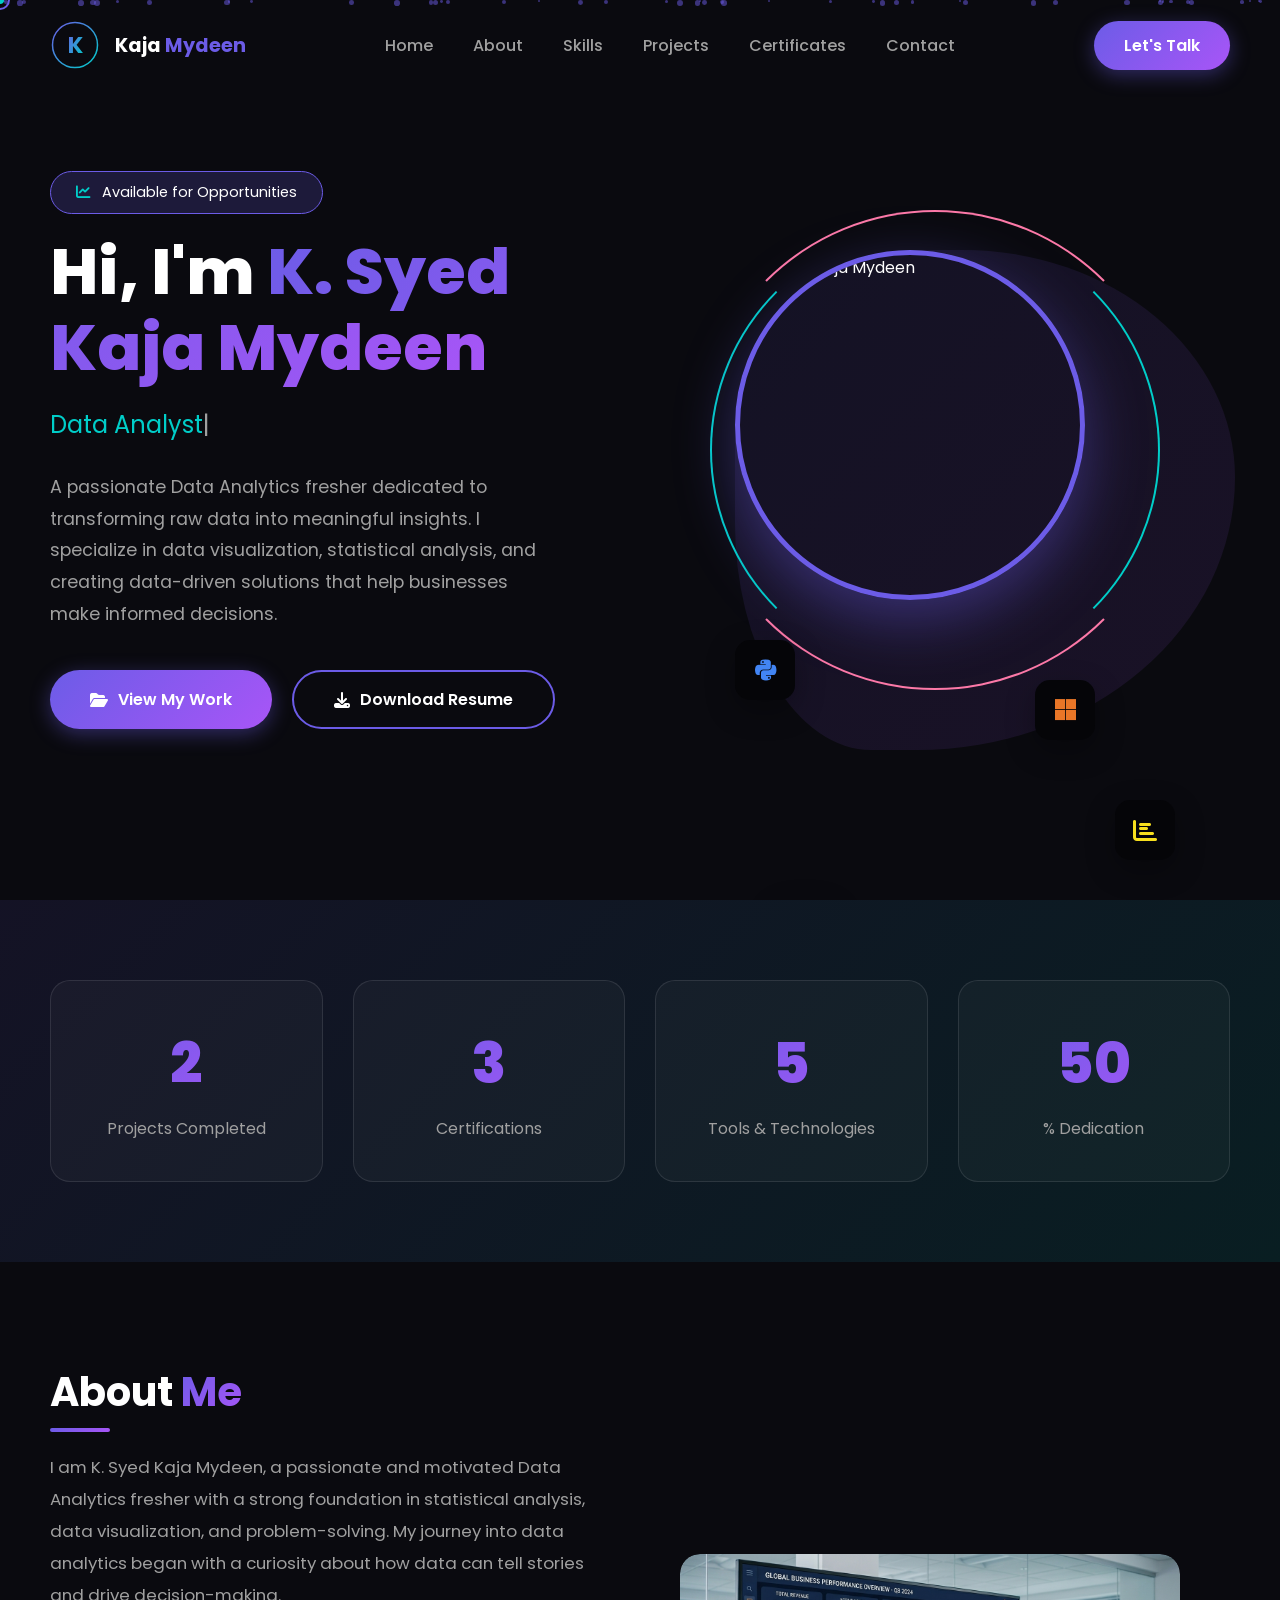
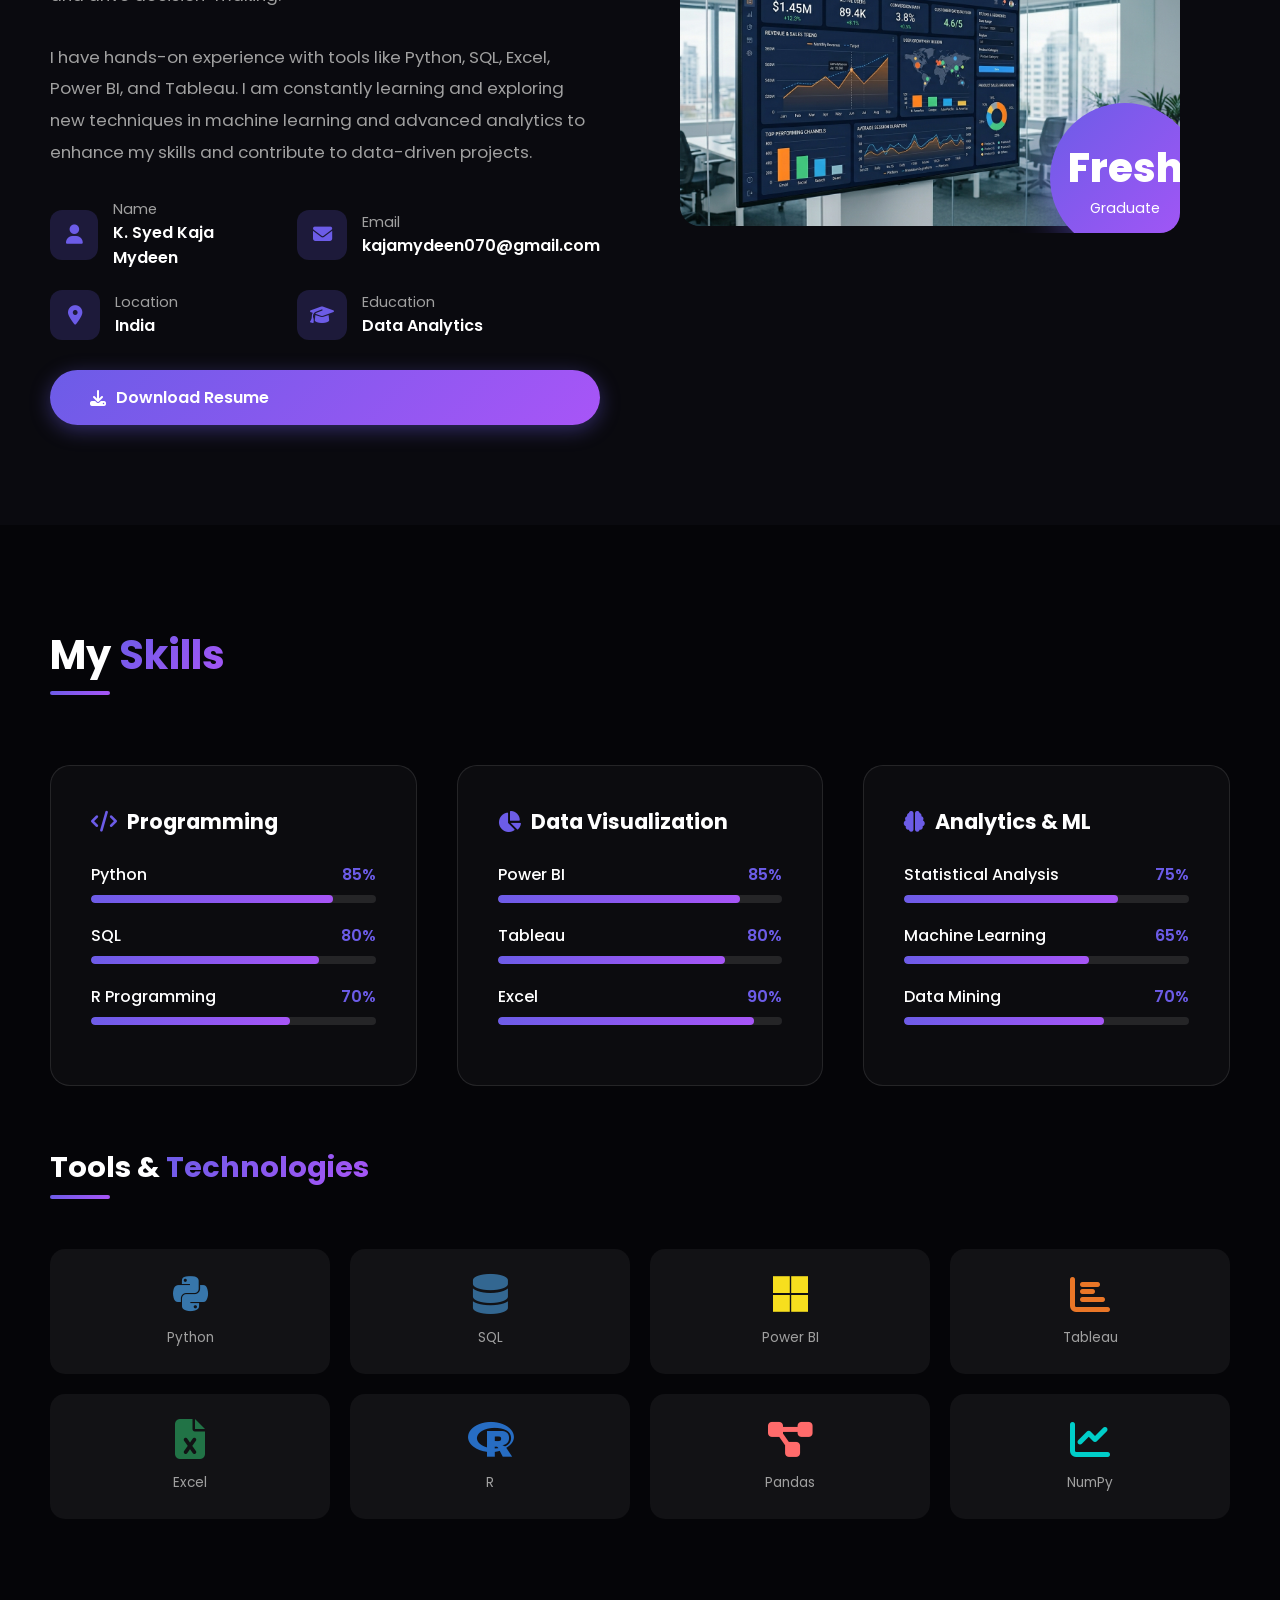
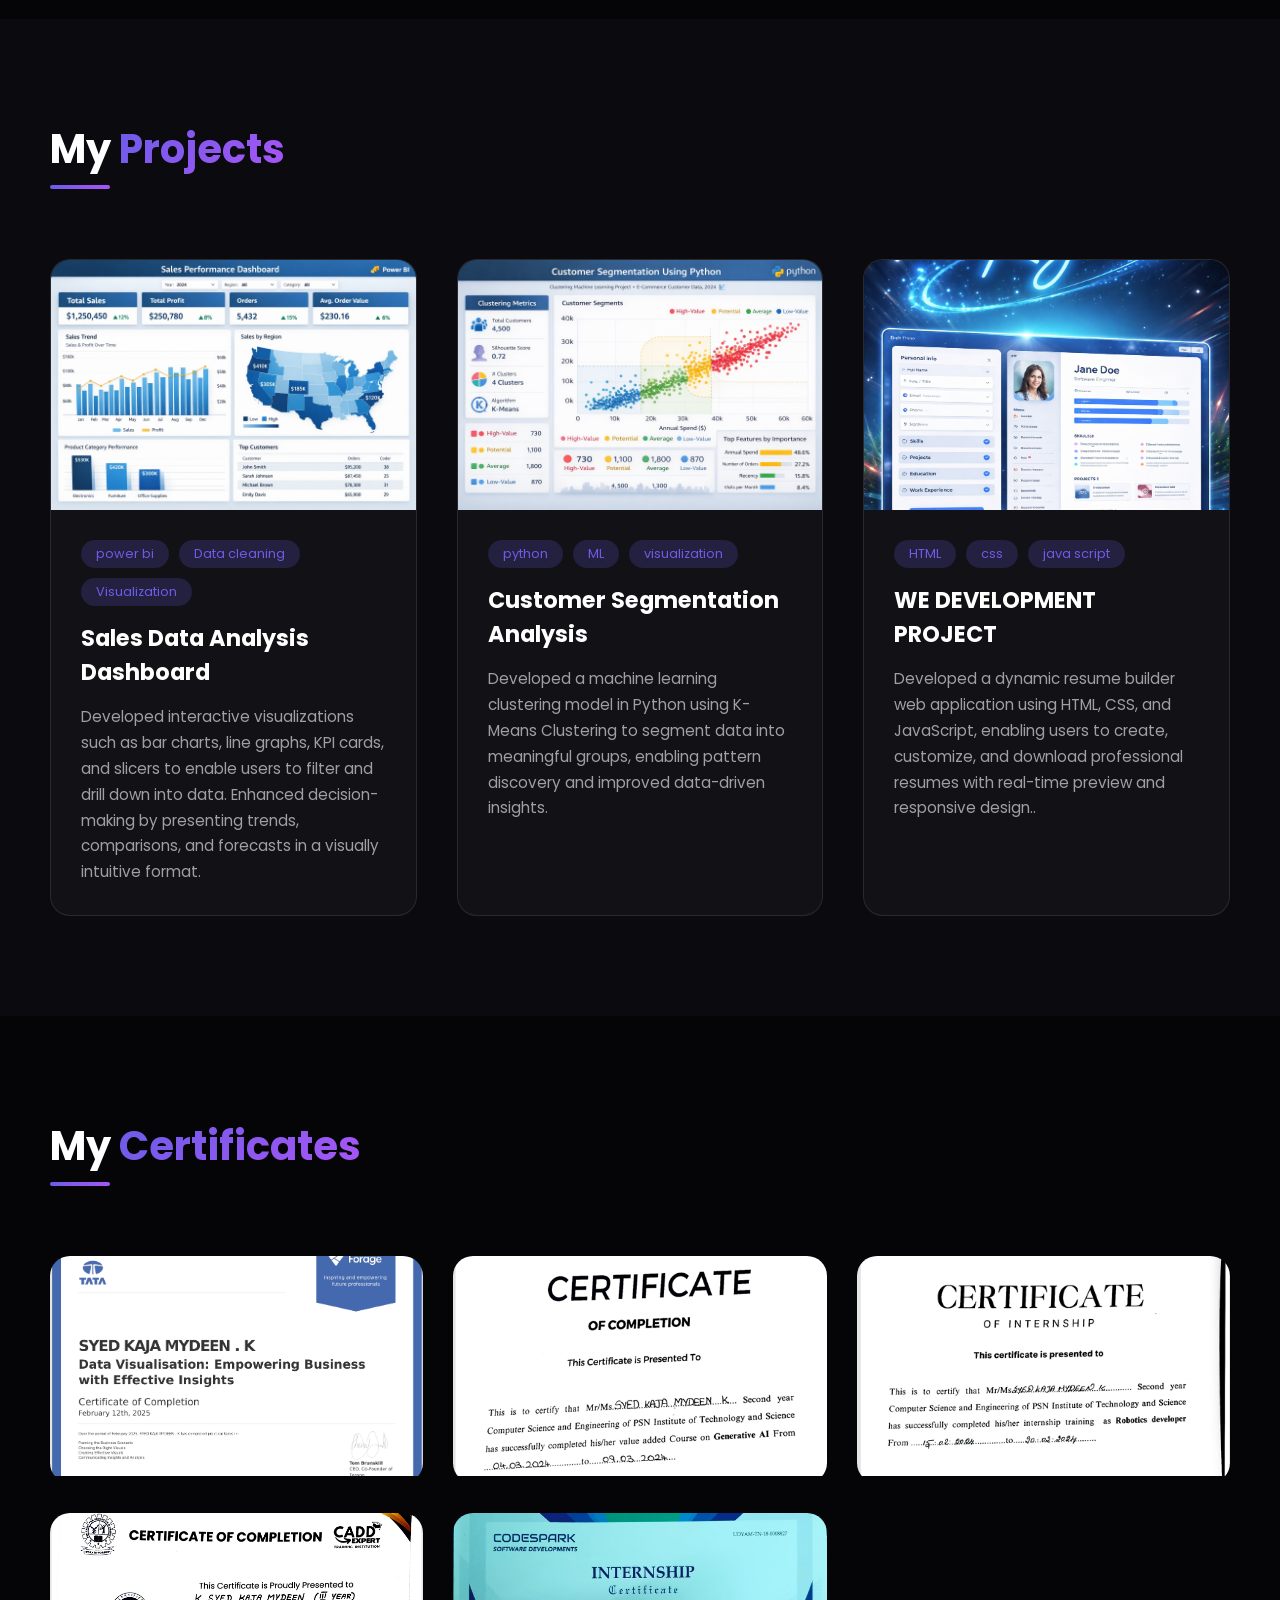
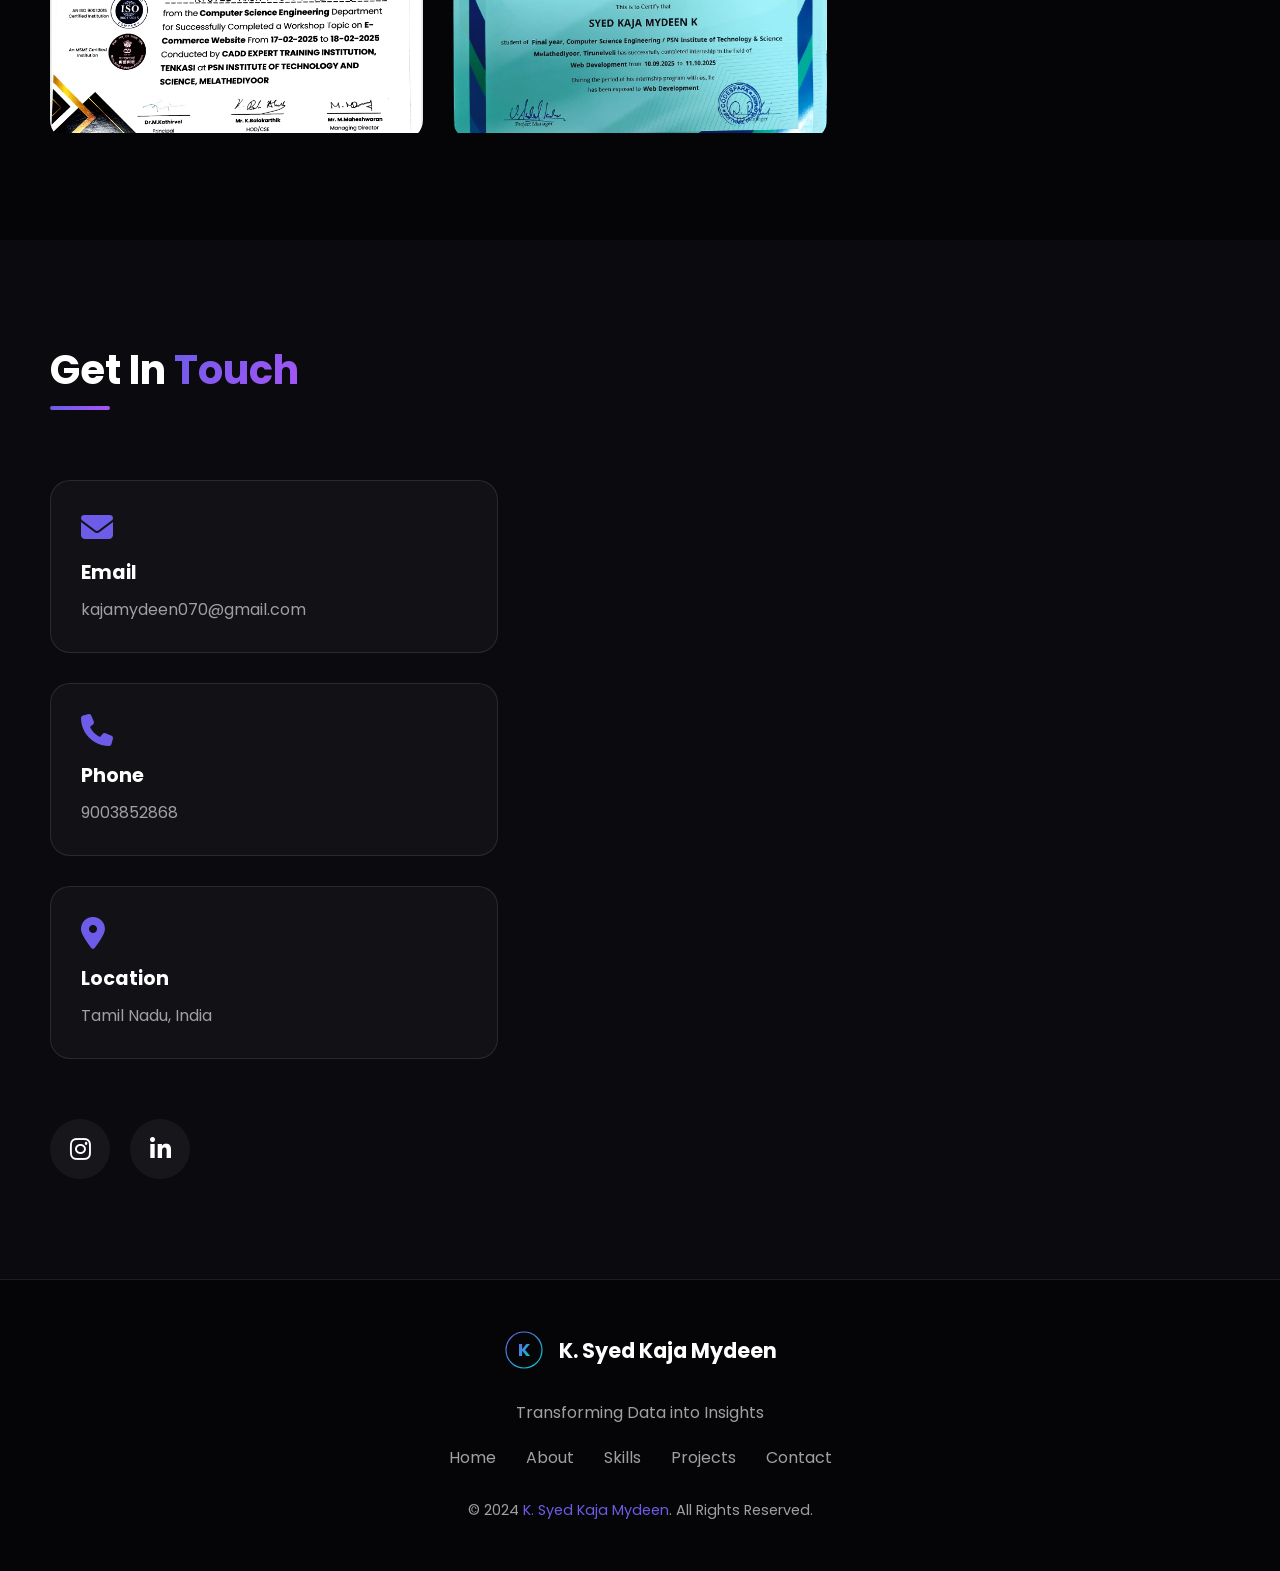
==== index.html @ 3df06435 "Update index.html" ====
<!DOCTYPE html>
<html lang="en">
<head>
    <meta charset="UTF-8">
    <meta name="viewport" content="width=device-width, initial-scale=1.0">
    <title>K. Syed Kaja Mydeen | Data Analyst</title>
    <link href="https://cdnjs.cloudflare.com/ajax/libs/font-awesome/6.4.0/css/all.min.css" rel="stylesheet">
    <link href="https://fonts.googleapis.com/css2?family=Poppins:wght@300;400;500;600;700;800&display=swap" rel="stylesheet">
    <style>
        * {
            margin: 0;
            padding: 0;
            box-sizing: border-box;
        }

        :root {
            --primary: #6c5ce7;
            --secondary: #00cec9;
            --accent: #fd79a8;
            --dark: #0a0a0f;
            --darker: #050508;
            --light: #ffffff;
            --gray: #a0a0a0;
            --gradient-1: linear-gradient(135deg, #6c5ce7, #a855f7);
            --gradient-2: linear-gradient(135deg, #00cec9, #0984e3);
            --gradient-3: linear-gradient(135deg, #fd79a8, #e84393);
        }

        html {
            scroll-behavior: smooth;
        }

        body {
            font-family: 'Poppins', sans-serif;
            background: var(--dark);
            color: var(--light);
            overflow-x: hidden;
            cursor: default;
        }

        /* Custom Scrollbar */
        ::-webkit-scrollbar {
            width: 8px;
        }

        ::-webkit-scrollbar-track {
            background: var(--darker);
        }

        ::-webkit-scrollbar-thumb {
            background: var(--primary);
            border-radius: 10px;
        }

        ::-webkit-scrollbar-thumb:hover {
            background: var(--secondary);
        }

        /* Cursor */
        .cursor {
            width: 20px;
            height: 20px;
            border: 2px solid var(--primary);
            border-radius: 50%;
            position: fixed;
            pointer-events: none;
            z-index: 10000;
            transition: all 0.1s ease;
            transform: translate(-50%, -50%);
        }

        .cursor-follower {
            width: 8px;
            height: 8px;
            background: var(--secondary);
            border-radius: 50%;
            position: fixed;
            pointer-events: none;
            z-index: 10000;
            transition: all 0.15s ease;
            transform: translate(-50%, -50%);
        }

        /* Loader */
        .loader {
            position: fixed;
            top: 0;
            left: 0;
            width: 100%;
            height: 100%;
            background: var(--darker);
            display: flex;
            justify-content: center;
            align-items: center;
            z-index: 99999;
            transition: opacity 0.5s ease, visibility 0.5s ease;
        }

        .loader.hidden {
            opacity: 0;
            visibility: hidden;
        }

        .loader-content {
            text-align: center;
        }

        .loader-logo {
            width: 100px;
            height: 100px;
            margin-bottom: 20px;
            animation: pulse 1.5s ease-in-out infinite;
        }

        .loader-bar {
            width: 200px;
            height: 4px;
            background: rgba(255,255,255,0.1);
            border-radius: 10px;
            overflow: hidden;
        }

        .loader-progress {
            width: 0%;
            height: 100%;
            background: var(--gradient-1);
            border-radius: 10px;
            animation: loading 2s ease-in-out forwards;
        }

        @keyframes loading {
            0% { width: 0%; }
            100% { width: 100%; }
        }

        @keyframes pulse {
            0%, 100% { transform: scale(1); }
            50% { transform: scale(1.1); }
        }

        /* Navigation */
        nav {
            position: fixed;
            top: 0;
            left: 0;
            width: 100%;
            padding: 20px 50px;
            display: flex;
            justify-content: space-between;
            align-items: center;
            z-index: 1000;
            transition: all 0.3s ease;
            background: transparent;
        }

        nav.scrolled {
            background: rgba(10, 10, 15, 0.95);
            backdrop-filter: blur(20px);
            padding: 15px 50px;
            box-shadow: 0 5px 30px rgba(0,0,0,0.3);
        }

        .logo {
            display: flex;
            align-items: center;
            gap: 15px;
            text-decoration: none;
            color: var(--light);
        }

        .logo-icon {
            width: 50px;
            height: 50px;
            position: relative;
            perspective: 100px;
        }

        .logo-icon svg {
            width: 100%;
            height: 100%;
            transition: transform 0.5s ease;
        }

        .logo:hover .logo-icon svg {
            transform: rotateY(180deg);
        }

        .logo-text {
            font-size: 1.2rem;
            font-weight: 700;
        }

        .logo-text span {
            color: var(--primary);
        }

        .nav-links {
            display: flex;
            gap: 40px;
            list-style: none;
        }

        .nav-links a {
            text-decoration: none;
            color: var(--gray);
            font-weight: 500;
            position: relative;
            transition: color 0.3s ease;
        }

        .nav-links a::after {
            content: '';
            position: absolute;
            bottom: -5px;
            left: 0;
            width: 0;
            height: 2px;
            background: var(--gradient-1);
            transition: width 0.3s ease;
        }

        .nav-links a:hover {
            color: var(--light);
        }

        .nav-links a:hover::after {
            width: 100%;
        }

        .nav-cta {
            padding: 12px 30px;
            background: var(--gradient-1);
            border: none;
            border-radius: 30px;
            color: var(--light);
            font-weight: 600;
            cursor: pointer;
            transition: all 0.3s ease;
            text-decoration: none;
            box-shadow: 0 5px 20px rgba(108, 92, 231, 0.4);
        }

        .nav-cta:hover {
            transform: translateY(-3px);
            box-shadow: 0 10px 30px rgba(108, 92, 231, 0.6);
        }

        .menu-toggle {
            display: none;
            flex-direction: column;
            gap: 6px;
            cursor: pointer;
            z-index: 1001;
        }

        .menu-toggle span {
            width: 30px;
            height: 3px;
            background: var(--light);
            border-radius: 3px;
            transition: all 0.3s ease;
        }

        .menu-toggle.active span:nth-child(1) {
            transform: rotate(45deg) translate(6px, 6px);
        }

        .menu-toggle.active span:nth-child(2) {
            opacity: 0;
        }

        .menu-toggle.active span:nth-child(3) {
            transform: rotate(-45deg) translate(6px, -6px);
        }

        /* Hero Section */
        .hero {
            min-height: 100vh;
            display: flex;
            align-items: center;
            padding: 100px 50px;
            position: relative;
            overflow: hidden;
        }

        .particles {
            position: absolute;
            top: 0;
            left: 0;
            width: 100%;
            height: 100%;
            overflow: hidden;
            z-index: 0;
        }

        .particle {
            position: absolute;
            width: 4px;
            height: 4px;
            background: var(--primary);
            border-radius: 50%;
            opacity: 0.5;
            animation: float 15s infinite;
        }

        @keyframes float {
            0%, 100% {
                transform: translateY(100vh) rotate(0deg);
                opacity: 0;
            }
            10% {
                opacity: 0.5;
            }
            90% {
                opacity: 0.5;
            }
            100% {
                transform: translateY(-100vh) rotate(720deg);
                opacity: 0;
            }
        }

        .hero-content {
            flex: 1;
            z-index: 1;
        }

        .hero-badge {
            display: inline-block;
            padding: 10px 25px;
            background: rgba(108, 92, 231, 0.2);
            border: 1px solid var(--primary);
            border-radius: 30px;
            font-size: 0.9rem;
            margin-bottom: 20px;
            animation: fadeInUp 1s ease;
        }

        .hero-badge i {
            margin-right: 8px;
            color: var(--secondary);
        }

        .hero h1 {
            font-size: 4rem;
            font-weight: 800;
            line-height: 1.2;
            margin-bottom: 20px;
            animation: fadeInUp 1s ease 0.2s backwards;
        }

        .hero h1 span {
            background: var(--gradient-1);
            -webkit-background-clip: text;
            -webkit-text-fill-color: transparent;
            background-clip: text;
        }

        .hero-subtitle {
            font-size: 1.5rem;
            color: var(--gray);
            margin-bottom: 30px;
            animation: fadeInUp 1s ease 0.4s backwards;
        }

        .typed-text {
            color: var(--secondary);
        }

        .hero-description {
            font-size: 1.1rem;
            color: var(--gray);
            max-width: 500px;
            line-height: 1.8;
            margin-bottom: 40px;
            animation: fadeInUp 1s ease 0.6s backwards;
        }

        .hero-buttons {
            display: flex;
            gap: 20px;
            flex-wrap: wrap;
            animation: fadeInUp 1s ease 0.8s backwards;
        }

        .btn-primary {
            padding: 15px 40px;
            background: var(--gradient-1);
            border: none;
            border-radius: 30px;
            color: var(--light);
            font-size: 1rem;
            font-weight: 600;
            cursor: pointer;
            transition: all 0.3s ease;
            text-decoration: none;
            display: flex;
            align-items: center;
            gap: 10px;
            box-shadow: 0 5px 20px rgba(108, 92, 231, 0.4);
        }

        .btn-primary:hover {
            transform: translateY(-5px) scale(1.05);
            box-shadow: 0 15px 40px rgba(108, 92, 231, 0.6);
        }

        .btn-secondary {
            padding: 15px 40px;
            background: transparent;
            border: 2px solid var(--primary);
            border-radius: 30px;
            color: var(--light);
            font-size: 1rem;
            font-weight: 600;
            cursor: pointer;
            transition: all 0.3s ease;
            text-decoration: none;
            display: flex;
            align-items: center;
            gap: 10px;
        }

        .btn-secondary:hover {
            background: var(--primary);
            transform: translateY(-5px);
            box-shadow: 0 10px 30px rgba(108, 92, 231, 0.4);
        }

        .hero-image {
            flex: 1;
            display: flex;
            justify-content: center;
            align-items: center;
            position: relative;
            z-index: 1;
            animation: fadeInRight 1s ease 0.5s backwards;
        }

        .profile-container {
            position: relative;
            width: 400px;
            height: 400px;
        }

        .profile-ring {
            position: absolute;
            top: 50%;
            left: 50%;
            transform: translate(-50%, -50%);
            border-radius: 50%;
            border: 2px solid transparent;
            animation: rotate 10s linear infinite;
        }

        .profile-ring:nth-child(1) {
            width: 420px;
            height: 420px;
            border-top-color: var(--primary);
            border-bottom-color: var(--primary);
        }

        .profile-ring:nth-child(2) {
            width: 450px;
            height: 450px;
            border-left-color: var(--secondary);
            border-right-color: var(--secondary);
            animation-direction: reverse;
            animation-duration: 15s;
        }

        .profile-ring:nth-child(3) {
            width: 480px;
            height: 480px;
            border-top-color: var(--accent);
            border-bottom-color: var(--accent);
            animation-duration: 20s;
        }

        @keyframes rotate {
            from { transform: translate(-50%, -50%) rotate(0deg); }
            to { transform: translate(-50%, -50%) rotate(360deg); }
        }

        .profile-image {
            width: 350px;
            height: 350px;
            border-radius: 50%;
            overflow: hidden;
            position: relative;
            box-shadow: 0 20px 60px rgba(108, 92, 231, 0.4);
            border: 5px solid var(--primary);
        }

        .profile-image img {
            width: 100%;
            height: 100%;
            object-fit: cover;
            transition: transform 0.5s ease;
        }

        .profile-image:hover img {
            transform: scale(1.1);
        }

        .profile-blob {
            position: absolute;
            width: 500px;
            height: 500px;
            background: var(--gradient-1);
            border-radius: 40% 60% 70% 30% / 40% 50% 60% 50%;
            opacity: 0.1;
            z-index: -1;
            animation: blob 10s ease-in-out infinite;
        }

        @keyframes blob {
            0%, 100% {
                border-radius: 40% 60% 70% 30% / 40% 50% 60% 50%;
            }
            25% {
                border-radius: 70% 30% 50% 50% / 30% 30% 70% 70%;
            }
            50% {
                border-radius: 50% 60% 30% 60% / 70% 40% 70% 50%;
            }
            75% {
                border-radius: 60% 40% 60% 40% / 50% 60% 30% 60%;
            }
        }

        .floating-icons {
            position: absolute;
            width: 100%;
            height: 100%;
        }

        .floating-icon {
            position: absolute;
            width: 60px;
            height: 60px;
            background: var(--darker);
            border-radius: 15px;
            display: flex;
            justify-content: center;
            align-items: center;
            font-size: 1.5rem;
            box-shadow: 0 10px 30px rgba(0,0,0,0.3);
            animation: floatIcon 5s ease-in-out infinite;
        }

        .floating-icon:nth-child(1) {
            top: 10%;
            left: 0;
            color: #4285F4;
            animation-delay: 0s;
        }

        .floating-icon:nth-child(2) {
            top: 50%;
            right: -10%;
            color: #F7DF1E;
            animation-delay: 1s;
        }

        .floating-icon:nth-child(3) {
            bottom: 10%;
            left: 10%;
            color: #336791;
            animation-delay: 2s;
        }

        .floating-icon:nth-child(4) {
            top: 20%;
            right: 10%;
            color: #E97627;
            animation-delay: 1.5s;
        }

        @keyframes floatIcon {
            0%, 100% { transform: translateY(0) rotate(0deg); }
            50% { transform: translateY(-20px) rotate(10deg); }
        }

        @keyframes fadeInUp {
            from {
                opacity: 0;
                transform: translateY(50px);
            }
            to {
                opacity: 1;
                transform: translateY(0);
            }
        }

        @keyframes fadeInRight {
            from {
                opacity: 0;
                transform: translateX(100px);
            }
            to {
                opacity: 1;
                transform: translateX(0);
            }
        }

        /* Stats Section */
        .stats {
            display: grid;
            grid-template-columns: repeat(4, 1fr);
            gap: 30px;
            padding: 80px 50px;
            background: linear-gradient(135deg, rgba(108, 92, 231, 0.1), rgba(0, 206, 201, 0.1));
            position: relative;
        }

        .stat-card {
            text-align: center;
            padding: 40px;
            background: rgba(255,255,255,0.03);
            border-radius: 20px;
            border: 1px solid rgba(255,255,255,0.1);
            transition: all 0.3s ease;
            transform-style: preserve-3d;
            perspective: 1000px;
        }

        .stat-card:hover {
            transform: translateY(-10px) rotateX(5deg);
            background: rgba(255,255,255,0.08);
            border-color: var(--primary);
            box-shadow: 0 20px 50px rgba(108, 92, 231, 0.2);
        }

        .stat-number {
            font-size: 3.5rem;
            font-weight: 800;
            background: var(--gradient-1);
            -webkit-background-clip: text;
            -webkit-text-fill-color: transparent;
            background-clip: text;
        }

        .stat-label {
            font-size: 1rem;
            color: var(--gray);
            margin-top: 10px;
        }

        /* About Section */
        .about {
            padding: 100px 50px;
            display: flex;
            align-items: center;
            gap: 80px;
            position: relative;
        }

        .section-title {
            font-size: 2.5rem;
            font-weight: 700;
            margin-bottom: 30px;
            position: relative;
            display: inline-block;
        }

        .section-title::after {
            content: '';
            position: absolute;
            bottom: -10px;
            left: 0;
            width: 60px;
            height: 4px;
            background: var(--gradient-1);
            border-radius: 2px;
        }

        .section-title span {
            background: var(--gradient-1);
            -webkit-background-clip: text;
            -webkit-text-fill-color: transparent;
            background-clip: text;
        }

        .about-content {
            flex: 1;
        }

        .about-text {
            color: var(--gray);
            line-height: 1.9;
            margin-bottom: 30px;
            font-size: 1.05rem;
        }

        .about-info {
            display: grid;
            grid-template-columns: repeat(2, 1fr);
            gap: 20px;
            margin-bottom: 30px;
        }

        .info-item {
            display: flex;
            align-items: center;
            gap: 15px;
        }

        .info-icon {
            width: 50px;
            height: 50px;
            background: rgba(108, 92, 231, 0.2);
            border-radius: 12px;
            display: flex;
            justify-content: center;
            align-items: center;
            color: var(--primary);
            font-size: 1.2rem;
        }

        .info-details h4 {
            font-size: 0.9rem;
            color: var(--gray);
            font-weight: 400;
        }

        .info-details p {
            font-weight: 600;
        }

        .about-image {
            flex: 1;
            position: relative;
        }

        .about-img-container {
            position: relative;
            width: 100%;
            max-width: 500px;
            border-radius: 20px;
            overflow: hidden;
            transform-style: preserve-3d;
            perspective: 1000px;
        }

        .about-img {
            width: 100%;
            border-radius: 20px;
            transition: transform 0.5s ease;
        }

        .about-img-container:hover .about-img {
            transform: scale(1.05) rotateY(5deg);
        }

        .experience-badge {
            position: absolute;
            bottom: -20px;
            right: -20px;
            width: 150px;
            height: 150px;
            background: var(--gradient-1);
            border-radius: 50%;
            display: flex;
            flex-direction: column;
            justify-content: center;
            align-items: center;
            box-shadow: 0 10px 40px rgba(108, 92, 231, 0.5);
            animation: pulse 2s ease-in-out infinite;
        }

        .experience-badge span:first-child {
            font-size: 2.5rem;
            font-weight: 800;
        }

        .experience-badge span:last-child {
            font-size: 0.9rem;
            text-align: center;
        }

        /* Skills Section */
        .skills {
            padding: 100px 50px;
            background: var(--darker);
        }

        .skills-container {
            display: grid;
            grid-template-columns: repeat(auto-fit, minmax(300px, 1fr));
            gap: 40px;
            margin-top: 50px;
        }

        .skill-category {
            background: rgba(255,255,255,0.03);
            padding: 40px;
            border-radius: 20px;
            border: 1px solid rgba(255,255,255,0.1);
            transition: all 0.3s ease;
        }

        .skill-category:hover {
            border-color: var(--primary);
            transform: translateY(-10px);
            box-shadow: 0 20px 50px rgba(108, 92, 231, 0.2);
        }

        .skill-category h3 {
            font-size: 1.3rem;
            margin-bottom: 25px;
            display: flex;
            align-items: center;
            gap: 10px;
        }

        .skill-category h3 i {
            color: var(--primary);
        }

        .skill-item {
            margin-bottom: 20px;
        }

        .skill-info {
            display: flex;
            justify-content: space-between;
            margin-bottom: 8px;
        }

        .skill-name {
            font-weight: 500;
        }

        .skill-percentage {
            color: var(--primary);
            font-weight: 600;
        }

        .skill-bar {
            height: 8px;
            background: rgba(255,255,255,0.1);
            border-radius: 10px;
            overflow: hidden;
        }

        .skill-progress {
            height: 100%;
            background: var(--gradient-1);
            border-radius: 10px;
            width: 0;
            transition: width 1.5s ease;
        }

        .tools-grid {
            display: grid;
            grid-template-columns: repeat(4, 1fr);
            gap: 20px;
        }

        .tool-item {
            text-align: center;
            padding: 25px;
            background: rgba(255,255,255,0.05);
            border-radius: 15px;
            transition: all 0.3s ease;
        }

        .tool-item:hover {
            background: rgba(108, 92, 231, 0.2);
            transform: translateY(-5px) scale(1.05);
        }

        .tool-item i {
            font-size: 2.5rem;
            margin-bottom: 10px;
            display: block;
        }

        .tool-item span {
            font-size: 0.85rem;
            color: var(--gray);
        }

        /* Projects Section */
        .projects {
            padding: 100px 50px;
        }

        .projects-grid {
            display: grid;
            grid-template-columns: repeat(auto-fit, minmax(350px, 1fr));
            gap: 40px;
            margin-top: 50px;
        }

        .project-card {
            background: rgba(255,255,255,0.03);
            border-radius: 20px;
            overflow: hidden;
            border: 1px solid rgba(255,255,255,0.1);
            transition: all 0.5s ease;
            transform-style: preserve-3d;
            perspective: 1000px;
        }

        .project-card:hover {
            transform: translateY(-15px) rotateX(5deg);
            border-color: var(--primary);
            box-shadow: 0 30px 60px rgba(108, 92, 231, 0.3);
        }

        .project-image {
            position: relative;
            height: 250px;
            overflow: hidden;
        }

        .project-image img {
            width: 100%;
            height: 100%;
            object-fit: cover;
            transition: transform 0.5s ease;
        }

        .project-card:hover .project-image img {
            transform: scale(1.1);
        }

        .project-overlay {
            position: absolute;
            top: 0;
            left: 0;
            width: 100%;
            height: 100%;
            background: linear-gradient(to top, rgba(10, 10, 15, 0.95), transparent);
            display: flex;
            align-items: flex-end;
            padding: 30px;
            opacity: 0;
            transition: opacity 0.3s ease;
        }

        .project-card:hover .project-overlay {
            opacity: 1;
        }

        .project-links {
            display: flex;
            gap: 15px;
        }

        .project-link {
            width: 50px;
            height: 50px;
            background: var(--primary);
            border-radius: 50%;
            display: flex;
            justify-content: center;
            align-items: center;
            color: var(--light);
            text-decoration: none;
            transition: all 0.3s ease;
        }

        .project-link:hover {
            background: var(--secondary);
            transform: scale(1.1);
        }

        .project-content {
            padding: 30px;
        }

        .project-tags {
            display: flex;
            flex-wrap: wrap;
            gap: 10px;
            margin-bottom: 15px;
        }

        .project-tag {
            padding: 5px 15px;
            background: rgba(108, 92, 231, 0.2);
            border-radius: 20px;
            font-size: 0.8rem;
            color: var(--primary);
        }

        .project-title {
            font-size: 1.4rem;
            font-weight: 700;
            margin-bottom: 15px;
        }

        .project-description {
            color: var(--gray);
            line-height: 1.7;
            font-size: 0.95rem;
        }

        /* Certificates Section */
        .certificates {
            padding: 100px 50px;
            background: var(--darker);
        }

        .certificates-grid {
            display: grid;
            grid-template-columns: repeat(auto-fit, minmax(300px, 1fr));
            gap: 30px;
            margin-top: 50px;
        }

        .certificate-card {
            position: relative;
            border-radius: 20px;
            overflow: hidden;
            cursor: pointer;
            transition: all 0.5s ease;
            transform-style: preserve-3d;
            perspective: 1000px;
        }

        .certificate-card:hover {
            transform: translateY(-10px) scale(1.02);
            box-shadow: 0 30px 60px rgba(108, 92, 231, 0.4);
        }

        .certificate-image {
            width: 100%;
            height: 220px;
            object-fit: cover;
            transition: transform 0.5s ease;
        }

        .certificate-card:hover .certificate-image {
            transform: scale(1.1);
        }

        .certificate-overlay {
            position: absolute;
            top: 0;
            left: 0;
            width: 100%;
            height: 100%;
            background: linear-gradient(to top, rgba(10, 10, 15, 0.95), rgba(10, 10, 15, 0.5));
            display: flex;
            flex-direction: column;
            justify-content: flex-end;
            padding: 25px;
            opacity: 0;
            transition: opacity 0.3s ease;
        }

        .certificate-card:hover .certificate-overlay {
            opacity: 1;
        }

        .certificate-title {
            font-size: 1.1rem;
            font-weight: 600;
            margin-bottom: 8px;
        }

        .certificate-issuer {
            color: var(--primary);
            font-size: 0.9rem;
        }

        .certificate-view {
            position: absolute;
            top: 50%;
            left: 50%;
            transform: translate(-50%, -50%) scale(0);
            width: 60px;
            height: 60px;
            background: var(--gradient-1);
            border-radius: 50%;
            display: flex;
            justify-content: center;
            align-items: center;
            font-size: 1.5rem;
            transition: transform 0.3s ease;
        }

        .certificate-card:hover .certificate-view {
            transform: translate(-50%, -50%) scale(1);
        }

        /* Certificate Modal */
        .modal {
            position: fixed;
            top: 0;
            left: 0;
            width: 100%;
            height: 100%;
            background: rgba(0, 0, 0, 0.9);
            display: none;
            justify-content: center;
            align-items: center;
            z-index: 10000;
            padding: 20px;
        }

        .modal.active {
            display: flex;
        }

        .modal-content {
            max-width: 90%;
            max-height: 90%;
            position: relative;
            animation: zoomIn 0.3s ease;
        }

        @keyframes zoomIn {
            from {
                transform: scale(0.5);
                opacity: 0;
            }
            to {
                transform: scale(1);
                opacity: 1;
            }
        }

        .modal-content img {
            max-width: 100%;
            max-height: 85vh;
            border-radius: 10px;
            box-shadow: 0 20px 60px rgba(0, 0, 0, 0.5);
        }

        .modal-close {
            position: absolute;
            top: -50px;
            right: 0;
            width: 40px;
            height: 40px;
            background: var(--primary);
            border: none;
            border-radius: 50%;
            color: var(--light);
            font-size: 1.5rem;
            cursor: pointer;
            display: flex;
            justify-content: center;
            align-items: center;
            transition: all 0.3s ease;
        }

        .modal-close:hover {
            background: var(--secondary);
            transform: rotate(90deg);
        }

        /* Contact Section */
        .contact {
            padding: 100px 50px;
            position: relative;
        }

        .contact-container {
            display: grid;
            grid-template-columns: 1fr 1.5fr;
            gap: 60px;
            margin-top: 50px;
        }

        .contact-info {
            display: flex;
            flex-direction: column;
            gap: 30px;
        }

        .contact-card {
            padding: 30px;
            background: rgba(255,255,255,0.03);
            border-radius: 20px;
            border: 1px solid rgba(255,255,255,0.1);
            transition: all 0.3s ease;
        }

        .contact-card:hover {
            border-color: var(--primary);
            transform: translateX(10px);
            box-shadow: 0 10px 30px rgba(108, 92, 231, 0.2);
        }

        .contact-card i {
            font-size: 2rem;
            color: var(--primary);
            margin-bottom: 15px;
        }

        .contact-card h4 {
            font-size: 1.2rem;
            margin-bottom: 10px;
        }

        .contact-card p {
            color: var(--gray);
        }

        .contact-card a {
            color: var(--gray);
            text-decoration: none;
            transition: color 0.3s ease;
        }

        .contact-card a:hover {
            color: var(--primary);
        }

        .social-links {
            display: flex;
            gap: 20px;
            margin-top: 30px;
        }

        .social-link {
            width: 60px;
            height: 60px;
            background: rgba(255,255,255,0.05);
            border-radius: 50%;
            display: flex;
            justify-content: center;
            align-items: center;
            font-size: 1.5rem;
            color: var(--light);
            text-decoration: none;
            transition: all 0.3s ease;
            position: relative;
            overflow: hidden;
        }

        .social-link::before {
            content: '';
            position: absolute;
            width: 100%;
            height: 100%;
            background: var(--gradient-1);
            border-radius: 50%;
            transform: scale(0);
            transition: transform 0.3s ease;
            z-index: -1;
        }

        .social-link:hover::before {
            transform: scale(1);
        }

        .social-link:hover {
            transform: translateY(-10px) scale(1.1);
            box-shadow: 0 15px 30px rgba(108, 92, 231, 0.4);
        }

        .social-link.instagram:hover {
            background: linear-gradient(45deg, #f09433, #e6683c, #dc2743, #cc2366, #bc1888);
        }

        .social-link.linkedin:hover {
            background: #0077b5;
        }

        .contact-form {
            background: rgba(255,255,255,0.03);
            padding: 50px;
            border-radius: 20px;
            border: 1px solid rgba(255,255,255,0.1);
        }

        .form-group {
            margin-bottom: 25px;
            position: relative;
        }

        .form-group input,
        .form-group textarea {
            width: 100%;
            padding: 18px 25px;
            background: rgba(255,255,255,0.05);
            border: 2px solid rgba(255,255,255,0.1);
            border-radius: 15px;
            color: var(--light);
            font-size: 1rem;
            font-family: inherit;
            transition: all 0.3s ease;
        }

        .form-group input:focus,
        .form-group textarea:focus {
            outline: none;
            border-color: var(--primary);
            background: rgba(108, 92, 231, 0.1);
        }

        .form-group textarea {
            resize: vertical;
            min-height: 150px;
        }

        .form-group label {
            position: absolute;
            top: 50%;
            left: 25px;
            transform: translateY(-50%);
            color: var(--gray);
            pointer-events: none;
            transition: all 0.3s ease;
        }

        .form-group textarea + label {
            top: 25px;
            transform: none;
        }

        .form-group input:focus + label,
        .form-group input:valid + label,
        .form-group textarea:focus + label,
        .form-group textarea:valid + label {
            top: 0;
            left: 15px;
            font-size: 0.8rem;
            background: var(--dark);
            padding: 0 10px;
            color: var(--primary);
        }

        .form-submit {
            width: 100%;
            padding: 18px;
            background: var(--gradient-1);
            border: none;
            border-radius: 15px;
            color: var(--light);
            font-size: 1.1rem;
            font-weight: 600;
            cursor: pointer;
            transition: all 0.3s ease;
            display: flex;
            justify-content: center;
            align-items: center;
            gap: 10px;
        }

        .form-submit:hover {
            transform: translateY(-5px);
            box-shadow: 0 15px 40px rgba(108, 92, 231, 0.5);
        }

        /* Footer */
        footer {
            padding: 50px;
            background: var(--darker);
            text-align: center;
            border-top: 1px solid rgba(255,255,255,0.1);
        }

        .footer-logo {
            display: flex;
            justify-content: center;
            align-items: center;
            gap: 15px;
            margin-bottom: 30px;
        }

        .footer-logo svg {
            width: 40px;
            height: 40px;
        }

        .footer-logo span {
            font-size: 1.3rem;
            font-weight: 700;
        }

        .footer-text {
            color: var(--gray);
            margin-bottom: 20px;
        }

        .footer-links {
            display: flex;
            justify-content: center;
            gap: 30px;
            margin-bottom: 30px;
        }

        .footer-links a {
            color: var(--gray);
            text-decoration: none;
            transition: color 0.3s ease;
        }

        .footer-links a:hover {
            color: var(--primary);
        }

        .copyright {
            color: var(--gray);
            font-size: 0.9rem;
        }

        .copyright span {
            color: var(--primary);
        }

        /* Back to Top */
        .back-to-top {
            position: fixed;
            bottom: 30px;
            right: 30px;
            width: 50px;
            height: 50px;
            background: var(--gradient-1);
            border-radius: 50%;
            display: flex;
            justify-content: center;
            align-items: center;
            color: var(--light);
            font-size: 1.2rem;
            cursor: pointer;
            opacity: 0;
            visibility: hidden;
            transition: all 0.3s ease;
            z-index: 1000;
            box-shadow: 0 5px 20px rgba(108, 92, 231, 0.5);
        }

        .back-to-top.visible {
            opacity: 1;
            visibility: visible;
        }

        .back-to-top:hover {
            transform: translateY(-5px) scale(1.1);
        }

        /* Animations */
        .reveal {
            opacity: 0;
            transform: translateY(50px);
            transition: all 0.8s ease;
        }

        .reveal.active {
            opacity: 1;
            transform: translateY(0);
        }

        /* Responsive */
        @media (max-width: 1200px) {
            .hero h1 {
                font-size: 3rem;
            }

            .profile-container {
                width: 350px;
                height: 350px;
            }

            .profile-image {
                width: 300px;
                height: 300px;
            }
        }

        @media (max-width: 992px) {
            nav {
                padding: 20px 30px;
            }

            .nav-links {
                position: fixed;
                top: 0;
                right: -100%;
                width: 70%;
                max-width: 400px;
                height: 100vh;
                background: var(--darker);
                flex-direction: column;
                justify-content: center;
                align-items: center;
                transition: right 0.5s ease;
                z-index: 999;
            }

            .nav-links.active {
                right: 0;
            }

            .menu-toggle {
                display: flex;
            }

            .nav-cta {
                display: none;
            }

            .hero {
                flex-direction: column;
                padding: 120px 30px 80px;
                text-align: center;
            }

            .hero-content {
                order: 2;
            }

            .hero-image {
                order: 1;
                margin-bottom: 50px;
            }

            .hero-description {
                margin: 0 auto 40px;
            }

            .hero-buttons {
                justify-content: center;
            }

            .stats {
                grid-template-columns: repeat(2, 1fr);
                padding: 60px 30px;
            }

            .about {
                flex-direction: column;
                padding: 80px 30px;
            }

            .about-image {
                order: -1;
            }

            .contact-container {
                grid-template-columns: 1fr;
            }

            .tools-grid {
                grid-template-columns: repeat(3, 1fr);
            }
        }

        @media (max-width: 768px) {
            .hero h1 {
                font-size: 2.5rem;
            }

            .hero-subtitle {
                font-size: 1.2rem;
            }

            .profile-container {
                width: 280px;
                height: 280px;
            }

            .profile-image {
                width: 230px;
                height: 230px;
            }

            .profile-ring:nth-child(1) { width: 300px; height: 300px; }
            .profile-ring:nth-child(2) { width: 330px; height: 330px; }
            .profile-ring:nth-child(3) { width: 360px; height: 360px; }

            .floating-icon {
                width: 45px;
                height: 45px;
                font-size: 1.2rem;
            }

            .section-title {
                font-size: 2rem;
            }

            .about-info {
                grid-template-columns: 1fr;
            }

            .stat-number {
                font-size: 2.5rem;
            }

            .certificates-grid {
                grid-template-columns: 1fr;
            }

            .contact-form {
                padding: 30px;
            }

            .tools-grid {
                grid-template-columns: repeat(2, 1fr);
            }
        }

        @media (max-width: 480px) {
            .hero {
                padding: 100px 20px 60px;
            }

            .hero h1 {
                font-size: 2rem;
            }

            .hero-buttons {
                flex-direction: column;
            }

            .btn-primary,
            .btn-secondary {
                width: 100%;
                justify-content: center;
            }

            .stats {
                grid-template-columns: 1fr;
            }

            .profile-container {
                width: 220px;
                height: 220px;
            }

            .profile-image {
                width: 180px;
                height: 180px;
            }

            .profile-ring:nth-child(1) { width: 240px; height: 240px; }
            .profile-ring:nth-child(2) { width: 270px; height: 270px; }
            .profile-ring:nth-child(3) { width: 300px; height: 300px; }

            .projects-grid {
                grid-template-columns: 1fr;
            }

            .experience-badge {
                width: 100px;
                height: 100px;
            }

            .experience-badge span:first-child {
                font-size: 1.8rem;
            }

            .experience-badge span:last-child {
                font-size: 0.7rem;
            }
        }

        /* 3D Card Effect */
        .tilt-card {
            transform-style: preserve-3d;
            transform: perspective(1000px);
        }

        .tilt-card:hover {
            transform: perspective(1000px) rotateY(10deg) rotateX(10deg);
        }

        /* Glowing Effect */
        .glow {
            animation: glow 2s ease-in-out infinite alternate;
        }

        @keyframes glow {
            from {
                box-shadow: 0 0 20px rgba(108, 92, 231, 0.5);
            }
            to {
                box-shadow: 0 0 40px rgba(108, 92, 231, 0.8), 0 0 60px rgba(108, 92, 231, 0.5);
            }
        }
        
    </style>
</head>
<body>
    <!-- Loader -->
    <div class="loader">
        <div class="loader-content">
            <svg class="loader-logo" viewBox="0 0 100 100">
                <defs>
                    <linearGradient id="loaderGrad" x1="0%" y1="0%" x2="100%" y2="100%">
                        <stop offset="0%" style="stop-color:#6c5ce7"/>
                        <stop offset="100%" style="stop-color:#00cec9"/>
                    </linearGradient>
                </defs>
                <circle cx="50" cy="50" r="45" fill="none" stroke="url(#loaderGrad)" stroke-width="3"/>
                <text x="50" y="65" text-anchor="middle" fill="url(#loaderGrad)" font-size="45" font-weight="bold" font-family="Poppins">K</text>
            </svg>
            <div class="loader-bar">
                <div class="loader-progress"></div>
            </div>
        </div>
    </div>

    <!-- Custom Cursor -->
    <div class="cursor"></div>
    <div class="cursor-follower"></div>

    <!-- Navigation -->
    <nav>
        <a href="#home" class="logo">
            <div class="logo-icon">
                <svg viewBox="0 0 100 100">
                    <defs>
                        <linearGradient id="logoGrad" x1="0%" y1="0%" x2="100%" y2="100%">
                            <stop offset="0%" style="stop-color:#6c5ce7"/>
                            <stop offset="100%" style="stop-color:#00cec9"/>
                        </linearGradient>
                    </defs>
                    <circle cx="50" cy="50" r="45" fill="none" stroke="url(#logoGrad)" stroke-width="3"/>
                    <text x="50" y="65" text-anchor="middle" fill="url(#logoGrad)" font-size="45" font-weight="bold" font-family="Poppins">K</text>
                </svg>
            </div>
            <span class="logo-text">Kaja <span>Mydeen</span></span>
        </a>
        
        <ul class="nav-links">
            <li><a href="#home">Home</a></li>
            <li><a href="#about">About</a></li>
            <li><a href="#skills">Skills</a></li>
            <li><a href="#projects">Projects</a></li>
            <li><a href="#certificates">Certificates</a></li>
            <li><a href="#contact">Contact</a></li>
        </ul>
        
        <a href="#contact" class="nav-cta">Let's Talk</a>
        
        <div class="menu-toggle">
            <span></span>
            <span></span>
            <span></span>
        </div>
    </nav>

    <!-- Hero Section -->
    <section class="hero" id="home">
        <div class="particles" id="particles"></div>
        
        <div class="hero-content">
            <div class="hero-badge">
                <i class="fas fa-chart-line"></i>
                Available for Opportunities
            </div>
            <h1>Hi, I'm <span>K. Syed Kaja Mydeen</span></h1>
            <p class="hero-subtitle">
                <span class="typed-text" id="typed"></span><span class="cursor-blink">|</span>
            </p>
            <p class="hero-description">
                A passionate Data Analytics fresher dedicated to transforming raw data into meaningful insights. 
                I specialize in data visualization, statistical analysis, and creating data-driven solutions 
                that help businesses make informed decisions.
            </p>
            <div class="hero-buttons">
                <a href="#projects" class="btn-primary">
                    <i class="fas fa-folder-open"></i>
                    View My Work
                </a>
                <a href="My Resume-1 (1).pdf" download class="btn-secondary">
                    <i class="fas fa-download"></i>
                    Download Resume
                </a>
            </div>
        </div>
        
        <div class="hero-image">
            <div class="profile-container">
                <div class="profile-blob"></div>
                <div class="profile-ring"></div>
                <div class="profile-ring"></div>
                <div class="profile-ring"></div>
                <div class="profile-image glow">
                    <!-- Replace with your image -->
                    <img src="profile.1.jpeg" alt="K. Syed Kaja Mydeen">
                </div>
                <div class="floating-icons">
                    <div class="floating-icon"><i class="fab fa-python"></i></div>
                    <div class="floating-icon"><i class="fas fa-chart-bar"></i></div>
                    <div class="floating-icon"><i class="fas fa-database"></i></div>
                    <div class="floating-icon"><i class="fab fa-microsoft"></i></div>
                </div>
            </div>
        </div>
    </section>

    <!-- Stats Section -->
    <section class="stats">
        <div class="stat-card reveal">
            <div class="stat-number" data-target="3">0</div>
            <div class="stat-label">Projects Completed</div>
        </div>
        <div class="stat-card reveal">
            <div class="stat-number" data-target="5">0</div>
            <div class="stat-label">Certifications</div>
        </div>
        <div class="stat-card reveal">
            <div class="stat-number" data-target="10">0</div>
            <div class="stat-label">Tools & Technologies</div>
        </div>
        <div class="stat-card reveal">
            <div class="stat-number" data-target="100">0</div>
            <div class="stat-label">% Dedication</div>
        </div>
    </section>

    <!-- About Section -->
    <section class="about" id="about">
        <div class="about-content reveal">
            <h2 class="section-title">About <span>Me</span></h2>
            <p class="about-text">
                I am K. Syed Kaja Mydeen, a passionate and motivated Data Analytics fresher with a strong foundation 
                in statistical analysis, data visualization, and problem-solving. My journey into data analytics began 
                with a curiosity about how data can tell stories and drive decision-making.
            </p>
            <p class="about-text">
                I have hands-on experience with tools like Python, SQL, Excel, Power BI, and Tableau. I am constantly 
                learning and exploring new techniques in machine learning and advanced analytics to enhance my skills 
                and contribute to data-driven projects.
            </p>
            <div class="about-info">
                <div class="info-item">
                    <div class="info-icon"><i class="fas fa-user"></i></div>
                    <div class="info-details">
                        <h4>Name</h4>
                        <p>K. Syed Kaja Mydeen</p>
                    </div>
                </div>
                <div class="info-item">
                    <div class="info-icon"><i class="fas fa-envelope"></i></div>
                    <div class="info-details">
                        <h4>Email</h4>
                        <p>kajamydeen070@gmail.com</p>
                    </div>
                </div>
                <div class="info-item">
                    <div class="info-icon"><i class="fas fa-map-marker-alt"></i></div>
                    <div class="info-details">
                        <h4>Location</h4>
                        <p>India</p>
                    </div>
                </div>
                <div class="info-item">
                    <div class="info-icon"><i class="fas fa-graduation-cap"></i></div>
                    <div class="info-details">
                        <h4>Education</h4>
                        <p>Data Analytics</p>
                    </div>
                </div>
            </div>
            <a href="resume.pdf" download class="btn-primary">
                <i class="fas fa-download"></i>
                Download Resume
            </a>
        </div>
        <div class="about-image reveal">
            <div class="about-img-container">
                <img src="img.2.png" alt="Data Analytics" class="about-img">
                <div class="experience-badge">
                    <span>Fresh</span>
                    <span>Graduate</span>
                </div>
            </div>
        </div>
    </section>

    <!-- Skills Section -->
    <section class="skills" id="skills">
        <div class="container">
            <h2 class="section-title reveal">My <span>Skills</span></h2>
            
            <div class="skills-container">
                <div class="skill-category reveal">
                    <h3><i class="fas fa-code"></i> Programming</h3>
                    <div class="skill-item">
                        <div class="skill-info">
                            <span class="skill-name">Python</span>
                            <span class="skill-percentage">85%</span>
                        </div>
                        <div class="skill-bar">
                            <div class="skill-progress" data-progress="85"></div>
                        </div>
                    </div>
                    <div class="skill-item">
                        <div class="skill-info">
                            <span class="skill-name">SQL</span>
                            <span class="skill-percentage">80%</span>
                        </div>
                        <div class="skill-bar">
                            <div class="skill-progress" data-progress="80"></div>
                        </div>
                    </div>
                    <div class="skill-item">
                        <div class="skill-info">
                            <span class="skill-name">R Programming</span>
                            <span class="skill-percentage">70%</span>
                        </div>
                        <div class="skill-bar">
                            <div class="skill-progress" data-progress="70"></div>
                        </div>
                    </div>
                </div>

                <div class="skill-category reveal">
                    <h3><i class="fas fa-chart-pie"></i> Data Visualization</h3>
                    <div class="skill-item">
                        <div class="skill-info">
                            <span class="skill-name">Power BI</span>
                            <span class="skill-percentage">85%</span>
                        </div>
                        <div class="skill-bar">
                            <div class="skill-progress" data-progress="85"></div>
                        </div>
                    </div>
                    <div class="skill-item">
                        <div class="skill-info">
                            <span class="skill-name">Tableau</span>
                            <span class="skill-percentage">80%</span>
                        </div>
                        <div class="skill-bar">
                            <div class="skill-progress" data-progress="80"></div>
                        </div>
                    </div>
                    <div class="skill-item">
                        <div class="skill-info">
                            <span class="skill-name">Excel</span>
                            <span class="skill-percentage">90%</span>
                        </div>
                        <div class="skill-bar">
                            <div class="skill-progress" data-progress="90"></div>
                        </div>
                    </div>
                </div>

                <div class="skill-category reveal">
                    <h3><i class="fas fa-brain"></i> Analytics & ML</h3>
                    <div class="skill-item">
                        <div class="skill-info">
                            <span class="skill-name">Statistical Analysis</span>
                            <span class="skill-percentage">75%</span>
                        </div>
                        <div class="skill-bar">
                            <div class="skill-progress" data-progress="75"></div>
                        </div>
                    </div>
                    <div class="skill-item">
                        <div class="skill-info">
                            <span class="skill-name">Machine Learning</span>
                            <span class="skill-percentage">65%</span>
                        </div>
                        <div class="skill-bar">
                            <div class="skill-progress" data-progress="65"></div>
                        </div>
                    </div>
                    <div class="skill-item">
                        <div class="skill-info">
                            <span class="skill-name">Data Mining</span>
                            <span class="skill-percentage">70%</span>
                        </div>
                        <div class="skill-bar">
                            <div class="skill-progress" data-progress="70"></div>
                        </div>
                    </div>
                </div>
            </div>

            <h3 class="section-title reveal" style="margin-top: 60px; font-size: 1.8rem;">Tools & <span>Technologies</span></h3>
            <div class="tools-grid reveal" style="margin-top: 30px;">
                <div class="tool-item">
                    <i class="fab fa-python" style="color: #3776ab;"></i>
                    <span>Python</span>
                </div>
                <div class="tool-item">
                    <i class="fas fa-database" style="color: #336791;"></i>
                    <span>SQL</span>
                </div>
                <div class="tool-item">
                    <i class="fab fa-microsoft" style="color: #f7df1e;"></i>
                    <span>Power BI</span>
                </div>
                <div class="tool-item">
                    <i class="fas fa-chart-bar" style="color: #e97627;"></i>
                    <span>Tableau</span>
                </div>
                <div class="tool-item">
                    <i class="fas fa-file-excel" style="color: #217346;"></i>
                    <span>Excel</span>
                </div>
                <div class="tool-item">
                    <i class="fab fa-r-project" style="color: #276DC3;"></i>
                    <span>R</span>
                </div>
                <div class="tool-item">
                    <i class="fas fa-project-diagram" style="color: #ff6b6b;"></i>
                    <span>Pandas</span>
                </div>
                <div class="tool-item">
                    <i class="fas fa-chart-line" style="color: #00cec9;"></i>
                    <span>NumPy</span>
                </div>
            </div>
        </div>
    </section>

    <!-- Projects Section -->
    <section class="projects" id="projects">
        <h2 class="section-title reveal">My <span>Projects</span></h2>
        
        <div class="projects-grid">
            <div class="project-card reveal">
                <div class="project-image">
                    <img src="Sales performance dashboard overview.png" alt="Project 1">
                    <div class="project-overlay">
                        <div class="project-links">
                            <a href="https://powerbi-blond.vercel.app/" class="project-link"><i class="fas fa-external-link-alt"></i></a>
                           
                        </div>
                    </div>
                </div>
                <div class="project-content">
                    <div class="project-tags">
                        <span class="project-tag">power bi</span>
                        <span class="project-tag">Data cleaning</span>
                        <span class="project-tag">Visualization</span>
                    </div>
                    <h3 class="project-title">Sales Data Analysis Dashboard</h3>
                    <p class="project-description">
                      Developed interactive visualizations such as bar charts, line graphs, KPI cards, and slicers to enable users to filter and drill down into data.
                       Enhanced decision-making by presenting trends, comparisons, and forecasts in a visually intuitive format.
                    </p>
                </div>
            </div>

            <div class="project-card reveal">
                <div class="project-image">
                    <img src="ChatGPT Image Feb 19, 2026, 10_27_23 AM.png" alt="Project 2">
                    <div class="project-overlay">
                        <div class="project-links">
                            <a href="https://python-lime-phi.vercel.app/" class="project-link"><i class="fas fa-external-link-alt"></i></a>
                        </div>
                    </div>
                </div>
                <div class="project-content">
                    <div class="project-tags">
                        <span class="project-tag">python</span>
                        <span class="project-tag">ML</span>
                        <span class="project-tag">visualization</span>
                    </div>
                    <h3 class="project-title">Customer Segmentation Analysis</h3>
                    <p class="project-description">
                        Developed a machine learning clustering model in Python using K-Means Clustering to segment data into meaningful groups, enabling pattern discovery and improved data-driven insights.
                      
                    </p>
                </div>
            </div>

            <div class="project-card reveal">
                <div class="project-image">
                    <img src="ChatGPT Image Feb 23, 2026, 02_40_45 PM.png" alt="Project 3">
                    <div class="project-overlay">
                        <div class="project-links">
                            <a href="https://resume-maker-three-cyan.vercel.app/" class="project-link"><i class="fas fa-external-link-alt"></i></a>
                            
                        </div>
                    </div>
                </div>
                <div class="project-content">
                    <div class="project-tags">
                        <span class="project-tag">HTML</span>
                        <span class="project-tag">css</span>
                        <span class="project-tag">java script</span>
                    </div>
                    <h3 class="project-title">WE  DEVELOPMENT PROJECT</h3>
                    <p class="project-description">
                        Developed a dynamic resume builder web application using HTML, CSS, and JavaScript, enabling users to create, customize, 
                        and download professional resumes with real-time preview and responsive design..
                    </p>
                </div>
            </div>
        </div>
    </section>

    <!-- Certificates Section -->
    <section class="certificates" id="certificates">
        <h2 class="section-title reveal">My <span>Certificates</span></h2>
        
        <div class="certificates-grid">
            <div class="certificate-card reveal" onclick="openModal(this)">
                <img src="certificate_1.png" alt="Certificate 1" class="certificate-image">
                <div class="certificate-overlay">
                    <h4 class="certificate-title">Data Visualisation – Forage (Feb 2025)</h4>
                    
                
                </div>
                <div class="certificate-view">
                    <i class="fas fa-eye"></i>
                </div>
            </div>

            <div class="certificate-card reveal" onclick="openModal(this)">
                <img src="certificate_2.png" alt="Certificate 2" class="certificate-image">
                <div class="certificate-overlay">
                    <h4 class="certificate-title">Generative AI – Value Added Course</h4>
                   
                </div>
                <div class="certificate-view">
                    <i class="fas fa-eye"></i>
                </div>
            </div>

            <div class="certificate-card reveal" onclick="openModal(this)">
                <img src="certificate_3.png" alt="Certificate 3" class="certificate-image">
                <div class="certificate-overlay">
                    <h4 class="certificate-title">Robotics Developer Intern</h4>
                    
                </div>
                <div class="certificate-view">
                    <i class="fas fa-eye"></i>
                </div>
            </div>

            <div class="certificate-card reveal" onclick="openModal(this)">
                <img src="certificate_4.png" alt="Certificate 4" class="certificate-image">
                <div class="certificate-overlay">
                    <h4 class="certificate-title">Workshop on E-Commerce Website Development</h4>
                    
                </div>
                <div class="certificate-view">
                    <i class="fas fa-eye"></i>
                </div>
            </div>

            <div class="certificate-card reveal" onclick="openModal(this)">
                <img src="certificate_5.png.jpeg" alt="Certificate 5" class="certificate-image">
                <div class="certificate-overlay">
                    <h4 class="certificate-title">WEB DEVELOPMENT internship on codespark</h4>
                    
                </div>
                <div class="certificate-view">
                    <i class="fas fa-eye"></i>
                </div>
            </div>
        </div>
    </section>

    <!-- Certificate Modal -->
    <div class="modal" id="certificateModal">
        <div class="modal-content">
            <button class="modal-close" onclick="closeModal()">&times;</button>
            <img src="" alt="Certificate" id="modalImage">
        </div>
    </div>

    <!-- Contact Section -->
    <section class="contact" id="contact">
        <h2 class="section-title reveal">Get In <span>Touch</span></h2>
        
        <div class="contact-container">
            <div class="contact-info reveal">
                <div class="contact-card">
                    <i class="fas fa-envelope"></i>
                    <h4>Email</h4>
                    <p><a href="mailto:kajamydeen@email.com">kajamydeen070@gmail.com</a></p>
                </div>
                <div class="contact-card">
                    <i class="fas fa-phone"></i>
                    <h4>Phone</h4>
                    <p><a href="tel:9003852868">9003852868</a></p>
                </div>
                <div class="contact-card">
                    <i class="fas fa-map-marker-alt"></i>
                    <h4>Location</h4>
                    <p>Tamil Nadu, India</p>
                </div>

                <div class="social-links">
                    <a href="https://www.instagram.com/b.l.a.c.k__m_o_o_n?igsh=Y3B5ZHlkamk3d2tx" target="_blank" class="social-link instagram">
                        <i class="fab fa-instagram"></i>
                    </a>
                    <a href="https://www.linkedin.com/in/syed-kaja-mydeen-k-67004b3a9" target="_blank" target="_blank" class="social-link linkedin">
                        <i class="fab fa-linkedin-in"></i>
                    </a>
                    </a>
                </div>
            </div>

        </div>
    </section>

    <!-- Footer -->
    <footer>
        <div class="footer-logo">
            <svg viewBox="0 0 100 100" width="40" height="40">
                <defs>
                    <linearGradient id="footerGrad" x1="0%" y1="0%" x2="100%" y2="100%">
                        <stop offset="0%" style="stop-color:#6c5ce7"/>
                        <stop offset="100%" style="stop-color:#00cec9"/>
                    </linearGradient>
                </defs>
                <circle cx="50" cy="50" r="45" fill="none" stroke="url(#footerGrad)" stroke-width="3"/>
                <text x="50" y="65" text-anchor="middle" fill="url(#footerGrad)" font-size="45" font-weight="bold" font-family="Poppins">K</text>
            </svg>
            <span>K. Syed Kaja Mydeen</span>
        </div>
        <p class="footer-text">Transforming Data into Insights</p>
        <div class="footer-links">
            <a href="#home">Home</a>
            <a href="#about">About</a>
            <a href="#skills">Skills</a>
            <a href="#projects">Projects</a>
            <a href="#contact">Contact</a>
        </div>
        <p class="copyright">
            © 2024 <span>K. Syed Kaja Mydeen</span>. All Rights Reserved.
        </p>
    </footer>

    <!-- Back to Top -->
    <div class="back-to-top" onclick="window.scrollTo({top: 0, behavior: 'smooth'})">
        <i class="fas fa-arrow-up"></i>
    </div>

    <script>
        // Loader
        window.addEventListener('load', () => {
            setTimeout(() => {
                document.querySelector('.loader').classList.add('hidden');
            }, 2500);
        });

        // Custom Cursor
        const cursor = document.querySelector('.cursor');
        const cursorFollower = document.querySelector('.cursor-follower');

        document.addEventListener('mousemove', (e) => {
            cursor.style.left = e.clientX + 'px';
            cursor.style.top = e.clientY + 'px';
            
            setTimeout(() => {
                cursorFollower.style.left = e.clientX + 'px';
                cursorFollower.style.top = e.clientY + 'px';
            }, 100);
        });

        document.addEventListener('mousedown', () => {
            cursor.style.transform = 'translate(-50%, -50%) scale(0.8)';
            cursorFollower.style.transform = 'translate(-50%, -50%) scale(1.5)';
        });

        document.addEventListener('mouseup', () => {
            cursor.style.transform = 'translate(-50%, -50%) scale(1)';
            cursorFollower.style.transform = 'translate(-50%, -50%) scale(1)';
        });

        // Hide cursor on mobile
        if ('ontouchstart' in window) {
            cursor.style.display = 'none';
            cursorFollower.style.display = 'none';
        }

        // Navigation
        const nav = document.querySelector('nav');
        const menuToggle = document.querySelector('.menu-toggle');
        const navLinks = document.querySelector('.nav-links');

        window.addEventListener('scroll', () => {
            if (window.scrollY > 100) {
                nav.classList.add('scrolled');
            } else {
                nav.classList.remove('scrolled');
            }
        });

        menuToggle.addEventListener('click', () => {
            menuToggle.classList.toggle('active');
            navLinks.classList.toggle('active');
        });

        document.querySelectorAll('.nav-links a').forEach(link => {
            link.addEventListener('click', () => {
                menuToggle.classList.remove('active');
                navLinks.classList.remove('active');
            });
        });

        // Typed Text Effect
        const typedTexts = ['Data Analyst', 'Problem Solver', 'Python Developer', 'Visualization Expert'];
        let textIndex = 0;
        let charIndex = 0;
        let isDeleting = false;
        const typedElement = document.getElementById('typed');

        function typeEffect() {
            const currentText = typedTexts[textIndex];
            
            if (isDeleting) {
                typedElement.textContent = currentText.substring(0, charIndex - 1);
                charIndex--;
            } else {
                typedElement.textContent = currentText.substring(0, charIndex + 1);
                charIndex++;
            }

            let typeSpeed = isDeleting ? 50 : 100;

            if (!isDeleting && charIndex === currentText.length) {
                typeSpeed = 2000;
                isDeleting = true;
            } else if (isDeleting && charIndex === 0) {
                isDeleting = false;
                textIndex = (textIndex + 1) % typedTexts.length;
                typeSpeed = 500;
            }

            setTimeout(typeEffect, typeSpeed);
        }

        typeEffect();

        // Particles
        const particlesContainer = document.getElementById('particles');

        for (let i = 0; i < 50; i++) {
            const particle = document.createElement('div');
            particle.classList.add('particle');
            particle.style.left = Math.random() * 100 + '%';
            particle.style.animationDuration = (Math.random() * 20 + 10) + 's';
            particle.style.animationDelay = Math.random() * 10 + 's';
            particle.style.width = (Math.random() * 4 + 2) + 'px';
            particle.style.height = particle.style.width;
            particlesContainer.appendChild(particle);
        }

        // Counter Animation
        const counters = document.querySelectorAll('.stat-number');
        let counterAnimated = false;

        function animateCounters() {
            counters.forEach(counter => {
                const target = parseInt(counter.getAttribute('data-target'));
                const duration = 2000;
                const step = target / (duration / 16);
                let current = 0;

                const updateCounter = () => {
                    current += step;
                    if (current < target) {
                        counter.textContent = Math.ceil(current);
                        requestAnimationFrame(updateCounter);
                    } else {
                        counter.textContent = target;
                    }
                };

                updateCounter();
            });
        }

        // Skill Progress Animation
        function animateSkills() {
            const skillProgress = document.querySelectorAll('.skill-progress');
            skillProgress.forEach(progress => {
                const value = progress.getAttribute('data-progress');
                progress.style.width = value + '%';
            });
        }

        // Reveal on Scroll
        const reveals = document.querySelectorAll('.reveal');
        const backToTop = document.querySelector('.back-to-top');

        function revealOnScroll() {
            reveals.forEach(reveal => {
                const windowHeight = window.innerHeight;
                const revealTop = reveal.getBoundingClientRect().top;
                const revealPoint = 150;

                if (revealTop < windowHeight - revealPoint) {
                    reveal.classList.add('active');
                }
            });

            // Stats counter
            const statsSection = document.querySelector('.stats');
            const statsTop = statsSection.getBoundingClientRect().top;
            if (statsTop < window.innerHeight - 100 && !counterAnimated) {
                counterAnimated = true;
                animateCounters();
            }

            // Skills animation
            const skillsSection = document.querySelector('.skills');
            const skillsTop = skillsSection.getBoundingClientRect().top;
            if (skillsTop < window.innerHeight - 100) {
                animateSkills();
            }

            // Back to top visibility
            if (window.scrollY > 500) {
                backToTop.classList.add('visible');
            } else {
                backToTop.classList.remove('visible');
            }
        }

        window.addEventListener('scroll', revealOnScroll);
        revealOnScroll();

        // Certificate Modal
        function openModal(card) {
            const modal = document.getElementById('certificateModal');
            const modalImage = document.getElementById('modalImage');
            const cardImage = card.querySelector('.certificate-image');
            
            modalImage.src = cardImage.src;
            modal.classList.add('active');
            document.body.style.overflow = 'hidden';
        }

        function closeModal() {
            const modal = document.getElementById('certificateModal');
            modal.classList.remove('active');
            document.body.style.overflow = 'auto';
        }

        // Close modal on outside click
        document.getElementById('certificateModal').addEventListener('click', (e) => {
            if (e.target === document.getElementById('certificateModal')) {
                closeModal();
            }
        });

        // Close modal on escape key
        document.addEventListener('keydown', (e) => {
            if (e.key === 'Escape') {
                closeModal();
            }
        });

        // Form Submit
        document.querySelector('.contact-form').addEventListener('submit', (e) => {
            e.preventDefault();
            alert('Thank you for your message! I will get back to you soon.');
            e.target.reset();
        });

        // 3D Tilt Effect
        const tiltCards = document.querySelectorAll('.project-card, .certificate-card');

        tiltCards.forEach(card => {
            card.addEventListener('mousemove', (e) => {
                const rect = card.getBoundingClientRect();
                const x = e.clientX - rect.left;
                const y = e.clientY - rect.top;
                
                const centerX = rect.width / 2;
                const centerY = rect.height / 2;
                
                const rotateX = (y - centerY) / 10;
                const rotateY = (centerX - x) / 10;

                card.style.transform = `perspective(1000px) rotateX(${rotateX}deg) rotateY(${rotateY}deg) scale(1.02)`;
            });

            card.addEventListener('mouseleave', () => {
                card.style.transform = 'perspective(1000px) rotateX(0) rotateY(0) scale(1)';
            });
        });

        // Smooth Scroll
        document.querySelectorAll('a[href^="#"]').forEach(anchor => {
            anchor.addEventListener('click', function (e) {
                e.preventDefault();
                const target = document.querySelector(this.getAttribute('href'));
                if (target) {
                    target.scrollIntoView({
                        behavior: 'smooth',
                        block: 'start'
                    });
                }
            });
        });
    </script>
</body>
</html>
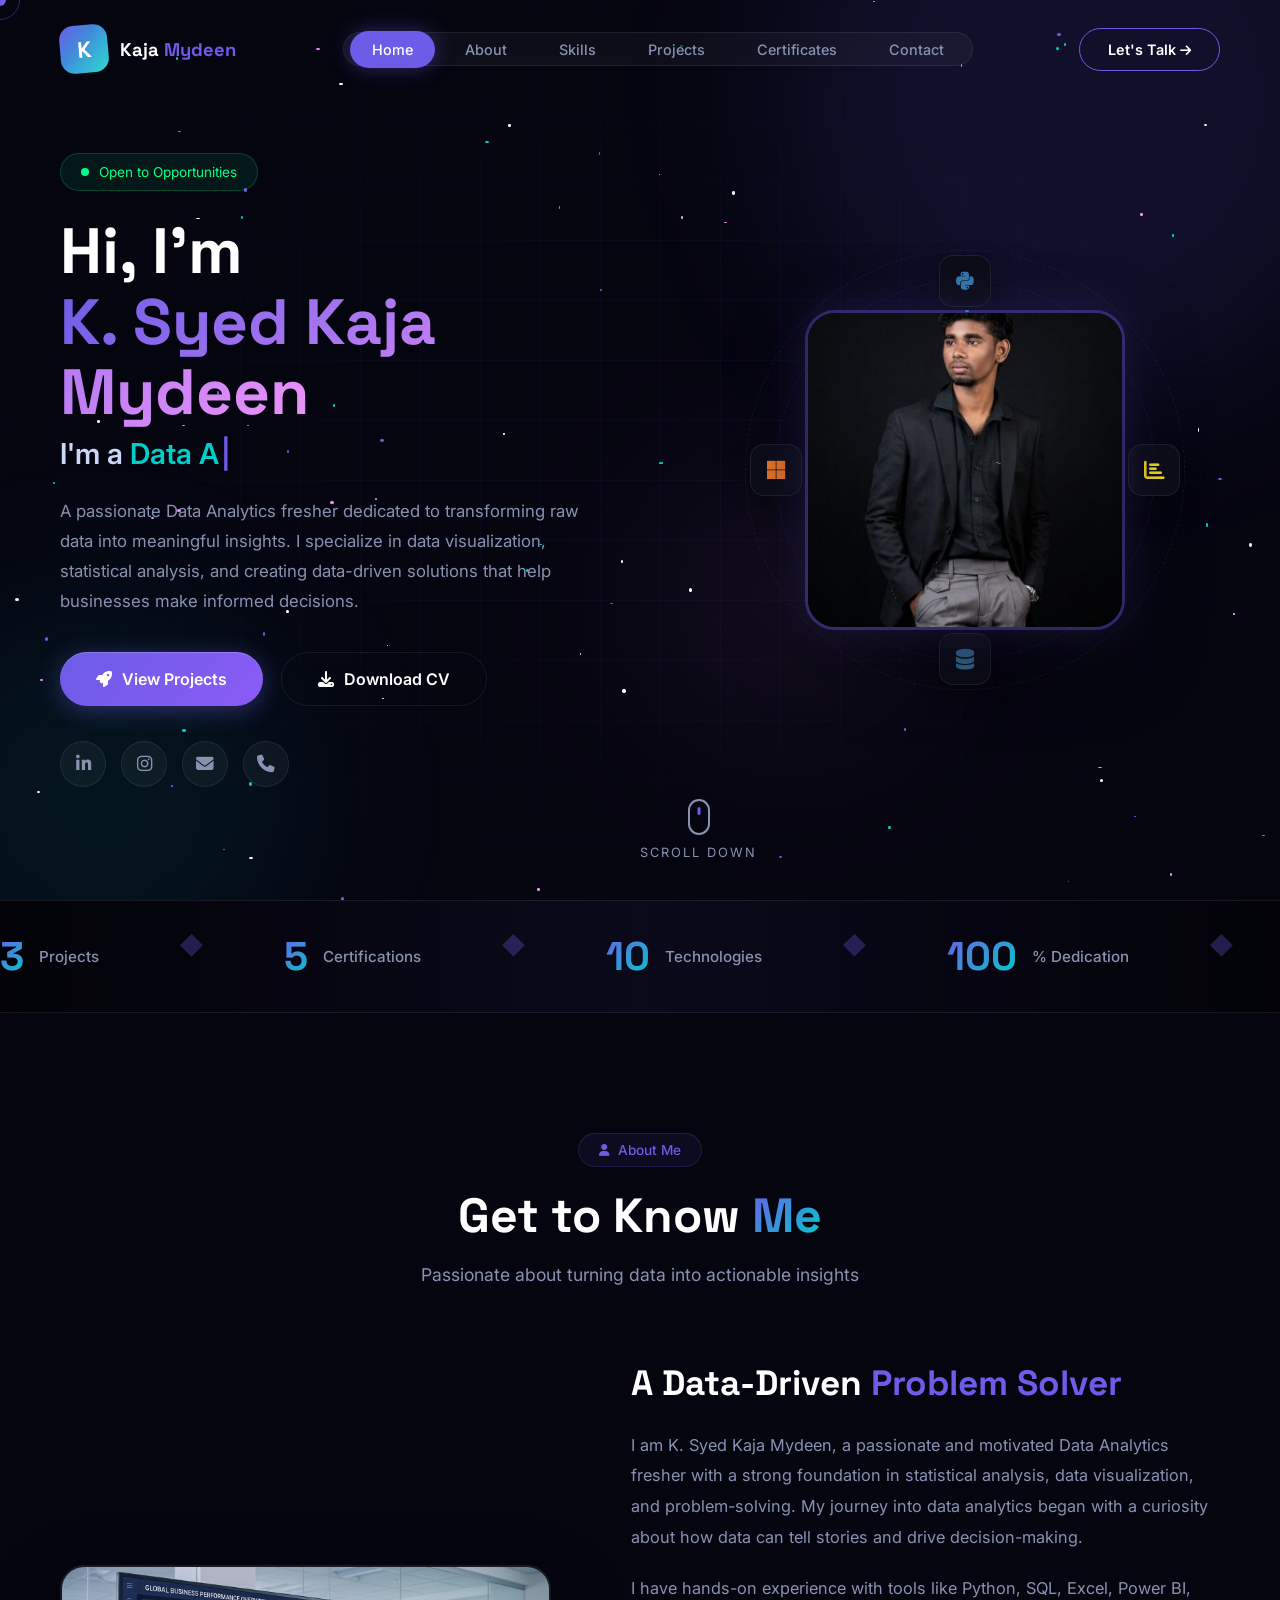
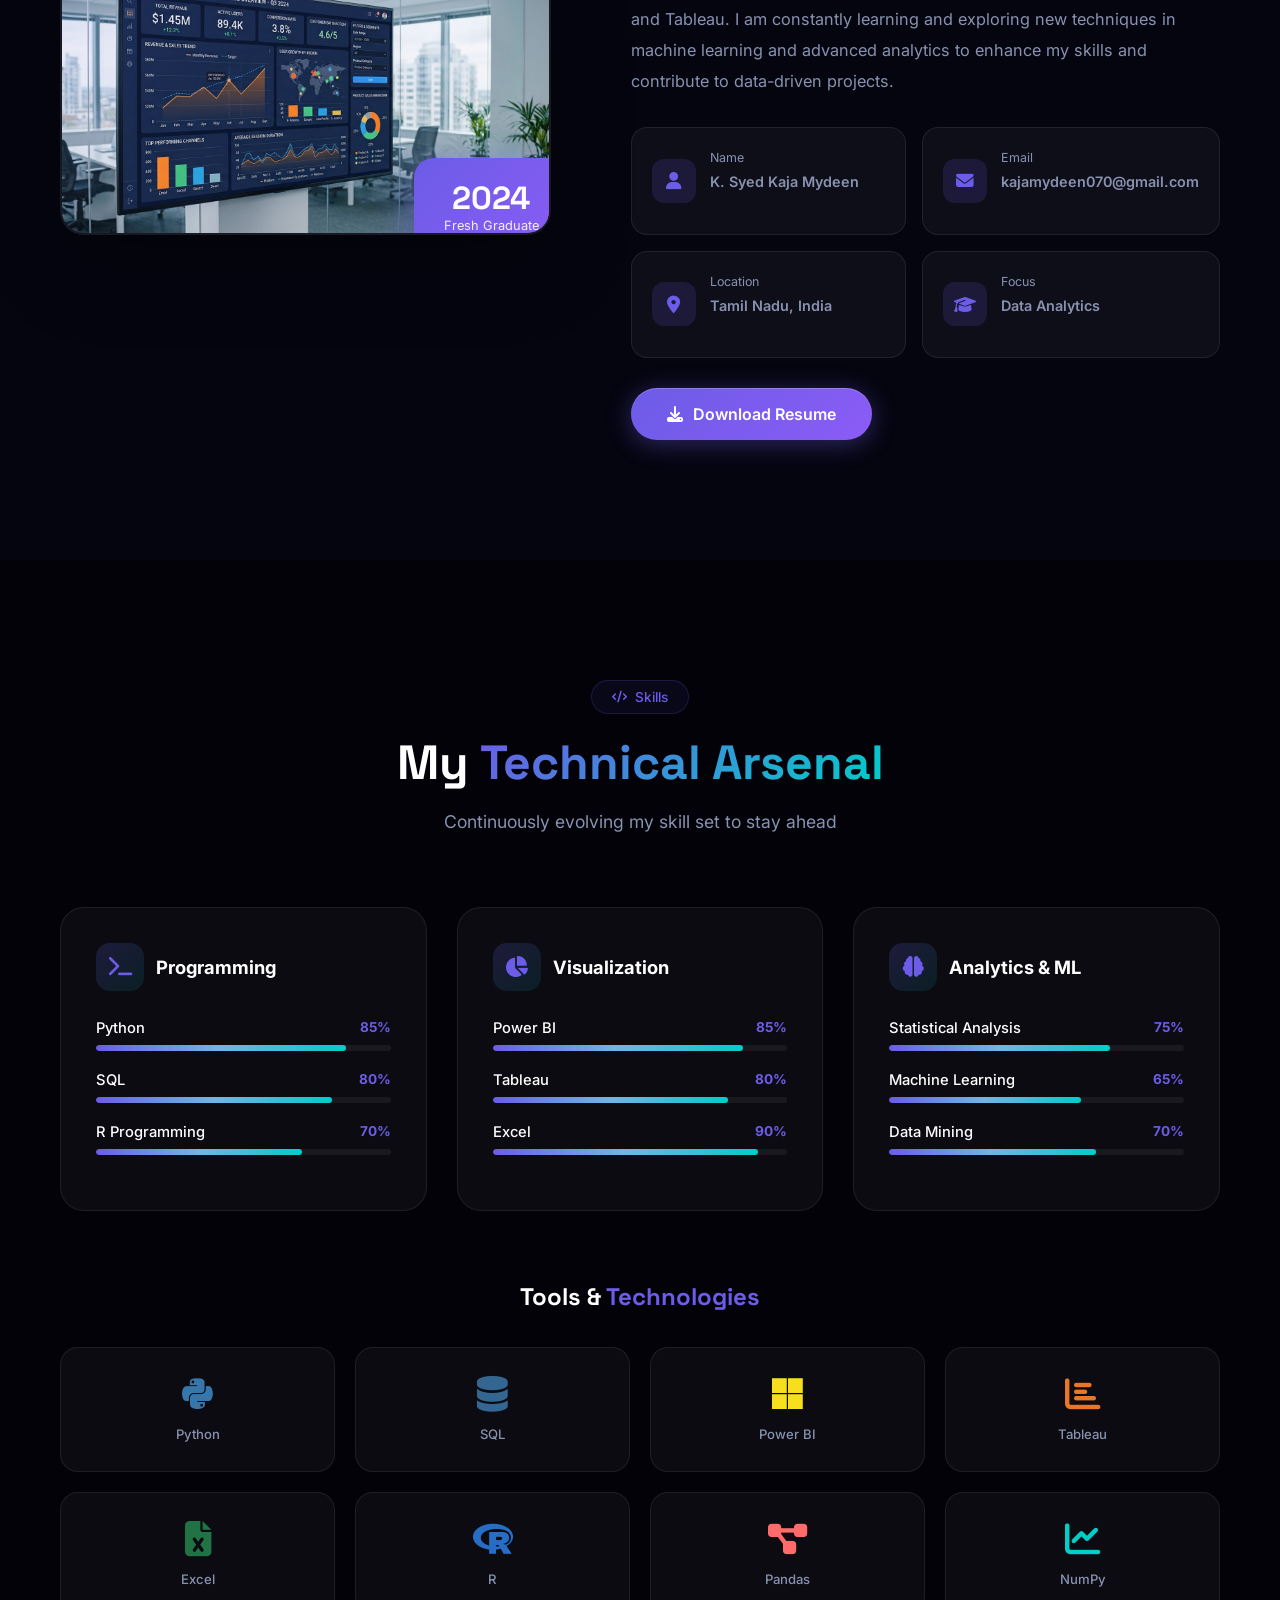
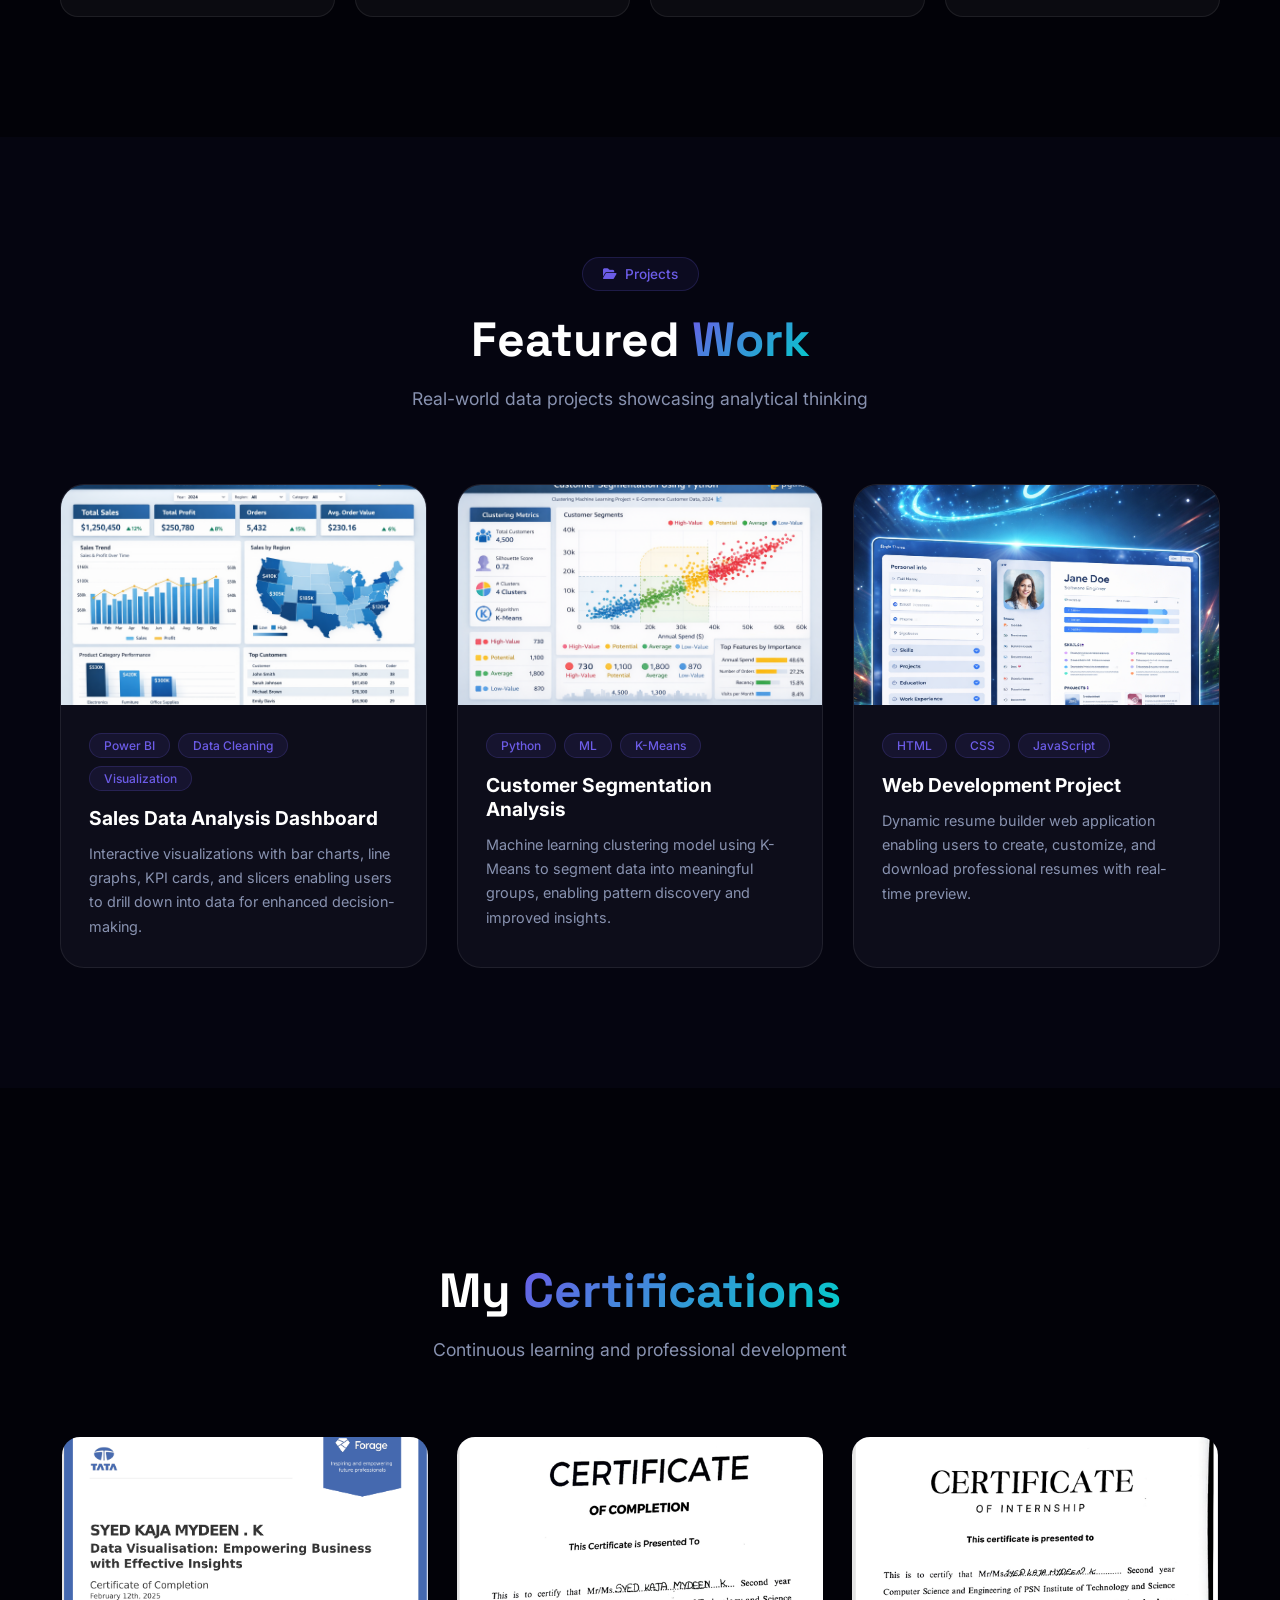
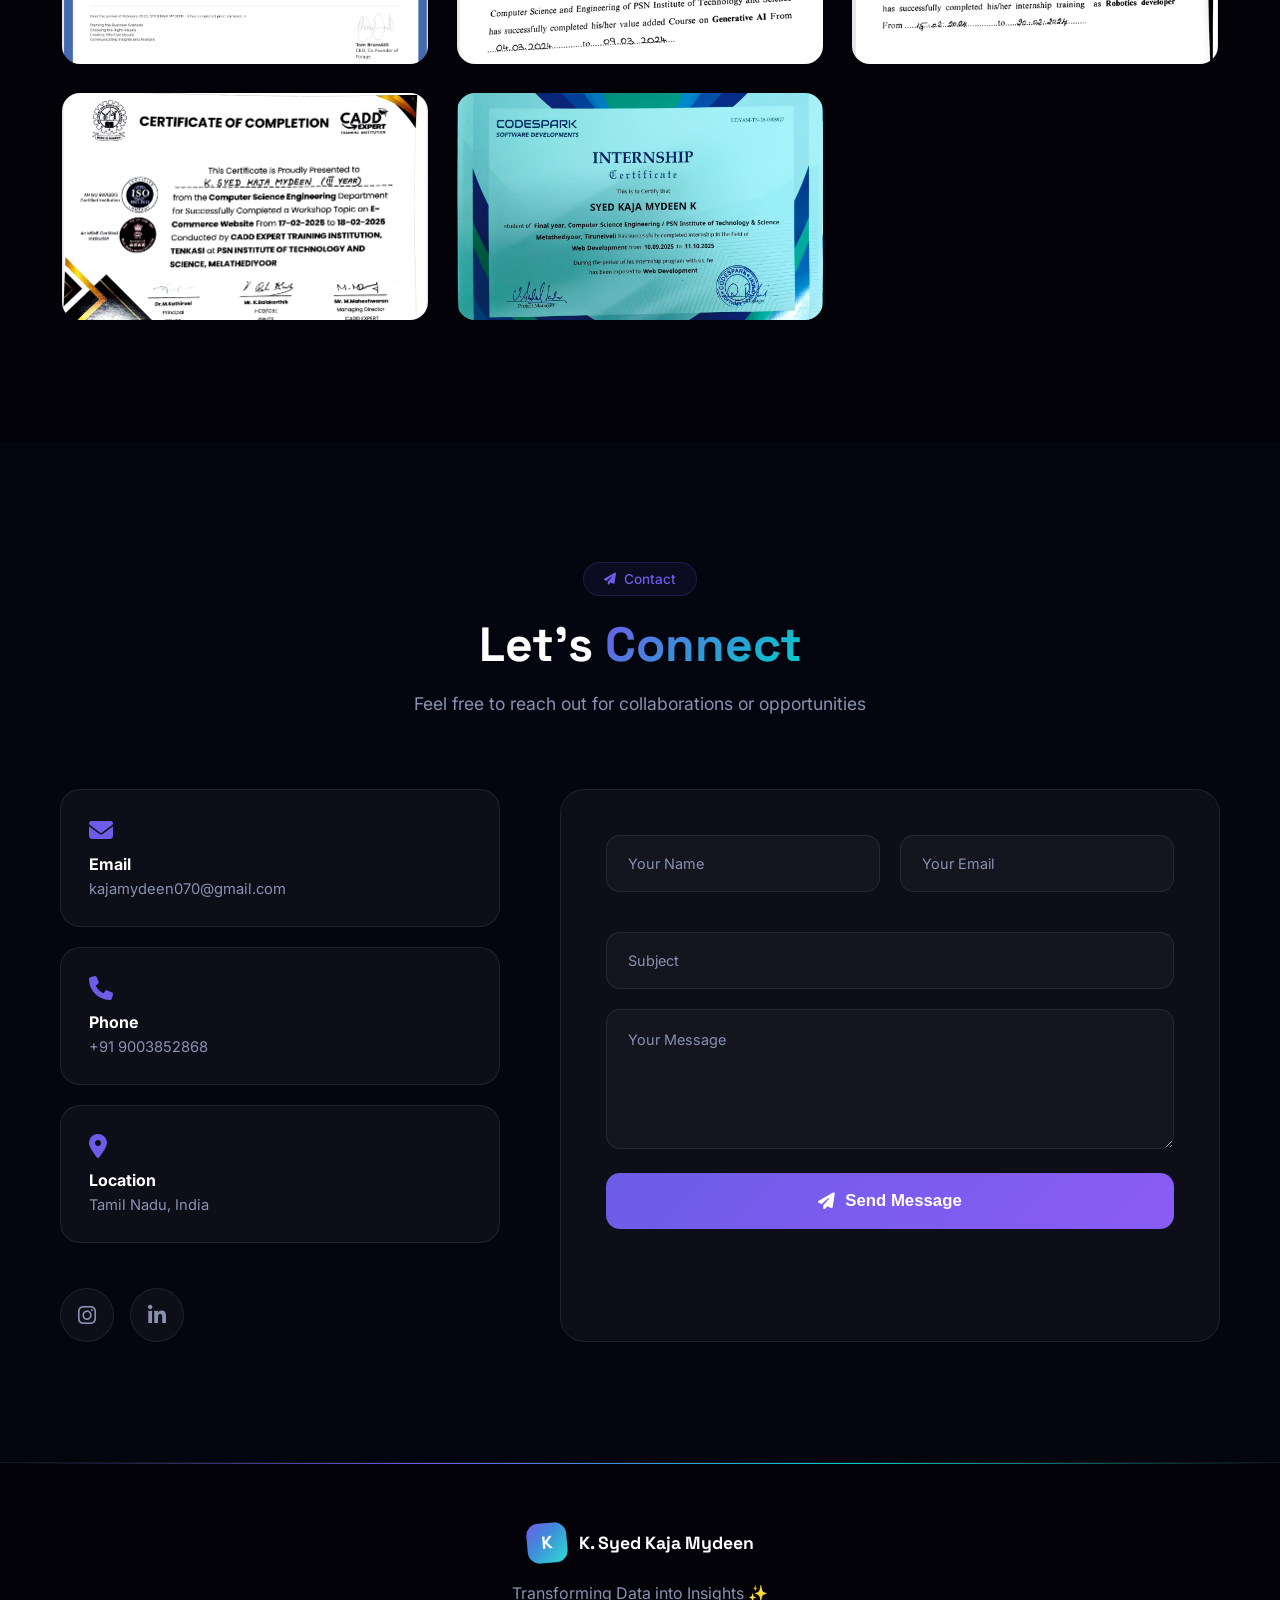
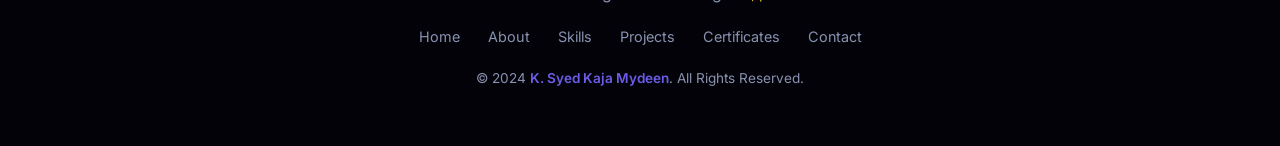
==== commit 1c1c222b: "Update index.html" ====
--- a/index.html
+++ b/index.html
@@ -3,2489 +3,1589 @@
 <head>
     <meta charset="UTF-8">
     <meta name="viewport" content="width=device-width, initial-scale=1.0">
-    <title>K. Syed Kaja Mydeen | Data Analyst</title>
+    <title>K. Syed Kaja Mydeen | Data Analyst Portfolio</title>
     <link href="https://cdnjs.cloudflare.com/ajax/libs/font-awesome/6.4.0/css/all.min.css" rel="stylesheet">
-    <link href="https://fonts.googleapis.com/css2?family=Poppins:wght@300;400;500;600;700;800&display=swap" rel="stylesheet">
+    <link href="https://fonts.googleapis.com/css2?family=Inter:wght@300;400;500;600;700;800;900&family=Space+Grotesk:wght@400;500;600;700&display=swap" rel="stylesheet">
     <style>
-        * {
-            margin: 0;
-            padding: 0;
-            box-sizing: border-box;
-        }
-
-        :root {
-            --primary: #6c5ce7;
-            --secondary: #00cec9;
-            --accent: #fd79a8;
-            --dark: #0a0a0f;
-            --darker: #050508;
-            --light: #ffffff;
-            --gray: #a0a0a0;
-            --gradient-1: linear-gradient(135deg, #6c5ce7, #a855f7);
-            --gradient-2: linear-gradient(135deg, #00cec9, #0984e3);
-            --gradient-3: linear-gradient(135deg, #fd79a8, #e84393);
-        }
-
-        html {
-            scroll-behavior: smooth;
-        }
-
-        body {
-            font-family: 'Poppins', sans-serif;
-            background: var(--dark);
-            color: var(--light);
-            overflow-x: hidden;
-            cursor: default;
-        }
-
-        /* Custom Scrollbar */
-        ::-webkit-scrollbar {
-            width: 8px;
-        }
-
-        ::-webkit-scrollbar-track {
-            background: var(--darker);
-        }
-
-        ::-webkit-scrollbar-thumb {
-            background: var(--primary);
-            border-radius: 10px;
-        }
-
-        ::-webkit-scrollbar-thumb:hover {
-            background: var(--secondary);
-        }
-
-        /* Cursor */
-        .cursor {
-            width: 20px;
-            height: 20px;
-            border: 2px solid var(--primary);
-            border-radius: 50%;
-            position: fixed;
-            pointer-events: none;
-            z-index: 10000;
-            transition: all 0.1s ease;
-            transform: translate(-50%, -50%);
-        }
-
-        .cursor-follower {
-            width: 8px;
-            height: 8px;
-            background: var(--secondary);
-            border-radius: 50%;
-            position: fixed;
-            pointer-events: none;
-            z-index: 10000;
-            transition: all 0.15s ease;
-            transform: translate(-50%, -50%);
-        }
-
-        /* Loader */
-        .loader {
-            position: fixed;
-            top: 0;
-            left: 0;
-            width: 100%;
-            height: 100%;
-            background: var(--darker);
-            display: flex;
-            justify-content: center;
-            align-items: center;
-            z-index: 99999;
-            transition: opacity 0.5s ease, visibility 0.5s ease;
-        }
-
-        .loader.hidden {
-            opacity: 0;
-            visibility: hidden;
-        }
-
-        .loader-content {
-            text-align: center;
-        }
-
-        .loader-logo {
-            width: 100px;
-            height: 100px;
-            margin-bottom: 20px;
-            animation: pulse 1.5s ease-in-out infinite;
-        }
-
-        .loader-bar {
-            width: 200px;
-            height: 4px;
-            background: rgba(255,255,255,0.1);
-            border-radius: 10px;
-            overflow: hidden;
-        }
-
-        .loader-progress {
-            width: 0%;
-            height: 100%;
-            background: var(--gradient-1);
-            border-radius: 10px;
-            animation: loading 2s ease-in-out forwards;
-        }
-
-        @keyframes loading {
-            0% { width: 0%; }
-            100% { width: 100%; }
-        }
-
-        @keyframes pulse {
-            0%, 100% { transform: scale(1); }
-            50% { transform: scale(1.1); }
-        }
-
-        /* Navigation */
-        nav {
-            position: fixed;
-            top: 0;
-            left: 0;
-            width: 100%;
-            padding: 20px 50px;
-            display: flex;
-            justify-content: space-between;
-            align-items: center;
-            z-index: 1000;
-            transition: all 0.3s ease;
-            background: transparent;
-        }
-
-        nav.scrolled {
-            background: rgba(10, 10, 15, 0.95);
-            backdrop-filter: blur(20px);
-            padding: 15px 50px;
-            box-shadow: 0 5px 30px rgba(0,0,0,0.3);
-        }
-
-        .logo {
-            display: flex;
-            align-items: center;
-            gap: 15px;
-            text-decoration: none;
-            color: var(--light);
-        }
-
-        .logo-icon {
-            width: 50px;
-            height: 50px;
-            position: relative;
-            perspective: 100px;
-        }
-
-        .logo-icon svg {
-            width: 100%;
-            height: 100%;
-            transition: transform 0.5s ease;
-        }
-
-        .logo:hover .logo-icon svg {
-            transform: rotateY(180deg);
-        }
-
-        .logo-text {
-            font-size: 1.2rem;
-            font-weight: 700;
-        }
-
-        .logo-text span {
-            color: var(--primary);
-        }
-
-        .nav-links {
-            display: flex;
-            gap: 40px;
-            list-style: none;
-        }
-
-        .nav-links a {
-            text-decoration: none;
-            color: var(--gray);
-            font-weight: 500;
-            position: relative;
-            transition: color 0.3s ease;
-        }
-
-        .nav-links a::after {
-            content: '';
-            position: absolute;
-            bottom: -5px;
-            left: 0;
-            width: 0;
-            height: 2px;
-            background: var(--gradient-1);
-            transition: width 0.3s ease;
-        }
-
-        .nav-links a:hover {
-            color: var(--light);
-        }
-
-        .nav-links a:hover::after {
-            width: 100%;
-        }
-
-        .nav-cta {
-            padding: 12px 30px;
-            background: var(--gradient-1);
-            border: none;
-            border-radius: 30px;
-            color: var(--light);
-            font-weight: 600;
-            cursor: pointer;
-            transition: all 0.3s ease;
-            text-decoration: none;
-            box-shadow: 0 5px 20px rgba(108, 92, 231, 0.4);
-        }
-
-        .nav-cta:hover {
-            transform: translateY(-3px);
-            box-shadow: 0 10px 30px rgba(108, 92, 231, 0.6);
-        }
-
-        .menu-toggle {
-            display: none;
-            flex-direction: column;
-            gap: 6px;
-            cursor: pointer;
-            z-index: 1001;
-        }
-
-        .menu-toggle span {
-            width: 30px;
-            height: 3px;
-            background: var(--light);
-            border-radius: 3px;
-            transition: all 0.3s ease;
-        }
-
-        .menu-toggle.active span:nth-child(1) {
-            transform: rotate(45deg) translate(6px, 6px);
-        }
-
-        .menu-toggle.active span:nth-child(2) {
-            opacity: 0;
-        }
-
-        .menu-toggle.active span:nth-child(3) {
-            transform: rotate(-45deg) translate(6px, -6px);
-        }
-
-        /* Hero Section */
-        .hero {
-            min-height: 100vh;
-            display: flex;
-            align-items: center;
-            padding: 100px 50px;
-            position: relative;
-            overflow: hidden;
-        }
-
-        .particles {
-            position: absolute;
-            top: 0;
-            left: 0;
-            width: 100%;
-            height: 100%;
-            overflow: hidden;
-            z-index: 0;
-        }
-
-        .particle {
-            position: absolute;
-            width: 4px;
-            height: 4px;
-            background: var(--primary);
-            border-radius: 50%;
-            opacity: 0.5;
-            animation: float 15s infinite;
-        }
-
-        @keyframes float {
-            0%, 100% {
-                transform: translateY(100vh) rotate(0deg);
-                opacity: 0;
+        *{margin:0;padding:0;box-sizing:border-box}
+
+        :root{
+            --primary:#6c5ce7;
+            --primary-light:#a78bfa;
+            --secondary:#00cec9;
+            --accent:#f093fb;
+            --neon:#00ff88;
+            --dark:#050510;
+            --darker:#020208;
+            --card:#0d0d1a;
+            --glass:rgba(255,255,255,0.04);
+            --glass-border:rgba(255,255,255,0.08);
+            --light:#ffffff;
+            --gray:#8892b0;
+            --gray-light:#ccd6f6;
+        }
+
+        html{scroll-behavior:smooth}
+
+        body{
+            font-family:'Inter',sans-serif;
+            background:var(--dark);
+            color:var(--light);
+            overflow-x:hidden;
+            cursor:none;
+        }
+
+        ::selection{background:var(--primary);color:white}
+
+        ::-webkit-scrollbar{width:6px}
+        ::-webkit-scrollbar-track{background:transparent}
+        ::-webkit-scrollbar-thumb{background:linear-gradient(var(--primary),var(--secondary));border-radius:10px}
+
+        /* ═══════════ PRELOADER ═══════════ */
+        .preloader{
+            position:fixed;inset:0;background:var(--darker);
+            display:flex;flex-direction:column;justify-content:center;align-items:center;
+            z-index:100000;
+        }
+        .preloader.done{animation:preloaderOut 1s cubic-bezier(.77,0,.175,1) forwards}
+        @keyframes preloaderOut{
+            0%{clip-path:circle(100% at 50% 50%)}
+            100%{clip-path:circle(0% at 50% 50%)}
+        }
+        .preloader-logo{
+            width:120px;height:120px;position:relative;
+            margin-bottom:40px;
+        }
+        .preloader-ring{
+            position:absolute;inset:0;border-radius:50%;
+            border:3px solid transparent;
+        }
+        .preloader-ring:nth-child(1){
+            border-top-color:var(--primary);
+            animation:spin 1.2s linear infinite;
+        }
+        .preloader-ring:nth-child(2){
+            inset:10px;border-right-color:var(--secondary);
+            animation:spin 1.5s linear infinite reverse;
+        }
+        .preloader-ring:nth-child(3){
+            inset:20px;border-bottom-color:var(--accent);
+            animation:spin 2s linear infinite;
+        }
+        @keyframes spin{from{transform:rotate(0)}to{transform:rotate(360deg)}}
+        .preloader-text{
+            font-family:'Space Grotesk',sans-serif;
+            font-size:1.2rem;letter-spacing:8px;color:var(--gray);
+            position:relative;overflow:hidden;
+        }
+        .preloader-text::after{
+            content:'';position:absolute;inset:0;
+            background:linear-gradient(90deg,transparent,var(--darker),transparent);
+            animation:shimmer 1.5s infinite;
+        }
+        @keyframes shimmer{from{transform:translateX(-100%)}to{transform:translateX(100%)}}
+        .preloader-counter{
+            font-family:'Space Grotesk',sans-serif;
+            font-size:4rem;font-weight:900;
+            background:linear-gradient(135deg,var(--primary),var(--secondary));
+            -webkit-background-clip:text;-webkit-text-fill-color:transparent;
+            margin-top:20px;
+        }
+
+        /* ═══════════ CURSOR ═══════════ */
+        .cursor-main{
+            width:12px;height:12px;background:var(--primary);
+            border-radius:50%;position:fixed;pointer-events:none;
+            z-index:99999;mix-blend-mode:screen;
+            transition:width .3s,height .3s,background .3s;
+            transform:translate(-50%,-50%);
+        }
+        .cursor-main.expand{
+            width:60px;height:60px;background:rgba(108,92,231,.15);
+            border:2px solid var(--primary);mix-blend-mode:normal;
+        }
+        .cursor-trail{
+            width:40px;height:40px;border:1.5px solid rgba(108,92,231,.4);
+            border-radius:50%;position:fixed;pointer-events:none;
+            z-index:99998;transform:translate(-50%,-50%);
+            transition:width .3s,height .3s;
+        }
+        .cursor-trail.expand{width:80px;height:80px;border-color:rgba(108,92,231,.15)}
+        .cursor-dot{
+            position:fixed;width:4px;height:4px;
+            background:var(--secondary);border-radius:50%;
+            pointer-events:none;z-index:99997;
+            transform:translate(-50%,-50%);
+        }
+
+        /* ═══════════ SCROLL PROGRESS ═══════════ */
+        .scroll-progress{
+            position:fixed;top:0;left:0;height:3px;
+            background:linear-gradient(90deg,var(--primary),var(--secondary),var(--accent),var(--neon));
+            background-size:300% 100%;
+            animation:gradientShift 3s ease infinite;
+            z-index:10001;width:0%;
+            box-shadow:0 0 20px rgba(108,92,231,.5);
+        }
+        @keyframes gradientShift{
+            0%{background-position:0% 50%}
+            50%{background-position:100% 50%}
+            100%{background-position:0% 50%}
+        }
+
+        /* ═══════════ NAV ═══════════ */
+        nav{
+            position:fixed;top:0;left:0;width:100%;
+            padding:25px 60px;display:flex;justify-content:space-between;align-items:center;
+            z-index:10000;transition:all .5s cubic-bezier(.22,1,.36,1);
+        }
+        nav.scrolled{
+            background:rgba(5,5,16,.85);backdrop-filter:blur(30px) saturate(180%);
+            padding:18px 60px;
+            border-bottom:1px solid var(--glass-border);
+        }
+        .logo{display:flex;align-items:center;gap:12px;text-decoration:none;color:var(--light)}
+        .logo-symbol{
+            width:48px;height:48px;position:relative;
+            background:linear-gradient(135deg,var(--primary),var(--secondary));
+            border-radius:14px;display:flex;justify-content:center;align-items:center;
+            font-family:'Space Grotesk',sans-serif;font-weight:900;font-size:1.4rem;
+            transform:rotate(-5deg);transition:all .5s cubic-bezier(.22,1,.36,1);
+            overflow:hidden;
+        }
+        .logo-symbol::before{
+            content:'';position:absolute;inset:0;
+            background:linear-gradient(135deg,transparent 40%,rgba(255,255,255,.2));
+        }
+        .logo:hover .logo-symbol{transform:rotate(5deg) scale(1.1);border-radius:50%}
+        .logo-name{font-family:'Space Grotesk',sans-serif;font-weight:700;font-size:1.15rem}
+        .logo-name span{color:var(--primary)}
+
+        .nav-menu{display:flex;gap:8px;list-style:none;
+            background:var(--glass);border:1px solid var(--glass-border);
+            border-radius:50px;padding:6px;backdrop-filter:blur(20px);
+        }
+        .nav-menu a{
+            text-decoration:none;color:var(--gray);font-weight:500;font-size:.9rem;
+            padding:10px 22px;border-radius:50px;transition:all .3s ease;
+            position:relative;
+        }
+        .nav-menu a.active,.nav-menu a:hover{color:var(--light);background:rgba(108,92,231,.2)}
+        .nav-menu a.active{background:var(--primary);box-shadow:0 0 20px rgba(108,92,231,.4)}
+
+        .nav-cta{
+            padding:12px 28px;background:transparent;border:1.5px solid var(--primary);
+            border-radius:50px;color:var(--light);font-weight:600;font-size:.9rem;
+            text-decoration:none;position:relative;overflow:hidden;
+            transition:all .4s ease;
+        }
+        .nav-cta::before{
+            content:'';position:absolute;inset:0;
+            background:var(--primary);transform:translateX(-101%);
+            transition:transform .4s cubic-bezier(.22,1,.36,1);z-index:-1;
+        }
+        .nav-cta:hover::before{transform:translateX(0)}
+        .nav-cta:hover{border-color:var(--primary);box-shadow:0 0 30px rgba(108,92,231,.4)}
+
+        .hamburger{display:none;flex-direction:column;gap:5px;cursor:pointer;z-index:10001;padding:5px}
+        .hamburger span{width:28px;height:2.5px;background:var(--light);border-radius:3px;transition:all .3s ease}
+        .hamburger.active span:nth-child(1){transform:rotate(45deg) translate(5px,5px)}
+        .hamburger.active span:nth-child(2){opacity:0;transform:translateX(-10px)}
+        .hamburger.active span:nth-child(3){transform:rotate(-45deg) translate(5px,-5px)}
+
+        /* ═══════════ HERO ═══════════ */
+        .hero{
+            min-height:100vh;display:flex;align-items:center;padding:120px 60px 80px;
+            position:relative;overflow:hidden;
+        }
+
+        /* Grid background */
+        .grid-bg{
+            position:absolute;inset:0;
+            background-image:
+                linear-gradient(rgba(108,92,231,.05) 1px,transparent 1px),
+                linear-gradient(90deg,rgba(108,92,231,.05) 1px,transparent 1px);
+            background-size:60px 60px;
+            mask-image:radial-gradient(ellipse at 50% 50%,black 30%,transparent 80%);
+            animation:gridPulse 4s ease-in-out infinite;
+        }
+        @keyframes gridPulse{
+            0%,100%{opacity:.5}50%{opacity:1}
+        }
+
+        /* Orbs */
+        .orb{
+            position:absolute;border-radius:50%;filter:blur(80px);
+            animation:orbFloat 20s ease-in-out infinite;
+        }
+        .orb-1{width:600px;height:600px;background:rgba(108,92,231,.12);top:-200px;right:-100px;animation-delay:0s}
+        .orb-2{width:400px;height:400px;background:rgba(0,206,201,.08);bottom:-100px;left:-100px;animation-delay:5s}
+        .orb-3{width:300px;height:300px;background:rgba(240,147,251,.06);top:50%;left:50%;animation-delay:10s}
+        @keyframes orbFloat{
+            0%,100%{transform:translate(0,0) scale(1)}
+            25%{transform:translate(30px,-40px) scale(1.1)}
+            50%{transform:translate(-20px,30px) scale(.9)}
+            75%{transform:translate(40px,20px) scale(1.05)}
+        }
+
+        /* Stars */
+        .stars{position:absolute;inset:0;overflow:hidden}
+        .star{
+            position:absolute;width:2px;height:2px;border-radius:50%;
+            animation:twinkle 3s ease-in-out infinite;
+        }
+        @keyframes twinkle{0%,100%{opacity:.2;transform:scale(1)}50%{opacity:1;transform:scale(1.5)}}
+
+        .hero-left{flex:1.2;z-index:2;padding-right:40px}
+        .hero-right{flex:1;z-index:2;display:flex;justify-content:center}
+
+        .hero-eyebrow{
+            display:inline-flex;align-items:center;gap:10px;
+            padding:10px 20px;background:rgba(0,255,136,.08);
+            border:1px solid rgba(0,255,136,.2);border-radius:50px;
+            font-size:.85rem;color:var(--neon);margin-bottom:25px;
+            animation:slideUp .8s cubic-bezier(.22,1,.36,1) both;
+        }
+        .hero-eyebrow .pulse-dot{
+            width:8px;height:8px;background:var(--neon);border-radius:50%;
+            animation:pulseDot 2s ease-in-out infinite;
+        }
+        @keyframes pulseDot{
+            0%,100%{box-shadow:0 0 0 0 rgba(0,255,136,.4)}
+            50%{box-shadow:0 0 0 8px rgba(0,255,136,0)}
+        }
+
+        .hero h1{
+            font-family:'Space Grotesk',sans-serif;
+            font-size:clamp(2.5rem,5vw,4.5rem);font-weight:900;
+            line-height:1.1;margin-bottom:8px;
+            animation:slideUp .8s cubic-bezier(.22,1,.36,1) .1s both;
+        }
+        .hero h1 .gradient-text{
+            background:linear-gradient(135deg,var(--primary),var(--accent),var(--secondary));
+            background-size:200% 200%;
+            -webkit-background-clip:text;-webkit-text-fill-color:transparent;
+            animation:gradientText 4s ease infinite;
+        }
+        @keyframes gradientText{
+            0%{background-position:0% 50%}50%{background-position:100% 50%}100%{background-position:0% 50%}
+        }
+
+        .hero-role{
+            font-size:clamp(1.2rem,2.5vw,1.8rem);font-weight:600;
+            color:var(--gray-light);margin-bottom:25px;
+            animation:slideUp .8s cubic-bezier(.22,1,.36,1) .2s both;
+        }
+        .hero-role .typewriter{
+            color:var(--secondary);position:relative;
+        }
+        .hero-role .typewriter::after{
+            content:'|';color:var(--primary);
+            animation:blink 1s step-end infinite;
+            margin-left:2px;
+        }
+        @keyframes blink{0%,100%{opacity:1}50%{opacity:0}}
+
+        .hero-desc{
+            font-size:1.05rem;color:var(--gray);line-height:1.8;
+            max-width:520px;margin-bottom:35px;
+            animation:slideUp .8s cubic-bezier(.22,1,.36,1) .3s both;
+        }
+
+        .hero-actions{
+            display:flex;gap:18px;flex-wrap:wrap;
+            animation:slideUp .8s cubic-bezier(.22,1,.36,1) .4s both;
+        }
+
+        .btn{
+            padding:16px 36px;border-radius:50px;font-weight:600;font-size:1rem;
+            text-decoration:none;display:inline-flex;align-items:center;gap:10px;
+            transition:all .4s cubic-bezier(.22,1,.36,1);position:relative;overflow:hidden;
+            cursor:none;
+        }
+        .btn-glow{
+            background:linear-gradient(135deg,var(--primary),#8b5cf6);
+            color:white;border:none;
+            box-shadow:0 4px 25px rgba(108,92,231,.4),inset 0 1px 0 rgba(255,255,255,.2);
+        }
+        .btn-glow::after{
+            content:'';position:absolute;top:0;left:-100%;width:100%;height:100%;
+            background:linear-gradient(90deg,transparent,rgba(255,255,255,.15),transparent);
+            transition:left .6s ease;
+        }
+        .btn-glow:hover::after{left:100%}
+        .btn-glow:hover{
+            transform:translateY(-4px) scale(1.02);
+            box-shadow:0 12px 40px rgba(108,92,231,.6),inset 0 1px 0 rgba(255,255,255,.2);
+        }
+        .btn-ghost{
+            background:transparent;color:var(--light);
+            border:1.5px solid var(--glass-border);
+            backdrop-filter:blur(10px);
+        }
+        .btn-ghost:hover{
+            border-color:var(--primary);background:rgba(108,92,231,.1);
+            transform:translateY(-4px);box-shadow:0 8px 30px rgba(108,92,231,.2);
+        }
+
+        .hero-social{
+            display:flex;gap:15px;margin-top:35px;
+            animation:slideUp .8s cubic-bezier(.22,1,.36,1) .5s both;
+        }
+        .hero-social a{
+            width:46px;height:46px;border-radius:50%;
+            background:var(--glass);border:1px solid var(--glass-border);
+            display:flex;justify-content:center;align-items:center;
+            color:var(--gray);font-size:1.1rem;text-decoration:none;
+            transition:all .4s cubic-bezier(.22,1,.36,1);
+        }
+        .hero-social a:hover{
+            color:white;border-color:var(--primary);
+            background:rgba(108,92,231,.2);transform:translateY(-5px);
+            box-shadow:0 8px 25px rgba(108,92,231,.3);
+        }
+
+        /* Profile 3D */
+        .profile-3d{
+            width:420px;height:420px;position:relative;
+            perspective:1000px;
+        }
+        .profile-card{
+            width:100%;height:100%;position:relative;
+            transform-style:preserve-3d;
+            animation:profileFloat 6s ease-in-out infinite;
+        }
+        @keyframes profileFloat{
+            0%,100%{transform:translateY(0) rotateX(0) rotateY(0)}
+            25%{transform:translateY(-15px) rotateX(3deg) rotateY(-3deg)}
+            50%{transform:translateY(-25px) rotateX(-2deg) rotateY(2deg)}
+            75%{transform:translateY(-10px) rotateX(2deg) rotateY(-2deg)}
+        }
+        .profile-frame{
+            width:320px;height:320px;border-radius:30px;overflow:hidden;
+            position:absolute;top:50%;left:50%;transform:translate(-50%,-50%);
+            border:3px solid rgba(108,92,231,.4);
+            box-shadow:
+                0 0 40px rgba(108,92,231,.2),
+                0 30px 80px rgba(0,0,0,.4),
+                inset 0 0 60px rgba(108,92,231,.05);
+            z-index:2;
+            transition:all .5s ease;
+        }
+        .profile-frame:hover{
+            border-color:var(--secondary);
+            box-shadow:0 0 80px rgba(0,206,201,.3),0 30px 80px rgba(0,0,0,.4);
+        }
+        .profile-frame img{width:100%;height:100%;object-fit:cover;transition:transform .6s ease}
+        .profile-frame:hover img{transform:scale(1.08)}
+
+        /* Orbiting elements */
+        .orbit{
+            position:absolute;top:50%;left:50%;
+            transform:translate(-50%,-50%);
+            border-radius:50%;border:1px dashed rgba(108,92,231,.15);
+        }
+        .orbit-1{width:380px;height:380px;animation:orbitSpin 20s linear infinite}
+        .orbit-2{width:440px;height:440px;animation:orbitSpin 30s linear infinite reverse}
+        @keyframes orbitSpin{from{transform:translate(-50%,-50%) rotate(0)}to{transform:translate(-50%,-50%) rotate(360deg)}}
+
+        .orbit-item{
+            position:absolute;width:52px;height:52px;
+            background:var(--card);border:1px solid var(--glass-border);
+            border-radius:14px;display:flex;justify-content:center;align-items:center;
+            font-size:1.3rem;
+            box-shadow:0 8px 25px rgba(0,0,0,.3);
+            backdrop-filter:blur(10px);
+        }
+        .orbit-item:nth-child(1){top:-26px;left:50%;transform:translateX(-50%);color:#3776ab}
+        .orbit-item:nth-child(2){top:50%;right:-26px;transform:translateY(-50%);color:#f7df1e}
+        .orbit-item:nth-child(3){bottom:-26px;left:50%;transform:translateX(-50%);color:#336791}
+        .orbit-item:nth-child(4){top:50%;left:-26px;transform:translateY(-50%);color:#e97627}
+
+        /* Scroll CTA */
+        .scroll-cta{
+            position:absolute;bottom:40px;left:50%;transform:translateX(-50%);
+            display:flex;flex-direction:column;align-items:center;gap:10px;
+            color:var(--gray);font-size:.8rem;letter-spacing:2px;
+            animation:slideUp .8s cubic-bezier(.22,1,.36,1) 1s both;
+        }
+        .scroll-mouse{
+            width:22px;height:36px;border:2px solid var(--gray);
+            border-radius:12px;position:relative;
+        }
+        .scroll-mouse::after{
+            content:'';width:3px;height:8px;background:var(--primary);
+            border-radius:3px;position:absolute;top:6px;left:50%;transform:translateX(-50%);
+            animation:scrollDot 1.8s ease-in-out infinite;
+        }
+        @keyframes scrollDot{0%{top:6px;opacity:1}100%{top:20px;opacity:0}}
+
+        @keyframes slideUp{from{opacity:0;transform:translateY(40px)}to{opacity:1;transform:translateY(0)}}
+
+        /* ═══════════ SECTION COMMON ═══════════ */
+        .section{padding:120px 60px;position:relative;overflow:hidden}
+        .section-dark{background:var(--darker)}
+
+        .section-header{text-align:center;margin-bottom:70px}
+        .section-label{
+            display:inline-flex;align-items:center;gap:8px;
+            padding:8px 20px;background:rgba(108,92,231,.08);
+            border:1px solid rgba(108,92,231,.2);border-radius:50px;
+            font-size:.85rem;color:var(--primary);margin-bottom:20px;
+            font-weight:500;
+        }
+        .section-label i{font-size:.75rem}
+        .section-title{
+            font-family:'Space Grotesk',sans-serif;
+            font-size:clamp(2rem,4vw,3rem);font-weight:800;
+            line-height:1.2;
+        }
+        .section-title .highlight{
+            background:linear-gradient(135deg,var(--primary),var(--secondary));
+            -webkit-background-clip:text;-webkit-text-fill-color:transparent;
+        }
+        .section-subtitle{color:var(--gray);font-size:1.1rem;max-width:600px;margin:15px auto 0;line-height:1.7}
+
+        /* ═══════════ STATS MARQUEE ═══════════ */
+        .stats-marquee{
+            padding:30px 0;overflow:hidden;
+            background:linear-gradient(90deg,var(--darker),rgba(108,92,231,.05),var(--darker));
+            border-top:1px solid var(--glass-border);
+            border-bottom:1px solid var(--glass-border);
+        }
+        .marquee-track{
+            display:flex;gap:80px;
+            animation:marquee 30s linear infinite;
+            width:max-content;
+        }
+        @keyframes marquee{from{transform:translateX(0)}to{transform:translateX(-50%)}}
+        .marquee-item{
+            display:flex;align-items:center;gap:15px;white-space:nowrap;
+        }
+        .marquee-num{
+            font-family:'Space Grotesk',sans-serif;font-size:2.5rem;font-weight:900;
+            background:linear-gradient(135deg,var(--primary),var(--secondary));
+            -webkit-background-clip:text;-webkit-text-fill-color:transparent;
+        }
+        .marquee-label{color:var(--gray);font-size:.95rem;font-weight:500}
+        .marquee-sep{color:rgba(108,92,231,.3);font-size:1.5rem}
+
+        /* ═══════════ ABOUT ═══════════ */
+        .about-grid{
+            display:grid;grid-template-columns:1fr 1.2fr;gap:80px;align-items:center;
+        }
+        .about-visual{position:relative}
+        .about-image-wrap{
+            position:relative;border-radius:24px;overflow:hidden;
+            border:2px solid var(--glass-border);
+            box-shadow:0 30px 80px rgba(0,0,0,.3);
+        }
+        .about-image-wrap img{width:100%;display:block;transition:transform .6s ease}
+        .about-image-wrap:hover img{transform:scale(1.05)}
+        .about-image-wrap::after{
+            content:'';position:absolute;inset:0;
+            background:linear-gradient(135deg,rgba(108,92,231,.1),transparent);
+            pointer-events:none;
+        }
+        .about-badge{
+            position:absolute;bottom:-20px;right:-20px;
+            padding:20px 30px;background:linear-gradient(135deg,var(--primary),#8b5cf6);
+            border-radius:20px;text-align:center;
+            box-shadow:0 15px 40px rgba(108,92,231,.5);
+            animation:badgeFloat 4s ease-in-out infinite;
+        }
+        @keyframes badgeFloat{0%,100%{transform:translateY(0)}50%{transform:translateY(-10px)}}
+        .about-badge .badge-num{font-family:'Space Grotesk',sans-serif;font-size:2rem;font-weight:900}
+        .about-badge .badge-text{font-size:.8rem;opacity:.9}
+
+        .about-content h2{
+            font-family:'Space Grotesk',sans-serif;
+            font-size:2.2rem;font-weight:800;margin-bottom:25px;
+        }
+        .about-content p{color:var(--gray);line-height:1.9;margin-bottom:20px;font-size:1.02rem}
+
+        .info-grid{
+            display:grid;grid-template-columns:1fr 1fr;gap:16px;margin:30px 0;
+        }
+        .info-card{
+            padding:18px 20px;background:var(--glass);
+            border:1px solid var(--glass-border);border-radius:16px;
+            display:flex;align-items:center;gap:14px;
+            transition:all .3s ease;
+        }
+        .info-card:hover{
+            border-color:var(--primary);background:rgba(108,92,231,.08);
+            transform:translateX(5px);
+        }
+        .info-card-icon{
+            width:44px;height:44px;background:rgba(108,92,231,.15);
+            border-radius:12px;display:flex;justify-content:center;align-items:center;
+            color:var(--primary);font-size:1.1rem;flex-shrink:0;
+            transition:all .3s ease;
+        }
+        .info-card:hover .info-card-icon{background:var(--primary);color:white;transform:rotate(10deg)}
+        .info-card-text small{color:var(--gray);font-size:.78rem}
+        .info-card-text p{font-weight:600;font-size:.9rem;margin-top:2px}
+
+        /* ═══════════ SKILLS ═══════════ */
+        .skills-layout{display:grid;grid-template-columns:repeat(3,1fr);gap:30px}
+        .skill-card{
+            background:var(--glass);border:1px solid var(--glass-border);
+            border-radius:24px;padding:35px;position:relative;overflow:hidden;
+            transition:all .5s cubic-bezier(.22,1,.36,1);
+        }
+        .skill-card::before{
+            content:'';position:absolute;top:0;left:0;right:0;height:3px;
+            background:linear-gradient(90deg,var(--primary),var(--secondary));
+            transform:scaleX(0);transform-origin:left;
+            transition:transform .5s ease;
+        }
+        .skill-card:hover::before{transform:scaleX(1)}
+        .skill-card:hover{
+            border-color:rgba(108,92,231,.3);
+            transform:translateY(-12px);
+            box-shadow:0 25px 60px rgba(108,92,231,.15);
+        }
+        .skill-card-header{
+            display:flex;align-items:center;gap:12px;margin-bottom:28px;
+        }
+        .skill-card-icon{
+            width:48px;height:48px;
+            background:linear-gradient(135deg,rgba(108,92,231,.2),rgba(0,206,201,.1));
+            border-radius:14px;display:flex;justify-content:center;align-items:center;
+            font-size:1.3rem;color:var(--primary);
+            transition:all .4s ease;
+        }
+        .skill-card:hover .skill-card-icon{
+            transform:rotate(360deg);background:linear-gradient(135deg,var(--primary),var(--secondary));
+            color:white;
+        }
+        .skill-card-header h3{font-size:1.15rem;font-weight:700}
+
+        .skill-row{margin-bottom:20px}
+        .skill-row-top{display:flex;justify-content:space-between;margin-bottom:8px}
+        .skill-row-name{font-weight:500;font-size:.92rem}
+        .skill-row-pct{color:var(--primary);font-weight:700;font-size:.85rem}
+        .skill-bar-bg{height:6px;background:rgba(255,255,255,.06);border-radius:10px;overflow:hidden}
+        .skill-bar-fill{
+            height:100%;border-radius:10px;width:0%;
+            background:linear-gradient(90deg,var(--primary),var(--secondary));
+            transition:width 1.8s cubic-bezier(.22,1,.36,1);
+            position:relative;
+        }
+        .skill-bar-fill::after{
+            content:'';position:absolute;inset:0;
+            background:linear-gradient(90deg,transparent,rgba(255,255,255,.3),transparent);
+            animation:barShine 2s ease-in-out infinite;
+        }
+        @keyframes barShine{from{transform:translateX(-100%)}to{transform:translateX(200%)}}
+
+        .tools-title{
+            text-align:center;margin-top:70px;margin-bottom:35px;
+            font-family:'Space Grotesk',sans-serif;font-size:1.5rem;font-weight:700;
+        }
+        .tools-grid{display:grid;grid-template-columns:repeat(4,1fr);gap:20px}
+        .tool-chip{
+            text-align:center;padding:28px 15px;
+            background:var(--glass);border:1px solid var(--glass-border);
+            border-radius:18px;transition:all .4s cubic-bezier(.22,1,.36,1);
+            cursor:default;
+        }
+        .tool-chip:hover{
+            border-color:var(--primary);transform:translateY(-8px) scale(1.04);
+            box-shadow:0 20px 40px rgba(108,92,231,.15);
+            background:rgba(108,92,231,.08);
+        }
+        .tool-chip i{font-size:2.2rem;display:block;margin-bottom:12px;transition:transform .3s ease}
+        .tool-chip:hover i{transform:scale(1.2) rotate(8deg)}
+        .tool-chip span{font-size:.82rem;color:var(--gray);font-weight:500}
+
+        /* ═══════════ PROJECTS ═══════════ */
+        .projects-grid{display:grid;grid-template-columns:repeat(3,1fr);gap:30px}
+        .project-card{
+            background:var(--card);border:1px solid var(--glass-border);
+            border-radius:24px;overflow:hidden;
+            transition:all .5s cubic-bezier(.22,1,.36,1);
+            position:relative;
+        }
+        .project-card:hover{
+            border-color:rgba(108,92,231,.4);
+            box-shadow:0 30px 70px rgba(108,92,231,.25);
+        }
+        .project-thumb{position:relative;height:220px;overflow:hidden}
+        .project-thumb img{width:100%;height:100%;object-fit:cover;transition:transform .6s ease}
+        .project-card:hover .project-thumb img{transform:scale(1.1)}
+        .project-thumb-overlay{
+            position:absolute;inset:0;
+            background:linear-gradient(to top,rgba(5,5,16,.95),transparent 60%);
+            opacity:0;transition:opacity .3s ease;
+            display:flex;align-items:center;justify-content:center;
+        }
+        .project-card:hover .project-thumb-overlay{opacity:1}
+        .project-thumb-btn{
+            width:56px;height:56px;background:var(--primary);
+            border-radius:50%;display:flex;justify-content:center;align-items:center;
+            color:white;font-size:1.2rem;text-decoration:none;
+            transform:translateY(20px) scale(.8);opacity:0;
+            transition:all .4s cubic-bezier(.22,1,.36,1) .1s;
+            box-shadow:0 10px 30px rgba(108,92,231,.5);
+        }
+        .project-card:hover .project-thumb-btn{transform:translateY(0) scale(1);opacity:1}
+        .project-thumb-btn:hover{background:var(--secondary);transform:scale(1.15)!important}
+
+        .project-body{padding:28px}
+        .project-tags{display:flex;flex-wrap:wrap;gap:8px;margin-bottom:15px}
+        .project-tag{
+            padding:4px 14px;background:rgba(108,92,231,.1);
+            border:1px solid rgba(108,92,231,.2);border-radius:50px;
+            font-size:.75rem;color:var(--primary);font-weight:500;
+        }
+        .project-body h3{font-size:1.2rem;font-weight:700;margin-bottom:12px;transition:color .3s}
+        .project-card:hover .project-body h3{color:var(--secondary)}
+        .project-body p{color:var(--gray);font-size:.9rem;line-height:1.7}
+
+        /* ═══════════ CERTIFICATES ═══════════ */
+        .certs-grid{display:grid;grid-template-columns:repeat(auto-fill,minmax(280px,1fr));gap:25px}
+        .cert-card{
+            position:relative;border-radius:20px;overflow:hidden;
+            border:2px solid transparent;cursor:pointer;
+            transition:all .5s cubic-bezier(.22,1,.36,1);
+            aspect-ratio:16/10;
+        }
+        .cert-card:hover{
+            border-color:var(--primary);transform:translateY(-10px) scale(1.02);
+            box-shadow:0 25px 60px rgba(108,92,231,.35);
+        }
+        .cert-card img{width:100%;height:100%;object-fit:cover;transition:transform .5s ease;display:block}
+        .cert-card:hover img{transform:scale(1.08)}
+        .cert-card-overlay{
+            position:absolute;inset:0;
+            background:linear-gradient(to top,rgba(5,5,16,.95),rgba(5,5,16,.2));
+            display:flex;flex-direction:column;justify-content:flex-end;padding:25px;
+            opacity:0;transition:opacity .3s ease;
+        }
+        .cert-card:hover .cert-card-overlay{opacity:1}
+        .cert-card-overlay h4{font-size:1rem;font-weight:600;margin-bottom:5px;transform:translateY(10px);transition:transform .3s}
+        .cert-card:hover .cert-card-overlay h4{transform:translateY(0)}
+        .cert-card-eye{
+            position:absolute;top:50%;left:50%;
+            transform:translate(-50%,-50%) scale(0);
+            width:60px;height:60px;background:var(--primary);
+            border-radius:50%;display:flex;justify-content:center;align-items:center;
+            font-size:1.3rem;color:white;
+            transition:transform .4s cubic-bezier(.22,1,.36,1);
+            box-shadow:0 10px 30px rgba(108,92,231,.5);
+        }
+        .cert-card:hover .cert-card-eye{transform:translate(-50%,-50%) scale(1)}
+
+        /* Modal */
+        .modal{
+            position:fixed;inset:0;background:rgba(0,0,0,0);
+            display:none;justify-content:center;align-items:center;
+            z-index:100000;padding:20px;
+            backdrop-filter:blur(0px);transition:all .3s;
+        }
+        .modal.open{display:flex;background:rgba(0,0,0,.92);backdrop-filter:blur(15px)}
+        .modal-inner{
+            max-width:90%;max-height:90vh;position:relative;
+            animation:modalIn .4s cubic-bezier(.22,1,.36,1);
+        }
+        @keyframes modalIn{from{transform:scale(.7) translateY(30px);opacity:0}to{transform:scale(1) translateY(0);opacity:1}}
+        .modal-inner img{
+            max-width:100%;max-height:85vh;border-radius:16px;
+            box-shadow:0 30px 80px rgba(0,0,0,.8),0 0 60px rgba(108,92,231,.2);
+        }
+        .modal-x{
+            position:absolute;top:-50px;right:0;width:44px;height:44px;
+            background:var(--primary);border:none;border-radius:50%;
+            color:white;font-size:1.3rem;cursor:pointer;
+            display:flex;justify-content:center;align-items:center;
+            transition:all .3s;
+        }
+        .modal-x:hover{background:var(--accent);transform:rotate(90deg) scale(1.1)}
+
+        /* ═══════════ CONTACT ═══════════ */
+        .contact-layout{
+            display:grid;grid-template-columns:1fr 1.5fr;gap:60px;
+        }
+        .contact-cards{display:flex;flex-direction:column;gap:20px}
+        .c-card{
+            padding:28px;background:var(--glass);border:1px solid var(--glass-border);
+            border-radius:20px;transition:all .4s ease;
+            position:relative;overflow:hidden;
+        }
+        .c-card::before{
+            content:'';position:absolute;left:0;top:0;width:3px;height:100%;
+            background:linear-gradient(var(--primary),var(--secondary));
+            transform:scaleY(0);transition:transform .3s;
+        }
+        .c-card:hover::before{transform:scaleY(1)}
+        .c-card:hover{
+            border-color:rgba(108,92,231,.3);transform:translateX(8px);
+            background:rgba(108,92,231,.05);
+        }
+        .c-card i{font-size:1.5rem;color:var(--primary);margin-bottom:12px;display:block;transition:transform .3s}
+        .c-card:hover i{transform:scale(1.15) rotate(10deg)}
+        .c-card h4{font-size:1rem;margin-bottom:6px}
+        .c-card p,.c-card a{color:var(--gray);text-decoration:none;font-size:.92rem;transition:color .3s}
+        .c-card a:hover{color:var(--primary)}
+
+        .contact-socials{display:flex;gap:16px;margin-top:25px}
+        .social-btn{
+            width:54px;height:54px;border-radius:50%;
+            background:var(--glass);border:1px solid var(--glass-border);
+            display:flex;justify-content:center;align-items:center;
+            color:var(--gray);font-size:1.3rem;text-decoration:none;
+            transition:all .4s cubic-bezier(.22,1,.36,1);
+            position:relative;overflow:hidden;
+        }
+        .social-btn::before{
+            content:'';position:absolute;inset:0;border-radius:50%;opacity:0;transition:opacity .3s;
+        }
+        .social-btn.ig::before{background:linear-gradient(45deg,#f09433,#e6683c,#dc2743,#cc2366,#bc1888)}
+        .social-btn.li::before{background:#0077b5}
+        .social-btn:hover::before{opacity:1}
+        .social-btn i{position:relative;z-index:1}
+        .social-btn:hover{
+            color:white;border-color:transparent;
+            transform:translateY(-8px) scale(1.1);
+            box-shadow:0 12px 30px rgba(108,92,231,.3);
+        }
+
+        .contact-form{
+            background:var(--glass);border:1px solid var(--glass-border);
+            border-radius:24px;padding:45px;backdrop-filter:blur(10px);
+        }
+        .form-row{display:grid;grid-template-columns:1fr 1fr;gap:20px;margin-bottom:20px}
+        .form-group{position:relative;margin-bottom:20px}
+        .form-group input,.form-group textarea{
+            width:100%;padding:18px 22px;
+            background:rgba(255,255,255,.03);border:1.5px solid var(--glass-border);
+            border-radius:14px;color:var(--light);font-size:.95rem;font-family:inherit;
+            transition:all .3s;
+        }
+        .form-group input:focus,.form-group textarea:focus{
+            outline:none;border-color:var(--primary);
+            background:rgba(108,92,231,.05);
+            box-shadow:0 0 25px rgba(108,92,231,.1);
+        }
+        .form-group textarea{min-height:140px;resize:vertical}
+        .form-group label{
+            position:absolute;top:50%;left:22px;transform:translateY(-50%);
+            color:var(--gray);pointer-events:none;transition:all .3s;font-size:.9rem;
+        }
+        .form-group textarea ~ label{top:22px;transform:none}
+        .form-group input:focus ~ label,.form-group input:valid ~ label,
+        .form-group textarea:focus ~ label,.form-group textarea:valid ~ label{
+            top:-8px;left:14px;font-size:.75rem;background:var(--dark);
+            padding:0 8px;color:var(--primary);
+        }
+        .form-btn{
+            width:100%;padding:18px;background:linear-gradient(135deg,var(--primary),#8b5cf6);
+            border:none;border-radius:14px;color:white;font-size:1.05rem;font-weight:600;
+            cursor:pointer;transition:all .4s;display:flex;justify-content:center;align-items:center;gap:10px;
+        }
+        .form-btn:hover{
+            transform:translateY(-4px);
+            box-shadow:0 15px 40px rgba(108,92,231,.5);
+        }
+
+        /* ═══════════ FOOTER ═══════════ */
+        footer{
+            padding:60px;text-align:center;
+            background:var(--darker);
+            border-top:1px solid var(--glass-border);
+            position:relative;
+        }
+        footer::before{
+            content:'';position:absolute;top:0;left:0;right:0;height:1px;
+            background:linear-gradient(90deg,transparent,var(--primary),var(--secondary),transparent);
+        }
+        .footer-brand{
+            display:flex;justify-content:center;align-items:center;gap:12px;margin-bottom:20px;
+        }
+        .footer-brand .logo-symbol{width:40px;height:40px;font-size:1.1rem;border-radius:12px}
+        .footer-brand span{font-family:'Space Grotesk',sans-serif;font-weight:700;font-size:1.1rem}
+        .footer-tagline{color:var(--gray);margin-bottom:25px}
+        .footer-nav{display:flex;justify-content:center;gap:28px;margin-bottom:25px;flex-wrap:wrap}
+        .footer-nav a{
+            color:var(--gray);text-decoration:none;font-size:.9rem;
+            transition:color .3s;position:relative;
+        }
+        .footer-nav a::after{
+            content:'';position:absolute;bottom:-4px;left:0;width:0;height:2px;
+            background:var(--primary);transition:width .3s;
+        }
+        .footer-nav a:hover{color:var(--light)}
+        .footer-nav a:hover::after{width:100%}
+        .footer-copy{color:var(--gray);font-size:.85rem}
+        .footer-copy span{color:var(--primary);font-weight:600}
+
+        /* ═══════════ BACK TO TOP ═══════════ */
+        .top-btn{
+            position:fixed;bottom:30px;right:30px;width:50px;height:50px;
+            background:linear-gradient(135deg,var(--primary),#8b5cf6);
+            border:none;border-radius:50%;color:white;font-size:1.1rem;
+            cursor:pointer;opacity:0;visibility:hidden;
+            transition:all .4s cubic-bezier(.22,1,.36,1);z-index:9999;
+            box-shadow:0 8px 25px rgba(108,92,231,.5);
+            display:flex;justify-content:center;align-items:center;
+        }
+        .top-btn.show{opacity:1;visibility:visible}
+        .top-btn:hover{transform:translateY(-6px) scale(1.1);box-shadow:0 15px 35px rgba(108,92,231,.6)}
+
+        /* ═══════════ REVEAL ANIMATIONS ═══════════ */
+        .anim{opacity:0;transition:all .9s cubic-bezier(.22,1,.36,1)}
+        .anim.up{transform:translateY(60px)}
+        .anim.left{transform:translateX(-60px)}
+        .anim.right{transform:translateX(60px)}
+        .anim.scale{transform:scale(.85)}
+        .anim.in{opacity:1;transform:none}
+        .anim-d1{transition-delay:.1s}.anim-d2{transition-delay:.2s}
+        .anim-d3{transition-delay:.3s}.anim-d4{transition-delay:.4s}
+        .anim-d5{transition-delay:.5s}.anim-d6{transition-delay:.6s}
+
+        /* ═══════════ RESPONSIVE ═══════════ */
+        @media(max-width:1024px){
+            .hero{flex-direction:column;padding:120px 30px 80px;text-align:center}
+            .hero-left{padding-right:0;order:2}
+            .hero-right{order:1;margin-bottom:40px}
+            .hero-desc{margin:0 auto 35px}
+            .hero-actions{justify-content:center}
+            .hero-social{justify-content:center}
+            .profile-3d{width:320px;height:320px}
+            .profile-frame{width:250px;height:250px}
+            .orbit-1{width:300px;height:300px}
+            .orbit-2{width:350px;height:350px}
+
+            .nav-menu{
+                position:fixed;top:0;right:-100%;width:70%;max-width:380px;
+                height:100vh;flex-direction:column;justify-content:center;align-items:center;
+                background:rgba(5,5,16,.97);backdrop-filter:blur(30px);
+                border-radius:0;padding:40px;
+                transition:right .5s cubic-bezier(.22,1,.36,1);
+                border-left:1px solid var(--glass-border);
+                gap:15px;
             }
-            10% {
-                opacity: 0.5;
-            }
-            90% {
-                opacity: 0.5;
-            }
-            100% {
-                transform: translateY(-100vh) rotate(720deg);
-                opacity: 0;
-            }
-        }
-
-        .hero-content {
-            flex: 1;
-            z-index: 1;
-        }
-
-        .hero-badge {
-            display: inline-block;
-            padding: 10px 25px;
-            background: rgba(108, 92, 231, 0.2);
-            border: 1px solid var(--primary);
-            border-radius: 30px;
-            font-size: 0.9rem;
-            margin-bottom: 20px;
-            animation: fadeInUp 1s ease;
-        }
-
-        .hero-badge i {
-            margin-right: 8px;
-            color: var(--secondary);
-        }
-
-        .hero h1 {
-            font-size: 4rem;
-            font-weight: 800;
-            line-height: 1.2;
-            margin-bottom: 20px;
-            animation: fadeInUp 1s ease 0.2s backwards;
-        }
-
-        .hero h1 span {
-            background: var(--gradient-1);
-            -webkit-background-clip: text;
-            -webkit-text-fill-color: transparent;
-            background-clip: text;
-        }
-
-        .hero-subtitle {
-            font-size: 1.5rem;
-            color: var(--gray);
-            margin-bottom: 30px;
-            animation: fadeInUp 1s ease 0.4s backwards;
-        }
-
-        .typed-text {
-            color: var(--secondary);
-        }
-
-        .hero-description {
-            font-size: 1.1rem;
-            color: var(--gray);
-            max-width: 500px;
-            line-height: 1.8;
-            margin-bottom: 40px;
-            animation: fadeInUp 1s ease 0.6s backwards;
-        }
-
-        .hero-buttons {
-            display: flex;
-            gap: 20px;
-            flex-wrap: wrap;
-            animation: fadeInUp 1s ease 0.8s backwards;
-        }
-
-        .btn-primary {
-            padding: 15px 40px;
-            background: var(--gradient-1);
-            border: none;
-            border-radius: 30px;
-            color: var(--light);
-            font-size: 1rem;
-            font-weight: 600;
-            cursor: pointer;
-            transition: all 0.3s ease;
-            text-decoration: none;
-            display: flex;
-            align-items: center;
-            gap: 10px;
-            box-shadow: 0 5px 20px rgba(108, 92, 231, 0.4);
-        }
-
-        .btn-primary:hover {
-            transform: translateY(-5px) scale(1.05);
-            box-shadow: 0 15px 40px rgba(108, 92, 231, 0.6);
-        }
-
-        .btn-secondary {
-            padding: 15px 40px;
-            background: transparent;
-            border: 2px solid var(--primary);
-            border-radius: 30px;
-            color: var(--light);
-            font-size: 1rem;
-            font-weight: 600;
-            cursor: pointer;
-            transition: all 0.3s ease;
-            text-decoration: none;
-            display: flex;
-            align-items: center;
-            gap: 10px;
-        }
-
-        .btn-secondary:hover {
-            background: var(--primary);
-            transform: translateY(-5px);
-            box-shadow: 0 10px 30px rgba(108, 92, 231, 0.4);
-        }
-
-        .hero-image {
-            flex: 1;
-            display: flex;
-            justify-content: center;
-            align-items: center;
-            position: relative;
-            z-index: 1;
-            animation: fadeInRight 1s ease 0.5s backwards;
-        }
-
-        .profile-container {
-            position: relative;
-            width: 400px;
-            height: 400px;
-        }
-
-        .profile-ring {
-            position: absolute;
-            top: 50%;
-            left: 50%;
-            transform: translate(-50%, -50%);
-            border-radius: 50%;
-            border: 2px solid transparent;
-            animation: rotate 10s linear infinite;
-        }
-
-        .profile-ring:nth-child(1) {
-            width: 420px;
-            height: 420px;
-            border-top-color: var(--primary);
-            border-bottom-color: var(--primary);
-        }
-
-        .profile-ring:nth-child(2) {
-            width: 450px;
-            height: 450px;
-            border-left-color: var(--secondary);
-            border-right-color: var(--secondary);
-            animation-direction: reverse;
-            animation-duration: 15s;
-        }
-
-        .profile-ring:nth-child(3) {
-            width: 480px;
-            height: 480px;
-            border-top-color: var(--accent);
-            border-bottom-color: var(--accent);
-            animation-duration: 20s;
-        }
-
-        @keyframes rotate {
-            from { transform: translate(-50%, -50%) rotate(0deg); }
-            to { transform: translate(-50%, -50%) rotate(360deg); }
-        }
-
-        .profile-image {
-            width: 350px;
-            height: 350px;
-            border-radius: 50%;
-            overflow: hidden;
-            position: relative;
-            box-shadow: 0 20px 60px rgba(108, 92, 231, 0.4);
-            border: 5px solid var(--primary);
-        }
-
-        .profile-image img {
-            width: 100%;
-            height: 100%;
-            object-fit: cover;
-            transition: transform 0.5s ease;
-        }
-
-        .profile-image:hover img {
-            transform: scale(1.1);
-        }
-
-        .profile-blob {
-            position: absolute;
-            width: 500px;
-            height: 500px;
-            background: var(--gradient-1);
-            border-radius: 40% 60% 70% 30% / 40% 50% 60% 50%;
-            opacity: 0.1;
-            z-index: -1;
-            animation: blob 10s ease-in-out infinite;
-        }
-
-        @keyframes blob {
-            0%, 100% {
-                border-radius: 40% 60% 70% 30% / 40% 50% 60% 50%;
-            }
-            25% {
-                border-radius: 70% 30% 50% 50% / 30% 30% 70% 70%;
-            }
-            50% {
-                border-radius: 50% 60% 30% 60% / 70% 40% 70% 50%;
-            }
-            75% {
-                border-radius: 60% 40% 60% 40% / 50% 60% 30% 60%;
-            }
-        }
-
-        .floating-icons {
-            position: absolute;
-            width: 100%;
-            height: 100%;
-        }
-
-        .floating-icon {
-            position: absolute;
-            width: 60px;
-            height: 60px;
-            background: var(--darker);
-            border-radius: 15px;
-            display: flex;
-            justify-content: center;
-            align-items: center;
-            font-size: 1.5rem;
-            box-shadow: 0 10px 30px rgba(0,0,0,0.3);
-            animation: floatIcon 5s ease-in-out infinite;
-        }
-
-        .floating-icon:nth-child(1) {
-            top: 10%;
-            left: 0;
-            color: #4285F4;
-            animation-delay: 0s;
-        }
-
-        .floating-icon:nth-child(2) {
-            top: 50%;
-            right: -10%;
-            color: #F7DF1E;
-            animation-delay: 1s;
-        }
-
-        .floating-icon:nth-child(3) {
-            bottom: 10%;
-            left: 10%;
-            color: #336791;
-            animation-delay: 2s;
-        }
-
-        .floating-icon:nth-child(4) {
-            top: 20%;
-            right: 10%;
-            color: #E97627;
-            animation-delay: 1.5s;
-        }
-
-        @keyframes floatIcon {
-            0%, 100% { transform: translateY(0) rotate(0deg); }
-            50% { transform: translateY(-20px) rotate(10deg); }
-        }
-
-        @keyframes fadeInUp {
-            from {
-                opacity: 0;
-                transform: translateY(50px);
-            }
-            to {
-                opacity: 1;
-                transform: translateY(0);
-            }
-        }
-
-        @keyframes fadeInRight {
-            from {
-                opacity: 0;
-                transform: translateX(100px);
-            }
-            to {
-                opacity: 1;
-                transform: translateX(0);
-            }
-        }
-
-        /* Stats Section */
-        .stats {
-            display: grid;
-            grid-template-columns: repeat(4, 1fr);
-            gap: 30px;
-            padding: 80px 50px;
-            background: linear-gradient(135deg, rgba(108, 92, 231, 0.1), rgba(0, 206, 201, 0.1));
-            position: relative;
-        }
-
-        .stat-card {
-            text-align: center;
-            padding: 40px;
-            background: rgba(255,255,255,0.03);
-            border-radius: 20px;
-            border: 1px solid rgba(255,255,255,0.1);
-            transition: all 0.3s ease;
-            transform-style: preserve-3d;
-            perspective: 1000px;
-        }
-
-        .stat-card:hover {
-            transform: translateY(-10px) rotateX(5deg);
-            background: rgba(255,255,255,0.08);
-            border-color: var(--primary);
-            box-shadow: 0 20px 50px rgba(108, 92, 231, 0.2);
-        }
-
-        .stat-number {
-            font-size: 3.5rem;
-            font-weight: 800;
-            background: var(--gradient-1);
-            -webkit-background-clip: text;
-            -webkit-text-fill-color: transparent;
-            background-clip: text;
-        }
-
-        .stat-label {
-            font-size: 1rem;
-            color: var(--gray);
-            margin-top: 10px;
-        }
-
-        /* About Section */
-        .about {
-            padding: 100px 50px;
-            display: flex;
-            align-items: center;
-            gap: 80px;
-            position: relative;
-        }
-
-        .section-title {
-            font-size: 2.5rem;
-            font-weight: 700;
-            margin-bottom: 30px;
-            position: relative;
-            display: inline-block;
-        }
-
-        .section-title::after {
-            content: '';
-            position: absolute;
-            bottom: -10px;
-            left: 0;
-            width: 60px;
-            height: 4px;
-            background: var(--gradient-1);
-            border-radius: 2px;
-        }
-
-        .section-title span {
-            background: var(--gradient-1);
-            -webkit-background-clip: text;
-            -webkit-text-fill-color: transparent;
-            background-clip: text;
-        }
-
-        .about-content {
-            flex: 1;
-        }
-
-        .about-text {
-            color: var(--gray);
-            line-height: 1.9;
-            margin-bottom: 30px;
-            font-size: 1.05rem;
-        }
-
-        .about-info {
-            display: grid;
-            grid-template-columns: repeat(2, 1fr);
-            gap: 20px;
-            margin-bottom: 30px;
-        }
-
-        .info-item {
-            display: flex;
-            align-items: center;
-            gap: 15px;
-        }
-
-        .info-icon {
-            width: 50px;
-            height: 50px;
-            background: rgba(108, 92, 231, 0.2);
-            border-radius: 12px;
-            display: flex;
-            justify-content: center;
-            align-items: center;
-            color: var(--primary);
-            font-size: 1.2rem;
-        }
-
-        .info-details h4 {
-            font-size: 0.9rem;
-            color: var(--gray);
-            font-weight: 400;
-        }
-
-        .info-details p {
-            font-weight: 600;
-        }
-
-        .about-image {
-            flex: 1;
-            position: relative;
-        }
-
-        .about-img-container {
-            position: relative;
-            width: 100%;
-            max-width: 500px;
-            border-radius: 20px;
-            overflow: hidden;
-            transform-style: preserve-3d;
-            perspective: 1000px;
-        }
-
-        .about-img {
-            width: 100%;
-            border-radius: 20px;
-            transition: transform 0.5s ease;
-        }
-
-        .about-img-container:hover .about-img {
-            transform: scale(1.05) rotateY(5deg);
-        }
-
-        .experience-badge {
-            position: absolute;
-            bottom: -20px;
-            right: -20px;
-            width: 150px;
-            height: 150px;
-            background: var(--gradient-1);
-            border-radius: 50%;
-            display: flex;
-            flex-direction: column;
-            justify-content: center;
-            align-items: center;
-            box-shadow: 0 10px 40px rgba(108, 92, 231, 0.5);
-            animation: pulse 2s ease-in-out infinite;
-        }
-
-        .experience-badge span:first-child {
-            font-size: 2.5rem;
-            font-weight: 800;
-        }
-
-        .experience-badge span:last-child {
-            font-size: 0.9rem;
-            text-align: center;
-        }
-
-        /* Skills Section */
-        .skills {
-            padding: 100px 50px;
-            background: var(--darker);
-        }
-
-        .skills-container {
-            display: grid;
-            grid-template-columns: repeat(auto-fit, minmax(300px, 1fr));
-            gap: 40px;
-            margin-top: 50px;
-        }
-
-        .skill-category {
-            background: rgba(255,255,255,0.03);
-            padding: 40px;
-            border-radius: 20px;
-            border: 1px solid rgba(255,255,255,0.1);
-            transition: all 0.3s ease;
-        }
-
-        .skill-category:hover {
-            border-color: var(--primary);
-            transform: translateY(-10px);
-            box-shadow: 0 20px 50px rgba(108, 92, 231, 0.2);
-        }
-
-        .skill-category h3 {
-            font-size: 1.3rem;
-            margin-bottom: 25px;
-            display: flex;
-            align-items: center;
-            gap: 10px;
-        }
-
-        .skill-category h3 i {
-            color: var(--primary);
-        }
-
-        .skill-item {
-            margin-bottom: 20px;
-        }
-
-        .skill-info {
-            display: flex;
-            justify-content: space-between;
-            margin-bottom: 8px;
-        }
-
-        .skill-name {
-            font-weight: 500;
-        }
-
-        .skill-percentage {
-            color: var(--primary);
-            font-weight: 600;
-        }
-
-        .skill-bar {
-            height: 8px;
-            background: rgba(255,255,255,0.1);
-            border-radius: 10px;
-            overflow: hidden;
-        }
-
-        .skill-progress {
-            height: 100%;
-            background: var(--gradient-1);
-            border-radius: 10px;
-            width: 0;
-            transition: width 1.5s ease;
-        }
-
-        .tools-grid {
-            display: grid;
-            grid-template-columns: repeat(4, 1fr);
-            gap: 20px;
-        }
-
-        .tool-item {
-            text-align: center;
-            padding: 25px;
-            background: rgba(255,255,255,0.05);
-            border-radius: 15px;
-            transition: all 0.3s ease;
-        }
-
-        .tool-item:hover {
-            background: rgba(108, 92, 231, 0.2);
-            transform: translateY(-5px) scale(1.05);
-        }
-
-        .tool-item i {
-            font-size: 2.5rem;
-            margin-bottom: 10px;
-            display: block;
-        }
-
-        .tool-item span {
-            font-size: 0.85rem;
-            color: var(--gray);
-        }
-
-        /* Projects Section */
-        .projects {
-            padding: 100px 50px;
-        }
-
-        .projects-grid {
-            display: grid;
-            grid-template-columns: repeat(auto-fit, minmax(350px, 1fr));
-            gap: 40px;
-            margin-top: 50px;
-        }
-
-        .project-card {
-            background: rgba(255,255,255,0.03);
-            border-radius: 20px;
-            overflow: hidden;
-            border: 1px solid rgba(255,255,255,0.1);
-            transition: all 0.5s ease;
-            transform-style: preserve-3d;
-            perspective: 1000px;
-        }
-
-        .project-card:hover {
-            transform: translateY(-15px) rotateX(5deg);
-            border-color: var(--primary);
-            box-shadow: 0 30px 60px rgba(108, 92, 231, 0.3);
-        }
-
-        .project-image {
-            position: relative;
-            height: 250px;
-            overflow: hidden;
-        }
-
-        .project-image img {
-            width: 100%;
-            height: 100%;
-            object-fit: cover;
-            transition: transform 0.5s ease;
-        }
-
-        .project-card:hover .project-image img {
-            transform: scale(1.1);
-        }
-
-        .project-overlay {
-            position: absolute;
-            top: 0;
-            left: 0;
-            width: 100%;
-            height: 100%;
-            background: linear-gradient(to top, rgba(10, 10, 15, 0.95), transparent);
-            display: flex;
-            align-items: flex-end;
-            padding: 30px;
-            opacity: 0;
-            transition: opacity 0.3s ease;
-        }
-
-        .project-card:hover .project-overlay {
-            opacity: 1;
-        }
-
-        .project-links {
-            display: flex;
-            gap: 15px;
-        }
-
-        .project-link {
-            width: 50px;
-            height: 50px;
-            background: var(--primary);
-            border-radius: 50%;
-            display: flex;
-            justify-content: center;
-            align-items: center;
-            color: var(--light);
-            text-decoration: none;
-            transition: all 0.3s ease;
-        }
-
-        .project-link:hover {
-            background: var(--secondary);
-            transform: scale(1.1);
-        }
-
-        .project-content {
-            padding: 30px;
-        }
-
-        .project-tags {
-            display: flex;
-            flex-wrap: wrap;
-            gap: 10px;
-            margin-bottom: 15px;
-        }
-
-        .project-tag {
-            padding: 5px 15px;
-            background: rgba(108, 92, 231, 0.2);
-            border-radius: 20px;
-            font-size: 0.8rem;
-            color: var(--primary);
-        }
-
-        .project-title {
-            font-size: 1.4rem;
-            font-weight: 700;
-            margin-bottom: 15px;
-        }
-
-        .project-description {
-            color: var(--gray);
-            line-height: 1.7;
-            font-size: 0.95rem;
-        }
-
-        /* Certificates Section */
-        .certificates {
-            padding: 100px 50px;
-            background: var(--darker);
-        }
-
-        .certificates-grid {
-            display: grid;
-            grid-template-columns: repeat(auto-fit, minmax(300px, 1fr));
-            gap: 30px;
-            margin-top: 50px;
-        }
-
-        .certificate-card {
-            position: relative;
-            border-radius: 20px;
-            overflow: hidden;
-            cursor: pointer;
-            transition: all 0.5s ease;
-            transform-style: preserve-3d;
-            perspective: 1000px;
-        }
-
-        .certificate-card:hover {
-            transform: translateY(-10px) scale(1.02);
-            box-shadow: 0 30px 60px rgba(108, 92, 231, 0.4);
-        }
-
-        .certificate-image {
-            width: 100%;
-            height: 220px;
-            object-fit: cover;
-            transition: transform 0.5s ease;
-        }
-
-        .certificate-card:hover .certificate-image {
-            transform: scale(1.1);
-        }
-
-        .certificate-overlay {
-            position: absolute;
-            top: 0;
-            left: 0;
-            width: 100%;
-            height: 100%;
-            background: linear-gradient(to top, rgba(10, 10, 15, 0.95), rgba(10, 10, 15, 0.5));
-            display: flex;
-            flex-direction: column;
-            justify-content: flex-end;
-            padding: 25px;
-            opacity: 0;
-            transition: opacity 0.3s ease;
-        }
-
-        .certificate-card:hover .certificate-overlay {
-            opacity: 1;
-        }
-
-        .certificate-title {
-            font-size: 1.1rem;
-            font-weight: 600;
-            margin-bottom: 8px;
-        }
-
-        .certificate-issuer {
-            color: var(--primary);
-            font-size: 0.9rem;
-        }
-
-        .certificate-view {
-            position: absolute;
-            top: 50%;
-            left: 50%;
-            transform: translate(-50%, -50%) scale(0);
-            width: 60px;
-            height: 60px;
-            background: var(--gradient-1);
-            border-radius: 50%;
-            display: flex;
-            justify-content: center;
-            align-items: center;
-            font-size: 1.5rem;
-            transition: transform 0.3s ease;
-        }
-
-        .certificate-card:hover .certificate-view {
-            transform: translate(-50%, -50%) scale(1);
-        }
-
-        /* Certificate Modal */
-        .modal {
-            position: fixed;
-            top: 0;
-            left: 0;
-            width: 100%;
-            height: 100%;
-            background: rgba(0, 0, 0, 0.9);
-            display: none;
-            justify-content: center;
-            align-items: center;
-            z-index: 10000;
-            padding: 20px;
-        }
-
-        .modal.active {
-            display: flex;
-        }
-
-        .modal-content {
-            max-width: 90%;
-            max-height: 90%;
-            position: relative;
-            animation: zoomIn 0.3s ease;
-        }
-
-        @keyframes zoomIn {
-            from {
-                transform: scale(0.5);
-                opacity: 0;
-            }
-            to {
-                transform: scale(1);
-                opacity: 1;
-            }
-        }
-
-        .modal-content img {
-            max-width: 100%;
-            max-height: 85vh;
-            border-radius: 10px;
-            box-shadow: 0 20px 60px rgba(0, 0, 0, 0.5);
-        }
-
-        .modal-close {
-            position: absolute;
-            top: -50px;
-            right: 0;
-            width: 40px;
-            height: 40px;
-            background: var(--primary);
-            border: none;
-            border-radius: 50%;
-            color: var(--light);
-            font-size: 1.5rem;
-            cursor: pointer;
-            display: flex;
-            justify-content: center;
-            align-items: center;
-            transition: all 0.3s ease;
-        }
-
-        .modal-close:hover {
-            background: var(--secondary);
-            transform: rotate(90deg);
-        }
-
-        /* Contact Section */
-        .contact {
-            padding: 100px 50px;
-            position: relative;
-        }
-
-        .contact-container {
-            display: grid;
-            grid-template-columns: 1fr 1.5fr;
-            gap: 60px;
-            margin-top: 50px;
-        }
-
-        .contact-info {
-            display: flex;
-            flex-direction: column;
-            gap: 30px;
-        }
-
-        .contact-card {
-            padding: 30px;
-            background: rgba(255,255,255,0.03);
-            border-radius: 20px;
-            border: 1px solid rgba(255,255,255,0.1);
-            transition: all 0.3s ease;
-        }
-
-        .contact-card:hover {
-            border-color: var(--primary);
-            transform: translateX(10px);
-            box-shadow: 0 10px 30px rgba(108, 92, 231, 0.2);
-        }
-
-        .contact-card i {
-            font-size: 2rem;
-            color: var(--primary);
-            margin-bottom: 15px;
-        }
-
-        .contact-card h4 {
-            font-size: 1.2rem;
-            margin-bottom: 10px;
-        }
-
-        .contact-card p {
-            color: var(--gray);
-        }
-
-        .contact-card a {
-            color: var(--gray);
-            text-decoration: none;
-            transition: color 0.3s ease;
-        }
-
-        .contact-card a:hover {
-            color: var(--primary);
-        }
-
-        .social-links {
-            display: flex;
-            gap: 20px;
-            margin-top: 30px;
-        }
-
-        .social-link {
-            width: 60px;
-            height: 60px;
-            background: rgba(255,255,255,0.05);
-            border-radius: 50%;
-            display: flex;
-            justify-content: center;
-            align-items: center;
-            font-size: 1.5rem;
-            color: var(--light);
-            text-decoration: none;
-            transition: all 0.3s ease;
-            position: relative;
-            overflow: hidden;
-        }
-
-        .social-link::before {
-            content: '';
-            position: absolute;
-            width: 100%;
-            height: 100%;
-            background: var(--gradient-1);
-            border-radius: 50%;
-            transform: scale(0);
-            transition: transform 0.3s ease;
-            z-index: -1;
-        }
-
-        .social-link:hover::before {
-            transform: scale(1);
-        }
-
-        .social-link:hover {
-            transform: translateY(-10px) scale(1.1);
-            box-shadow: 0 15px 30px rgba(108, 92, 231, 0.4);
-        }
-
-        .social-link.instagram:hover {
-            background: linear-gradient(45deg, #f09433, #e6683c, #dc2743, #cc2366, #bc1888);
-        }
-
-        .social-link.linkedin:hover {
-            background: #0077b5;
-        }
-
-        .contact-form {
-            background: rgba(255,255,255,0.03);
-            padding: 50px;
-            border-radius: 20px;
-            border: 1px solid rgba(255,255,255,0.1);
-        }
-
-        .form-group {
-            margin-bottom: 25px;
-            position: relative;
-        }
-
-        .form-group input,
-        .form-group textarea {
-            width: 100%;
-            padding: 18px 25px;
-            background: rgba(255,255,255,0.05);
-            border: 2px solid rgba(255,255,255,0.1);
-            border-radius: 15px;
-            color: var(--light);
-            font-size: 1rem;
-            font-family: inherit;
-            transition: all 0.3s ease;
-        }
-
-        .form-group input:focus,
-        .form-group textarea:focus {
-            outline: none;
-            border-color: var(--primary);
-            background: rgba(108, 92, 231, 0.1);
-        }
-
-        .form-group textarea {
-            resize: vertical;
-            min-height: 150px;
-        }
-
-        .form-group label {
-            position: absolute;
-            top: 50%;
-            left: 25px;
-            transform: translateY(-50%);
-            color: var(--gray);
-            pointer-events: none;
-            transition: all 0.3s ease;
-        }
-
-        .form-group textarea + label {
-            top: 25px;
-            transform: none;
-        }
-
-        .form-group input:focus + label,
-        .form-group input:valid + label,
-        .form-group textarea:focus + label,
-        .form-group textarea:valid + label {
-            top: 0;
-            left: 15px;
-            font-size: 0.8rem;
-            background: var(--dark);
-            padding: 0 10px;
-            color: var(--primary);
-        }
-
-        .form-submit {
-            width: 100%;
-            padding: 18px;
-            background: var(--gradient-1);
-            border: none;
-            border-radius: 15px;
-            color: var(--light);
-            font-size: 1.1rem;
-            font-weight: 600;
-            cursor: pointer;
-            transition: all 0.3s ease;
-            display: flex;
-            justify-content: center;
-            align-items: center;
-            gap: 10px;
-        }
-
-        .form-submit:hover {
-            transform: translateY(-5px);
-            box-shadow: 0 15px 40px rgba(108, 92, 231, 0.5);
-        }
-
-        /* Footer */
-        footer {
-            padding: 50px;
-            background: var(--darker);
-            text-align: center;
-            border-top: 1px solid rgba(255,255,255,0.1);
-        }
-
-        .footer-logo {
-            display: flex;
-            justify-content: center;
-            align-items: center;
-            gap: 15px;
-            margin-bottom: 30px;
-        }
-
-        .footer-logo svg {
-            width: 40px;
-            height: 40px;
-        }
-
-        .footer-logo span {
-            font-size: 1.3rem;
-            font-weight: 700;
-        }
-
-        .footer-text {
-            color: var(--gray);
-            margin-bottom: 20px;
-        }
-
-        .footer-links {
-            display: flex;
-            justify-content: center;
-            gap: 30px;
-            margin-bottom: 30px;
-        }
-
-        .footer-links a {
-            color: var(--gray);
-            text-decoration: none;
-            transition: color 0.3s ease;
-        }
-
-        .footer-links a:hover {
-            color: var(--primary);
-        }
-
-        .copyright {
-            color: var(--gray);
-            font-size: 0.9rem;
-        }
-
-        .copyright span {
-            color: var(--primary);
-        }
-
-        /* Back to Top */
-        .back-to-top {
-            position: fixed;
-            bottom: 30px;
-            right: 30px;
-            width: 50px;
-            height: 50px;
-            background: var(--gradient-1);
-            border-radius: 50%;
-            display: flex;
-            justify-content: center;
-            align-items: center;
-            color: var(--light);
-            font-size: 1.2rem;
-            cursor: pointer;
-            opacity: 0;
-            visibility: hidden;
-            transition: all 0.3s ease;
-            z-index: 1000;
-            box-shadow: 0 5px 20px rgba(108, 92, 231, 0.5);
-        }
-
-        .back-to-top.visible {
-            opacity: 1;
-            visibility: visible;
-        }
-
-        .back-to-top:hover {
-            transform: translateY(-5px) scale(1.1);
-        }
-
-        /* Animations */
-        .reveal {
-            opacity: 0;
-            transform: translateY(50px);
-            transition: all 0.8s ease;
-        }
-
-        .reveal.active {
-            opacity: 1;
-            transform: translateY(0);
-        }
-
-        /* Responsive */
-        @media (max-width: 1200px) {
-            .hero h1 {
-                font-size: 3rem;
-            }
-
-            .profile-container {
-                width: 350px;
-                height: 350px;
-            }
-
-            .profile-image {
-                width: 300px;
-                height: 300px;
-            }
-        }
-
-        @media (max-width: 992px) {
-            nav {
-                padding: 20px 30px;
-            }
-
-            .nav-links {
-                position: fixed;
-                top: 0;
-                right: -100%;
-                width: 70%;
-                max-width: 400px;
-                height: 100vh;
-                background: var(--darker);
-                flex-direction: column;
-                justify-content: center;
-                align-items: center;
-                transition: right 0.5s ease;
-                z-index: 999;
-            }
-
-            .nav-links.active {
-                right: 0;
-            }
-
-            .menu-toggle {
-                display: flex;
-            }
-
-            .nav-cta {
-                display: none;
-            }
-
-            .hero {
-                flex-direction: column;
-                padding: 120px 30px 80px;
-                text-align: center;
-            }
-
-            .hero-content {
-                order: 2;
-            }
-
-            .hero-image {
-                order: 1;
-                margin-bottom: 50px;
-            }
-
-            .hero-description {
-                margin: 0 auto 40px;
-            }
-
-            .hero-buttons {
-                justify-content: center;
-            }
-
-            .stats {
-                grid-template-columns: repeat(2, 1fr);
-                padding: 60px 30px;
-            }
-
-            .about {
-                flex-direction: column;
-                padding: 80px 30px;
-            }
-
-            .about-image {
-                order: -1;
-            }
-
-            .contact-container {
-                grid-template-columns: 1fr;
-            }
-
-            .tools-grid {
-                grid-template-columns: repeat(3, 1fr);
-            }
-        }
-
-        @media (max-width: 768px) {
-            .hero h1 {
-                font-size: 2.5rem;
-            }
-
-            .hero-subtitle {
-                font-size: 1.2rem;
-            }
-
-            .profile-container {
-                width: 280px;
-                height: 280px;
-            }
-
-            .profile-image {
-                width: 230px;
-                height: 230px;
-            }
-
-            .profile-ring:nth-child(1) { width: 300px; height: 300px; }
-            .profile-ring:nth-child(2) { width: 330px; height: 330px; }
-            .profile-ring:nth-child(3) { width: 360px; height: 360px; }
-
-            .floating-icon {
-                width: 45px;
-                height: 45px;
-                font-size: 1.2rem;
-            }
-
-            .section-title {
-                font-size: 2rem;
-            }
-
-            .about-info {
-                grid-template-columns: 1fr;
-            }
-
-            .stat-number {
-                font-size: 2.5rem;
-            }
-
-            .certificates-grid {
-                grid-template-columns: 1fr;
-            }
-
-            .contact-form {
-                padding: 30px;
-            }
-
-            .tools-grid {
-                grid-template-columns: repeat(2, 1fr);
-            }
-        }
-
-        @media (max-width: 480px) {
-            .hero {
-                padding: 100px 20px 60px;
-            }
-
-            .hero h1 {
-                font-size: 2rem;
-            }
-
-            .hero-buttons {
-                flex-direction: column;
-            }
-
-            .btn-primary,
-            .btn-secondary {
-                width: 100%;
-                justify-content: center;
-            }
-
-            .stats {
-                grid-template-columns: 1fr;
-            }
-
-            .profile-container {
-                width: 220px;
-                height: 220px;
-            }
-
-            .profile-image {
-                width: 180px;
-                height: 180px;
-            }
-
-            .profile-ring:nth-child(1) { width: 240px; height: 240px; }
-            .profile-ring:nth-child(2) { width: 270px; height: 270px; }
-            .profile-ring:nth-child(3) { width: 300px; height: 300px; }
-
-            .projects-grid {
-                grid-template-columns: 1fr;
-            }
-
-            .experience-badge {
-                width: 100px;
-                height: 100px;
-            }
-
-            .experience-badge span:first-child {
-                font-size: 1.8rem;
-            }
-
-            .experience-badge span:last-child {
-                font-size: 0.7rem;
-            }
-        }
-
-        /* 3D Card Effect */
-        .tilt-card {
-            transform-style: preserve-3d;
-            transform: perspective(1000px);
-        }
-
-        .tilt-card:hover {
-            transform: perspective(1000px) rotateY(10deg) rotateX(10deg);
-        }
-
-        /* Glowing Effect */
-        .glow {
-            animation: glow 2s ease-in-out infinite alternate;
-        }
-
-        @keyframes glow {
-            from {
-                box-shadow: 0 0 20px rgba(108, 92, 231, 0.5);
-            }
-            to {
-                box-shadow: 0 0 40px rgba(108, 92, 231, 0.8), 0 0 60px rgba(108, 92, 231, 0.5);
-            }
-        }
-        
+            .nav-menu.open{right:0}
+            .hamburger{display:flex}
+            .nav-cta{display:none}
+
+            .about-grid{grid-template-columns:1fr;gap:50px}
+            .about-visual{order:-1}
+            .skills-layout{grid-template-columns:1fr}
+            .projects-grid{grid-template-columns:1fr}
+            .contact-layout{grid-template-columns:1fr}
+            .tools-grid{grid-template-columns:repeat(3,1fr)}
+        }
+
+        @media(max-width:768px){
+            .section{padding:80px 25px}
+            .hero h1{font-size:2.2rem}
+            .profile-3d{width:260px;height:260px}
+            .profile-frame{width:200px;height:200px}
+            .orbit-1{width:240px;height:240px}
+            .orbit-2{width:290px;height:290px}
+            .orbit-item{width:40px;height:40px;font-size:1rem;border-radius:10px}
+            .info-grid{grid-template-columns:1fr}
+            .form-row{grid-template-columns:1fr}
+            .tools-grid{grid-template-columns:repeat(2,1fr)}
+            .certs-grid{grid-template-columns:1fr}
+            nav{padding:20px 25px}
+        }
+
+        @media(max-width:480px){
+            .hero{padding:100px 20px 60px}
+            .hero h1{font-size:1.8rem}
+            .hero-actions{flex-direction:column}
+            .btn{width:100%;justify-content:center}
+            .marquee-num{font-size:1.8rem}
+            .profile-3d{width:220px;height:220px}
+            .profile-frame{width:170px;height:170px}
+            .orbit-1{width:200px;height:200px}
+            .orbit-2{width:250px;height:250px}
+        }
     </style>
 </head>
 <body>
-    <!-- Loader -->
-    <div class="loader">
-        <div class="loader-content">
-            <svg class="loader-logo" viewBox="0 0 100 100">
-                <defs>
-                    <linearGradient id="loaderGrad" x1="0%" y1="0%" x2="100%" y2="100%">
-                        <stop offset="0%" style="stop-color:#6c5ce7"/>
-                        <stop offset="100%" style="stop-color:#00cec9"/>
-                    </linearGradient>
-                </defs>
-                <circle cx="50" cy="50" r="45" fill="none" stroke="url(#loaderGrad)" stroke-width="3"/>
-                <text x="50" y="65" text-anchor="middle" fill="url(#loaderGrad)" font-size="45" font-weight="bold" font-family="Poppins">K</text>
-            </svg>
-            <div class="loader-bar">
-                <div class="loader-progress"></div>
-            </div>
-        </div>
-    </div>
-
-    <!-- Custom Cursor -->
-    <div class="cursor"></div>
-    <div class="cursor-follower"></div>
-
-    <!-- Navigation -->
-    <nav>
-        <a href="#home" class="logo">
-            <div class="logo-icon">
-                <svg viewBox="0 0 100 100">
-                    <defs>
-                        <linearGradient id="logoGrad" x1="0%" y1="0%" x2="100%" y2="100%">
-                            <stop offset="0%" style="stop-color:#6c5ce7"/>
-                            <stop offset="100%" style="stop-color:#00cec9"/>
-                        </linearGradient>
-                    </defs>
-                    <circle cx="50" cy="50" r="45" fill="none" stroke="url(#logoGrad)" stroke-width="3"/>
-                    <text x="50" y="65" text-anchor="middle" fill="url(#logoGrad)" font-size="45" font-weight="bold" font-family="Poppins">K</text>
-                </svg>
-            </div>
-            <span class="logo-text">Kaja <span>Mydeen</span></span>
-        </a>
-        
-        <ul class="nav-links">
-            <li><a href="#home">Home</a></li>
-            <li><a href="#about">About</a></li>
-            <li><a href="#skills">Skills</a></li>
-            <li><a href="#projects">Projects</a></li>
-            <li><a href="#certificates">Certificates</a></li>
-            <li><a href="#contact">Contact</a></li>
-        </ul>
-        
-        <a href="#contact" class="nav-cta">Let's Talk</a>
-        
-        <div class="menu-toggle">
-            <span></span>
-            <span></span>
-            <span></span>
-        </div>
-    </nav>
-
-    <!-- Hero Section -->
-    <section class="hero" id="home">
-        <div class="particles" id="particles"></div>
-        
-        <div class="hero-content">
-            <div class="hero-badge">
-                <i class="fas fa-chart-line"></i>
-                Available for Opportunities
-            </div>
-            <h1>Hi, I'm <span>K. Syed Kaja Mydeen</span></h1>
-            <p class="hero-subtitle">
-                <span class="typed-text" id="typed"></span><span class="cursor-blink">|</span>
-            </p>
-            <p class="hero-description">
-                A passionate Data Analytics fresher dedicated to transforming raw data into meaningful insights. 
-                I specialize in data visualization, statistical analysis, and creating data-driven solutions 
-                that help businesses make informed decisions.
-            </p>
-            <div class="hero-buttons">
-                <a href="#projects" class="btn-primary">
-                    <i class="fas fa-folder-open"></i>
-                    View My Work
-                </a>
-                <a href="My Resume-1 (1).pdf" download class="btn-secondary">
-                    <i class="fas fa-download"></i>
-                    Download Resume
-                </a>
-            </div>
-        </div>
-        
-        <div class="hero-image">
-            <div class="profile-container">
-                <div class="profile-blob"></div>
-                <div class="profile-ring"></div>
-                <div class="profile-ring"></div>
-                <div class="profile-ring"></div>
-                <div class="profile-image glow">
-                    <!-- Replace with your image -->
+
+<!-- ═══════════ PRELOADER ═══════════ -->
+<div class="preloader" id="preloader">
+    <div class="preloader-logo">
+        <div class="preloader-ring"></div>
+        <div class="preloader-ring"></div>
+        <div class="preloader-ring"></div>
+    </div>
+    <div class="preloader-text">INITIALIZING</div>
+    <div class="preloader-counter" id="preloaderCounter">0%</div>
+</div>
+
+<!-- Scroll Progress -->
+<div class="scroll-progress" id="scrollProgress"></div>
+
+<!-- Cursor -->
+<div class="cursor-main" id="cursorMain"></div>
+<div class="cursor-trail" id="cursorTrail"></div>
+
+<!-- ═══════════ NAV ═══════════ -->
+<nav id="nav">
+    <a href="#home" class="logo">
+        <div class="logo-symbol">K</div>
+        <span class="logo-name">Kaja <span>Mydeen</span></span>
+    </a>
+    <ul class="nav-menu" id="navMenu">
+        <li><a href="#home" class="active">Home</a></li>
+        <li><a href="#about">About</a></li>
+        <li><a href="#skills">Skills</a></li>
+        <li><a href="#projects">Projects</a></li>
+        <li><a href="#certificates">Certificates</a></li>
+        <li><a href="#contact">Contact</a></li>
+    </ul>
+    <a href="#contact" class="nav-cta">Let's Talk <i class="fas fa-arrow-right" style="font-size:.8rem"></i></a>
+    <div class="hamburger" id="hamburger">
+        <span></span><span></span><span></span>
+    </div>
+</nav>
+
+<!-- ═══════════ HERO ═══════════ -->
+<section class="hero" id="home">
+    <div class="grid-bg"></div>
+    <div class="orb orb-1"></div>
+    <div class="orb orb-2"></div>
+    <div class="orb orb-3"></div>
+    <div class="stars" id="stars"></div>
+
+    <div class="hero-left">
+        <div class="hero-eyebrow">
+            <span class="pulse-dot"></span>
+            Open to Opportunities
+        </div>
+        <h1>Hi, I'm<br><span class="gradient-text">K. Syed Kaja Mydeen</span></h1>
+        <p class="hero-role">
+            I'm a <span class="typewriter" id="typewriter"></span>
+        </p>
+        <p class="hero-desc">
+            A passionate Data Analytics fresher dedicated to transforming raw data into meaningful insights.
+            I specialize in data visualization, statistical analysis, and creating data-driven solutions
+            that help businesses make informed decisions.
+        </p>
+        <div class="hero-actions">
+            <a href="#projects" class="btn btn-glow">
+                <i class="fas fa-rocket"></i> View Projects
+            </a>
+            <a href="My Resume-1 (1).pdf" download class="btn btn-ghost">
+                <i class="fas fa-download"></i> Download CV
+            </a>
+        </div>
+        <div class="hero-social">
+            <a href="https://www.linkedin.com/in/syed-kaja-mydeen-k-67004b3a9" target="_blank" title="LinkedIn"><i class="fab fa-linkedin-in"></i></a>
+            <a href="https://www.instagram.com/b.l.a.c.k__m_o_o_n" target="_blank" title="Instagram"><i class="fab fa-instagram"></i></a>
+            <a href="mailto:kajamydeen070@gmail.com" title="Email"><i class="fas fa-envelope"></i></a>
+            <a href="tel:9003852868" title="Phone"><i class="fas fa-phone"></i></a>
+        </div>
+    </div>
+
+    <div class="hero-right">
+        <div class="profile-3d" id="profile3d">
+            <div class="profile-card">
+                <div class="orbit orbit-1">
+                    <div class="orbit-item"><i class="fab fa-python"></i></div>
+                    <div class="orbit-item"><i class="fas fa-chart-bar"></i></div>
+                    <div class="orbit-item"><i class="fas fa-database"></i></div>
+                    <div class="orbit-item"><i class="fab fa-microsoft"></i></div>
+                </div>
+                <div class="orbit orbit-2"></div>
+                <div class="profile-frame">
                     <img src="profile.1.jpeg" alt="K. Syed Kaja Mydeen">
                 </div>
-                <div class="floating-icons">
-                    <div class="floating-icon"><i class="fab fa-python"></i></div>
-                    <div class="floating-icon"><i class="fas fa-chart-bar"></i></div>
-                    <div class="floating-icon"><i class="fas fa-database"></i></div>
-                    <div class="floating-icon"><i class="fab fa-microsoft"></i></div>
+            </div>
+        </div>
+    </div>
+
+    <div class="scroll-cta">
+        <div class="scroll-mouse"></div>
+        <span>SCROLL DOWN</span>
+    </div>
+</section>
+
+<!-- ═══════════ STATS MARQUEE ═══════════ -->
+<div class="stats-marquee">
+    <div class="marquee-track" id="marqueeTrack">
+        <div class="marquee-item"><span class="marquee-num" data-count="3">0</span><span class="marquee-label">Projects</span></div>
+        <span class="marquee-sep">◆</span>
+        <div class="marquee-item"><span class="marquee-num" data-count="5">0</span><span class="marquee-label">Certifications</span></div>
+        <span class="marquee-sep">◆</span>
+        <div class="marquee-item"><span class="marquee-num" data-count="10">0</span><span class="marquee-label">Technologies</span></div>
+        <span class="marquee-sep">◆</span>
+        <div class="marquee-item"><span class="marquee-num" data-count="100">0</span><span class="marquee-label">% Dedication</span></div>
+        <span class="marquee-sep">◆</span>
+        <!-- Duplicate for seamless loop -->
+        <div class="marquee-item"><span class="marquee-num">3</span><span class="marquee-label">Projects</span></div>
+        <span class="marquee-sep">◆</span>
+        <div class="marquee-item"><span class="marquee-num">5</span><span class="marquee-label">Certifications</span></div>
+        <span class="marquee-sep">◆</span>
+        <div class="marquee-item"><span class="marquee-num">10</span><span class="marquee-label">Technologies</span></div>
+        <span class="marquee-sep">◆</span>
+        <div class="marquee-item"><span class="marquee-num">100</span><span class="marquee-label">% Dedication</span></div>
+        <span class="marquee-sep">◆</span>
+    </div>
+</div>
+
+<!-- ═══════════ ABOUT ═══════════ -->
+<section class="section" id="about">
+    <div class="section-header">
+        <div class="section-label anim up"><i class="fas fa-user"></i> About Me</div>
+        <h2 class="section-title anim up anim-d1">Get to Know <span class="highlight">Me</span></h2>
+        <p class="section-subtitle anim up anim-d2">Passionate about turning data into actionable insights</p>
+    </div>
+    <div class="about-grid">
+        <div class="about-visual anim left">
+            <div class="about-image-wrap">
+                <img src="img.2.png" alt="Data Analytics Workspace">
+                <div class="about-badge">
+                    <div class="badge-num">2024</div>
+                    <div class="badge-text">Fresh Graduate</div>
                 </div>
             </div>
         </div>
-    </section>
-
-    <!-- Stats Section -->
-    <section class="stats">
-        <div class="stat-card reveal">
-            <div class="stat-number" data-target="3">0</div>
-            <div class="stat-label">Projects Completed</div>
-        </div>
-        <div class="stat-card reveal">
-            <div class="stat-number" data-target="5">0</div>
-            <div class="stat-label">Certifications</div>
-        </div>
-        <div class="stat-card reveal">
-            <div class="stat-number" data-target="10">0</div>
-            <div class="stat-label">Tools & Technologies</div>
-        </div>
-        <div class="stat-card reveal">
-            <div class="stat-number" data-target="100">0</div>
-            <div class="stat-label">% Dedication</div>
-        </div>
-    </section>
-
-    <!-- About Section -->
-    <section class="about" id="about">
-        <div class="about-content reveal">
-            <h2 class="section-title">About <span>Me</span></h2>
-            <p class="about-text">
-                I am K. Syed Kaja Mydeen, a passionate and motivated Data Analytics fresher with a strong foundation 
-                in statistical analysis, data visualization, and problem-solving. My journey into data analytics began 
+        <div class="about-content">
+            <h2 class="anim right">A Data-Driven <span style="color:var(--primary)">Problem Solver</span></h2>
+            <p class="anim right anim-d1">
+                I am K. Syed Kaja Mydeen, a passionate and motivated Data Analytics fresher with a strong foundation
+                in statistical analysis, data visualization, and problem-solving. My journey into data analytics began
                 with a curiosity about how data can tell stories and drive decision-making.
             </p>
-            <p class="about-text">
-                I have hands-on experience with tools like Python, SQL, Excel, Power BI, and Tableau. I am constantly 
-                learning and exploring new techniques in machine learning and advanced analytics to enhance my skills 
+            <p class="anim right anim-d2">
+                I have hands-on experience with tools like Python, SQL, Excel, Power BI, and Tableau. I am constantly
+                learning and exploring new techniques in machine learning and advanced analytics to enhance my skills
                 and contribute to data-driven projects.
             </p>
-            <div class="about-info">
-                <div class="info-item">
-                    <div class="info-icon"><i class="fas fa-user"></i></div>
-                    <div class="info-details">
-                        <h4>Name</h4>
-                        <p>K. Syed Kaja Mydeen</p>
+            <div class="info-grid">
+                <div class="info-card anim up anim-d1">
+                    <div class="info-card-icon"><i class="fas fa-user"></i></div>
+                    <div class="info-card-text"><small>Name</small><p>K. Syed Kaja Mydeen</p></div>
+                </div>
+                <div class="info-card anim up anim-d2">
+                    <div class="info-card-icon"><i class="fas fa-envelope"></i></div>
+                    <div class="info-card-text"><small>Email</small><p>kajamydeen070@gmail.com</p></div>
+                </div>
+                <div class="info-card anim up anim-d3">
+                    <div class="info-card-icon"><i class="fas fa-map-marker-alt"></i></div>
+                    <div class="info-card-text"><small>Location</small><p>Tamil Nadu, India</p></div>
+                </div>
+                <div class="info-card anim up anim-d4">
+                    <div class="info-card-icon"><i class="fas fa-graduation-cap"></i></div>
+                    <div class="info-card-text"><small>Focus</small><p>Data Analytics</p></div>
+                </div>
+            </div>
+            <div class="anim up anim-d5">
+                <a href="My Resume-1 (1).pdf" download class="btn btn-glow">
+                    <i class="fas fa-download"></i> Download Resume
+                </a>
+            </div>
+        </div>
+    </div>
+</section>
+
+<!-- ═══════════ SKILLS ═══════════ -->
+<section class="section section-dark" id="skills">
+    <div class="section-header">
+        <div class="section-label anim up"><i class="fas fa-code"></i> Skills</div>
+        <h2 class="section-title anim up anim-d1">My <span class="highlight">Technical Arsenal</span></h2>
+        <p class="section-subtitle anim up anim-d2">Continuously evolving my skill set to stay ahead</p>
+    </div>
+
+    <div class="skills-layout">
+        <div class="skill-card anim up anim-d1">
+            <div class="skill-card-header">
+                <div class="skill-card-icon"><i class="fas fa-terminal"></i></div>
+                <h3>Programming</h3>
+            </div>
+            <div class="skill-row">
+                <div class="skill-row-top"><span class="skill-row-name">Python</span><span class="skill-row-pct">85%</span></div>
+                <div class="skill-bar-bg"><div class="skill-bar-fill" data-w="85"></div></div>
+            </div>
+            <div class="skill-row">
+                <div class="skill-row-top"><span class="skill-row-name">SQL</span><span class="skill-row-pct">80%</span></div>
+                <div class="skill-bar-bg"><div class="skill-bar-fill" data-w="80"></div></div>
+            </div>
+            <div class="skill-row">
+                <div class="skill-row-top"><span class="skill-row-name">R Programming</span><span class="skill-row-pct">70%</span></div>
+                <div class="skill-bar-bg"><div class="skill-bar-fill" data-w="70"></div></div>
+            </div>
+        </div>
+
+        <div class="skill-card anim up anim-d2">
+            <div class="skill-card-header">
+                <div class="skill-card-icon"><i class="fas fa-chart-pie"></i></div>
+                <h3>Visualization</h3>
+            </div>
+            <div class="skill-row">
+                <div class="skill-row-top"><span class="skill-row-name">Power BI</span><span class="skill-row-pct">85%</span></div>
+                <div class="skill-bar-bg"><div class="skill-bar-fill" data-w="85"></div></div>
+            </div>
+            <div class="skill-row">
+                <div class="skill-row-top"><span class="skill-row-name">Tableau</span><span class="skill-row-pct">80%</span></div>
+                <div class="skill-bar-bg"><div class="skill-bar-fill" data-w="80"></div></div>
+            </div>
+            <div class="skill-row">
+                <div class="skill-row-top"><span class="skill-row-name">Excel</span><span class="skill-row-pct">90%</span></div>
+                <div class="skill-bar-bg"><div class="skill-bar-fill" data-w="90"></div></div>
+            </div>
+        </div>
+
+        <div class="skill-card anim up anim-d3">
+            <div class="skill-card-header">
+                <div class="skill-card-icon"><i class="fas fa-brain"></i></div>
+                <h3>Analytics & ML</h3>
+            </div>
+            <div class="skill-row">
+                <div class="skill-row-top"><span class="skill-row-name">Statistical Analysis</span><span class="skill-row-pct">75%</span></div>
+                <div class="skill-bar-bg"><div class="skill-bar-fill" data-w="75"></div></div>
+            </div>
+            <div class="skill-row">
+                <div class="skill-row-top"><span class="skill-row-name">Machine Learning</span><span class="skill-row-pct">65%</span></div>
+                <div class="skill-bar-bg"><div class="skill-bar-fill" data-w="65"></div></div>
+            </div>
+            <div class="skill-row">
+                <div class="skill-row-top"><span class="skill-row-name">Data Mining</span><span class="skill-row-pct">70%</span></div>
+                <div class="skill-bar-bg"><div class="skill-bar-fill" data-w="70"></div></div>
+            </div>
+        </div>
+    </div>
+
+    <h3 class="tools-title anim up">Tools & <span style="color:var(--primary)">Technologies</span></h3>
+    <div class="tools-grid">
+        <div class="tool-chip anim scale anim-d1"><i class="fab fa-python" style="color:#3776ab"></i><span>Python</span></div>
+        <div class="tool-chip anim scale anim-d2"><i class="fas fa-database" style="color:#336791"></i><span>SQL</span></div>
+        <div class="tool-chip anim scale anim-d3"><i class="fab fa-microsoft" style="color:#f7df1e"></i><span>Power BI</span></div>
+        <div class="tool-chip anim scale anim-d4"><i class="fas fa-chart-bar" style="color:#e97627"></i><span>Tableau</span></div>
+        <div class="tool-chip anim scale anim-d1"><i class="fas fa-file-excel" style="color:#217346"></i><span>Excel</span></div>
+        <div class="tool-chip anim scale anim-d2"><i class="fab fa-r-project" style="color:#276DC3"></i><span>R</span></div>
+        <div class="tool-chip anim scale anim-d3"><i class="fas fa-project-diagram" style="color:#ff6b6b"></i><span>Pandas</span></div>
+        <div class="tool-chip anim scale anim-d4"><i class="fas fa-chart-line" style="color:#00cec9"></i><span>NumPy</span></div>
+    </div>
+</section>
+
+<!-- ═══════════ PROJECTS ═══════════ -->
+<section class="section" id="projects">
+    <div class="section-header">
+        <div class="section-label anim up"><i class="fas fa-folder-open"></i> Projects</div>
+        <h2 class="section-title anim up anim-d1">Featured <span class="highlight">Work</span></h2>
+        <p class="section-subtitle anim up anim-d2">Real-world data projects showcasing analytical thinking</p>
+    </div>
+
+    <div class="projects-grid">
+        <div class="project-card anim up anim-d1">
+            <div class="project-thumb">
+                <img src="Sales performance dashboard overview.png" alt="Sales Dashboard">
+                <div class="project-thumb-overlay">
+                    <a href="https://powerbi-blond.vercel.app/" target="_blank" class="project-thumb-btn"><i class="fas fa-external-link-alt"></i></a>
+                </div>
+            </div>
+            <div class="project-body">
+                <div class="project-tags"><span class="project-tag">Power BI</span><span class="project-tag">Data Cleaning</span><span class="project-tag">Visualization</span></div>
+                <h3>Sales Data Analysis Dashboard</h3>
+                <p>Interactive visualizations with bar charts, line graphs, KPI cards, and slicers enabling users to drill down into data for enhanced decision-making.</p>
+            </div>
+        </div>
+
+        <div class="project-card anim up anim-d2">
+            <div class="project-thumb">
+                <img src="ChatGPT Image Feb 19, 2026, 10_27_23 AM.png" alt="Customer Segmentation">
+                <div class="project-thumb-overlay">
+                    <a href="https://python-lime-phi.vercel.app/" target="_blank" class="project-thumb-btn"><i class="fas fa-external-link-alt"></i></a>
+                </div>
+            </div>
+            <div class="project-body">
+                <div class="project-tags"><span class="project-tag">Python</span><span class="project-tag">ML</span><span class="project-tag">K-Means</span></div>
+                <h3>Customer Segmentation Analysis</h3>
+                <p>Machine learning clustering model using K-Means to segment data into meaningful groups, enabling pattern discovery and improved insights.</p>
+            </div>
+        </div>
+
+        <div class="project-card anim up anim-d3">
+            <div class="project-thumb">
+                <img src="ChatGPT Image Feb 23, 2026, 02_40_45 PM.png" alt="Resume Builder">
+                <div class="project-thumb-overlay">
+                    <a href="https://resume-maker-three-cyan.vercel.app/" target="_blank" class="project-thumb-btn"><i class="fas fa-external-link-alt"></i></a>
+                </div>
+            </div>
+            <div class="project-body">
+                <div class="project-tags"><span class="project-tag">HTML</span><span class="project-tag">CSS</span><span class="project-tag">JavaScript</span></div>
+                <h3>Web Development Project</h3>
+                <p>Dynamic resume builder web application enabling users to create, customize, and download professional resumes with real-time preview.</p>
+            </div>
+        </div>
+    </div>
+</section>
+
+<!-- ═══════════ CERTIFICATES ═══════════ -->
+<section class="section section-dark" id="certificates">
+    <div class="section-header">
+        <div class="section-label anim up"><i class="fas fa-award"></i> Certificates</div>
+        <h2 class="section-title anim up anim-d1">My <span class="highlight">Certifications</span></h2>
+        <p class="section-subtitle anim up anim-d2">Continuous learning and professional development</p>
+    </div>
+
+    <div class="certs-grid">
+        <div class="cert-card anim up anim-d1" onclick="openModal(this)">
+            <img src="certificate_1.png" alt="Certificate">
+            <div class="cert-card-overlay"><h4>Data Visualisation – Forage (Feb 2025)</h4></div>
+            <div class="cert-card-eye"><i class="fas fa-eye"></i></div>
+        </div>
+        <div class="cert-card anim up anim-d2" onclick="openModal(this)">
+            <img src="certificate_2.png" alt="Certificate">
+            <div class="cert-card-overlay"><h4>Generative AI – Value Added Course</h4></div>
+            <div class="cert-card-eye"><i class="fas fa-eye"></i></div>
+        </div>
+        <div class="cert-card anim up anim-d3" onclick="openModal(this)">
+            <img src="certificate_3.png" alt="Certificate">
+            <div class="cert-card-overlay"><h4>Robotics Developer Intern</h4></div>
+            <div class="cert-card-eye"><i class="fas fa-eye"></i></div>
+        </div>
+        <div class="cert-card anim up anim-d4" onclick="openModal(this)">
+            <img src="certificate_4.png" alt="Certificate">
+            <div class="cert-card-overlay"><h4>Workshop on E-Commerce Website Dev</h4></div>
+            <div class="cert-card-eye"><i class="fas fa-eye"></i></div>
+        </div>
+        <div class="cert-card anim up anim-d5" onclick="openModal(this)">
+            <img src="certificate_5.png.jpeg" alt="Certificate">
+            <div class="cert-card-overlay"><h4>Web Development Internship – CodeSpark</h4></div>
+            <div class="cert-card-eye"><i class="fas fa-eye"></i></div>
+        </div>
+    </div>
+</section>
+
+<!-- Modal -->
+<div class="modal" id="modal">
+    <div class="modal-inner">
+        <button class="modal-x" onclick="closeModal()">×</button>
+        <img src="" alt="Certificate" id="modalImg">
+    </div>
+</div>
+
+<!-- ═══════════ CONTACT ═══════════ -->
+<section class="section" id="contact">
+    <div class="section-header">
+        <div class="section-label anim up"><i class="fas fa-paper-plane"></i> Contact</div>
+        <h2 class="section-title anim up anim-d1">Let's <span class="highlight">Connect</span></h2>
+        <p class="section-subtitle anim up anim-d2">Feel free to reach out for collaborations or opportunities</p>
+    </div>
+
+    <div class="contact-layout">
+        <div class="contact-cards">
+            <div class="c-card anim left anim-d1">
+                <i class="fas fa-envelope"></i>
+                <h4>Email</h4>
+                <p><a href="mailto:kajamydeen070@gmail.com">kajamydeen070@gmail.com</a></p>
+            </div>
+            <div class="c-card anim left anim-d2">
+                <i class="fas fa-phone"></i>
+                <h4>Phone</h4>
+                <p><a href="tel:9003852868">+91 9003852868</a></p>
+            </div>
+            <div class="c-card anim left anim-d3">
+                <i class="fas fa-map-marker-alt"></i>
+                <h4>Location</h4>
+                <p>Tamil Nadu, India</p>
+            </div>
+            <div class="contact-socials anim left anim-d4">
+                <a href="https://www.instagram.com/b.l.a.c.k__m_o_o_n" target="_blank" class="social-btn ig"><i class="fab fa-instagram"></i></a>
+                <a href="https://www.linkedin.com/in/syed-kaja-mydeen-k-67004b3a9" target="_blank" class="social-btn li"><i class="fab fa-linkedin-in"></i></a>
+            </div>
+        </div>
+
+        <div class="contact-form anim right anim-d2">
+            <form id="contactForm">
+                <div class="form-row">
+                    <div class="form-group">
+                        <input type="text" required>
+                        <label>Your Name</label>
+                    </div>
+                    <div class="form-group">
+                        <input type="email" required>
+                        <label>Your Email</label>
                     </div>
                 </div>
-                <div class="info-item">
-                    <div class="info-icon"><i class="fas fa-envelope"></i></div>
-                    <div class="info-details">
-                        <h4>Email</h4>
-                        <p>kajamydeen070@gmail.com</p>
-                    </div>
+                <div class="form-group">
+                    <input type="text" required>
+                    <label>Subject</label>
                 </div>
-                <div class="info-item">
-                    <div class="info-icon"><i class="fas fa-map-marker-alt"></i></div>
-                    <div class="info-details">
-                        <h4>Location</h4>
-                        <p>India</p>
-                    </div>
+                <div class="form-group">
+                    <textarea required></textarea>
+                    <label>Your Message</label>
                 </div>
-                <div class="info-item">
-                    <div class="info-icon"><i class="fas fa-graduation-cap"></i></div>
-                    <div class="info-details">
-                        <h4>Education</h4>
-                        <p>Data Analytics</p>
-                    </div>
-                </div>
-            </div>
-            <a href="resume.pdf" download class="btn-primary">
-                <i class="fas fa-download"></i>
-                Download Resume
-            </a>
-        </div>
-        <div class="about-image reveal">
-            <div class="about-img-container">
-                <img src="img.2.png" alt="Data Analytics" class="about-img">
-                <div class="experience-badge">
-                    <span>Fresh</span>
-                    <span>Graduate</span>
-                </div>
-            </div>
-        </div>
-    </section>
-
-    <!-- Skills Section -->
-    <section class="skills" id="skills">
-        <div class="container">
-            <h2 class="section-title reveal">My <span>Skills</span></h2>
-            
-            <div class="skills-container">
-                <div class="skill-category reveal">
-                    <h3><i class="fas fa-code"></i> Programming</h3>
-                    <div class="skill-item">
-                        <div class="skill-info">
-                            <span class="skill-name">Python</span>
-                            <span class="skill-percentage">85%</span>
-                        </div>
-                        <div class="skill-bar">
-                            <div class="skill-progress" data-progress="85"></div>
-                        </div>
-                    </div>
-                    <div class="skill-item">
-                        <div class="skill-info">
-                            <span class="skill-name">SQL</span>
-                            <span class="skill-percentage">80%</span>
-                        </div>
-                        <div class="skill-bar">
-                            <div class="skill-progress" data-progress="80"></div>
-                        </div>
-                    </div>
-                    <div class="skill-item">
-                        <div class="skill-info">
-                            <span class="skill-name">R Programming</span>
-                            <span class="skill-percentage">70%</span>
-                        </div>
-                        <div class="skill-bar">
-                            <div class="skill-progress" data-progress="70"></div>
-                        </div>
-                    </div>
-                </div>
-
-                <div class="skill-category reveal">
-                    <h3><i class="fas fa-chart-pie"></i> Data Visualization</h3>
-                    <div class="skill-item">
-                        <div class="skill-info">
-                            <span class="skill-name">Power BI</span>
-                            <span class="skill-percentage">85%</span>
-                        </div>
-                        <div class="skill-bar">
-                            <div class="skill-progress" data-progress="85"></div>
-                        </div>
-                    </div>
-                    <div class="skill-item">
-                        <div class="skill-info">
-                            <span class="skill-name">Tableau</span>
-                            <span class="skill-percentage">80%</span>
-                        </div>
-                        <div class="skill-bar">
-                            <div class="skill-progress" data-progress="80"></div>
-                        </div>
-                    </div>
-                    <div class="skill-item">
-                        <div class="skill-info">
-                            <span class="skill-name">Excel</span>
-                            <span class="skill-percentage">90%</span>
-                        </div>
-                        <div class="skill-bar">
-                            <div class="skill-progress" data-progress="90"></div>
-                        </div>
-                    </div>
-                </div>
-
-                <div class="skill-category reveal">
-                    <h3><i class="fas fa-brain"></i> Analytics & ML</h3>
-                    <div class="skill-item">
-                        <div class="skill-info">
-                            <span class="skill-name">Statistical Analysis</span>
-                            <span class="skill-percentage">75%</span>
-                        </div>
-                        <div class="skill-bar">
-                            <div class="skill-progress" data-progress="75"></div>
-                        </div>
-                    </div>
-                    <div class="skill-item">
-                        <div class="skill-info">
-                            <span class="skill-name">Machine Learning</span>
-                            <span class="skill-percentage">65%</span>
-                        </div>
-                        <div class="skill-bar">
-                            <div class="skill-progress" data-progress="65"></div>
-                        </div>
-                    </div>
-                    <div class="skill-item">
-                        <div class="skill-info">
-                            <span class="skill-name">Data Mining</span>
-                            <span class="skill-percentage">70%</span>
-                        </div>
-                        <div class="skill-bar">
-                            <div class="skill-progress" data-progress="70"></div>
-                        </div>
-                    </div>
-                </div>
-            </div>
-
-            <h3 class="section-title reveal" style="margin-top: 60px; font-size: 1.8rem;">Tools & <span>Technologies</span></h3>
-            <div class="tools-grid reveal" style="margin-top: 30px;">
-                <div class="tool-item">
-                    <i class="fab fa-python" style="color: #3776ab;"></i>
-                    <span>Python</span>
-                </div>
-                <div class="tool-item">
-                    <i class="fas fa-database" style="color: #336791;"></i>
-                    <span>SQL</span>
-                </div>
-                <div class="tool-item">
-                    <i class="fab fa-microsoft" style="color: #f7df1e;"></i>
-                    <span>Power BI</span>
-                </div>
-                <div class="tool-item">
-                    <i class="fas fa-chart-bar" style="color: #e97627;"></i>
-                    <span>Tableau</span>
-                </div>
-                <div class="tool-item">
-                    <i class="fas fa-file-excel" style="color: #217346;"></i>
-                    <span>Excel</span>
-                </div>
-                <div class="tool-item">
-                    <i class="fab fa-r-project" style="color: #276DC3;"></i>
-                    <span>R</span>
-                </div>
-                <div class="tool-item">
-                    <i class="fas fa-project-diagram" style="color: #ff6b6b;"></i>
-                    <span>Pandas</span>
-                </div>
-                <div class="tool-item">
-                    <i class="fas fa-chart-line" style="color: #00cec9;"></i>
-                    <span>NumPy</span>
-                </div>
-            </div>
-        </div>
-    </section>
-
-    <!-- Projects Section -->
-    <section class="projects" id="projects">
-        <h2 class="section-title reveal">My <span>Projects</span></h2>
-        
-        <div class="projects-grid">
-            <div class="project-card reveal">
-                <div class="project-image">
-                    <img src="Sales performance dashboard overview.png" alt="Project 1">
-                    <div class="project-overlay">
-                        <div class="project-links">
-                            <a href="https://powerbi-blond.vercel.app/" class="project-link"><i class="fas fa-external-link-alt"></i></a>
-                           
-                        </div>
-                    </div>
-                </div>
-                <div class="project-content">
-                    <div class="project-tags">
-                        <span class="project-tag">power bi</span>
-                        <span class="project-tag">Data cleaning</span>
-                        <span class="project-tag">Visualization</span>
-                    </div>
-                    <h3 class="project-title">Sales Data Analysis Dashboard</h3>
-                    <p class="project-description">
-                      Developed interactive visualizations such as bar charts, line graphs, KPI cards, and slicers to enable users to filter and drill down into data.
-                       Enhanced decision-making by presenting trends, comparisons, and forecasts in a visually intuitive format.
-                    </p>
-                </div>
-            </div>
-
-            <div class="project-card reveal">
-                <div class="project-image">
-                    <img src="ChatGPT Image Feb 19, 2026, 10_27_23 AM.png" alt="Project 2">
-                    <div class="project-overlay">
-                        <div class="project-links">
-                            <a href="https://python-lime-phi.vercel.app/" class="project-link"><i class="fas fa-external-link-alt"></i></a>
-                        </div>
-                    </div>
-                </div>
-                <div class="project-content">
-                    <div class="project-tags">
-                        <span class="project-tag">python</span>
-                        <span class="project-tag">ML</span>
-                        <span class="project-tag">visualization</span>
-                    </div>
-                    <h3 class="project-title">Customer Segmentation Analysis</h3>
-                    <p class="project-description">
-                        Developed a machine learning clustering model in Python using K-Means Clustering to segment data into meaningful groups, enabling pattern discovery and improved data-driven insights.
-                      
-                    </p>
-                </div>
-            </div>
-
-            <div class="project-card reveal">
-                <div class="project-image">
-                    <img src="ChatGPT Image Feb 23, 2026, 02_40_45 PM.png" alt="Project 3">
-                    <div class="project-overlay">
-                        <div class="project-links">
-                            <a href="https://resume-maker-three-cyan.vercel.app/" class="project-link"><i class="fas fa-external-link-alt"></i></a>
-                            
-                        </div>
-                    </div>
-                </div>
-                <div class="project-content">
-                    <div class="project-tags">
-                        <span class="project-tag">HTML</span>
-                        <span class="project-tag">css</span>
-                        <span class="project-tag">java script</span>
-                    </div>
-                    <h3 class="project-title">WE  DEVELOPMENT PROJECT</h3>
-                    <p class="project-description">
-                        Developed a dynamic resume builder web application using HTML, CSS, and JavaScript, enabling users to create, customize, 
-                        and download professional resumes with real-time preview and responsive design..
-                    </p>
-                </div>
-            </div>
-        </div>
-    </section>
-
-    <!-- Certificates Section -->
-    <section class="certificates" id="certificates">
-        <h2 class="section-title reveal">My <span>Certificates</span></h2>
-        
-        <div class="certificates-grid">
-            <div class="certificate-card reveal" onclick="openModal(this)">
-                <img src="certificate_1.png" alt="Certificate 1" class="certificate-image">
-                <div class="certificate-overlay">
-                    <h4 class="certificate-title">Data Visualisation – Forage (Feb 2025)</h4>
-                    
-                
-                </div>
-                <div class="certificate-view">
-                    <i class="fas fa-eye"></i>
-                </div>
-            </div>
-
-            <div class="certificate-card reveal" onclick="openModal(this)">
-                <img src="certificate_2.png" alt="Certificate 2" class="certificate-image">
-                <div class="certificate-overlay">
-                    <h4 class="certificate-title">Generative AI – Value Added Course</h4>
-                   
-                </div>
-                <div class="certificate-view">
-                    <i class="fas fa-eye"></i>
-                </div>
-            </div>
-
-            <div class="certificate-card reveal" onclick="openModal(this)">
-                <img src="certificate_3.png" alt="Certificate 3" class="certificate-image">
-                <div class="certificate-overlay">
-                    <h4 class="certificate-title">Robotics Developer Intern</h4>
-                    
-                </div>
-                <div class="certificate-view">
-                    <i class="fas fa-eye"></i>
-                </div>
-            </div>
-
-            <div class="certificate-card reveal" onclick="openModal(this)">
-                <img src="certificate_4.png" alt="Certificate 4" class="certificate-image">
-                <div class="certificate-overlay">
-                    <h4 class="certificate-title">Workshop on E-Commerce Website Development</h4>
-                    
-                </div>
-                <div class="certificate-view">
-                    <i class="fas fa-eye"></i>
-                </div>
-            </div>
-
-            <div class="certificate-card reveal" onclick="openModal(this)">
-                <img src="certificate_5.png.jpeg" alt="Certificate 5" class="certificate-image">
-                <div class="certificate-overlay">
-                    <h4 class="certificate-title">WEB DEVELOPMENT internship on codespark</h4>
-                    
-                </div>
-                <div class="certificate-view">
-                    <i class="fas fa-eye"></i>
-                </div>
-            </div>
-        </div>
-    </section>
-
-    <!-- Certificate Modal -->
-    <div class="modal" id="certificateModal">
-        <div class="modal-content">
-            <button class="modal-close" onclick="closeModal()">&times;</button>
-            <img src="" alt="Certificate" id="modalImage">
-        </div>
-    </div>
-
-    <!-- Contact Section -->
-    <section class="contact" id="contact">
-        <h2 class="section-title reveal">Get In <span>Touch</span></h2>
-        
-        <div class="contact-container">
-            <div class="contact-info reveal">
-                <div class="contact-card">
-                    <i class="fas fa-envelope"></i>
-                    <h4>Email</h4>
-                    <p><a href="mailto:kajamydeen@email.com">kajamydeen070@gmail.com</a></p>
-                </div>
-                <div class="contact-card">
-                    <i class="fas fa-phone"></i>
-                    <h4>Phone</h4>
-                    <p><a href="tel:9003852868">9003852868</a></p>
-                </div>
-                <div class="contact-card">
-                    <i class="fas fa-map-marker-alt"></i>
-                    <h4>Location</h4>
-                    <p>Tamil Nadu, India</p>
-                </div>
-
-                <div class="social-links">
-                    <a href="https://www.instagram.com/b.l.a.c.k__m_o_o_n?igsh=Y3B5ZHlkamk3d2tx" target="_blank" class="social-link instagram">
-                        <i class="fab fa-instagram"></i>
-                    </a>
-                    <a href="https://www.linkedin.com/in/syed-kaja-mydeen-k-67004b3a9" target="_blank" target="_blank" class="social-link linkedin">
-                        <i class="fab fa-linkedin-in"></i>
-                    </a>
-                    </a>
-                </div>
-            </div>
-
-        </div>
-    </section>
-
-    <!-- Footer -->
-    <footer>
-        <div class="footer-logo">
-            <svg viewBox="0 0 100 100" width="40" height="40">
-                <defs>
-                    <linearGradient id="footerGrad" x1="0%" y1="0%" x2="100%" y2="100%">
-                        <stop offset="0%" style="stop-color:#6c5ce7"/>
-                        <stop offset="100%" style="stop-color:#00cec9"/>
-                    </linearGradient>
-                </defs>
-                <circle cx="50" cy="50" r="45" fill="none" stroke="url(#footerGrad)" stroke-width="3"/>
-                <text x="50" y="65" text-anchor="middle" fill="url(#footerGrad)" font-size="45" font-weight="bold" font-family="Poppins">K</text>
-            </svg>
-            <span>K. Syed Kaja Mydeen</span>
-        </div>
-        <p class="footer-text">Transforming Data into Insights</p>
-        <div class="footer-links">
-            <a href="#home">Home</a>
-            <a href="#about">About</a>
-            <a href="#skills">Skills</a>
-            <a href="#projects">Projects</a>
-            <a href="#contact">Contact</a>
-        </div>
-        <p class="copyright">
-            © 2024 <span>K. Syed Kaja Mydeen</span>. All Rights Reserved.
-        </p>
-    </footer>
-
-    <!-- Back to Top -->
-    <div class="back-to-top" onclick="window.scrollTo({top: 0, behavior: 'smooth'})">
-        <i class="fas fa-arrow-up"></i>
-    </div>
-
-    <script>
-        // Loader
-        window.addEventListener('load', () => {
-            setTimeout(() => {
-                document.querySelector('.loader').classList.add('hidden');
-            }, 2500);
+                <button type="submit" class="form-btn">
+                    <i class="fas fa-paper-plane"></i> Send Message
+                </button>
+            </form>
+        </div>
+    </div>
+</section>
+
+<!-- ═══════════ FOOTER ═══════════ -->
+<footer>
+    <div class="footer-brand">
+        <div class="logo-symbol">K</div>
+        <span>K. Syed Kaja Mydeen</span>
+    </div>
+    <p class="footer-tagline">Transforming Data into Insights ✨</p>
+    <div class="footer-nav">
+        <a href="#home">Home</a><a href="#about">About</a><a href="#skills">Skills</a>
+        <a href="#projects">Projects</a><a href="#certificates">Certificates</a><a href="#contact">Contact</a>
+    </div>
+    <p class="footer-copy">© 2024 <span>K. Syed Kaja Mydeen</span>. All Rights Reserved.</p>
+</footer>
+
+<!-- Back to Top -->
+<button class="top-btn" id="topBtn" onclick="window.scrollTo({top:0,behavior:'smooth'})">
+    <i class="fas fa-arrow-up"></i>
+</button>
+
+<script>
+// ═══════════ PRELOADER ═══════════
+let loaderCount = 0;
+const counterEl = document.getElementById('preloaderCounter');
+const loaderInterval = setInterval(() => {
+    loaderCount++;
+    counterEl.textContent = loaderCount + '%';
+    if (loaderCount >= 100) {
+        clearInterval(loaderInterval);
+        setTimeout(() => document.getElementById('preloader').classList.add('done'), 300);
+        setTimeout(() => document.getElementById('preloader').style.display = 'none', 1500);
+    }
+}, 20);
+
+// ═══════════ CURSOR ═══════════
+const cMain = document.getElementById('cursorMain');
+const cTrail = document.getElementById('cursorTrail');
+let mx = 0, my = 0, tx = 0, ty = 0;
+
+document.addEventListener('mousemove', e => { mx = e.clientX; my = e.clientY; });
+
+(function animCursor() {
+    cMain.style.left = mx + 'px';
+    cMain.style.top = my + 'px';
+    tx += (mx - tx) * 0.08;
+    ty += (my - ty) * 0.08;
+    cTrail.style.left = tx + 'px';
+    cTrail.style.top = ty + 'px';
+    requestAnimationFrame(animCursor);
+})();
+
+const interactiveEls = document.querySelectorAll('a,button,.project-card,.cert-card,.tool-chip,.skill-card,.info-card,.c-card,.social-btn');
+interactiveEls.forEach(el => {
+    el.addEventListener('mouseenter', () => { cMain.classList.add('expand'); cTrail.classList.add('expand'); });
+    el.addEventListener('mouseleave', () => { cMain.classList.remove('expand'); cTrail.classList.remove('expand'); });
+});
+
+if ('ontouchstart' in window) {
+    cMain.style.display = 'none';
+    cTrail.style.display = 'none';
+    document.body.style.cursor = 'auto';
+}
+
+// ═══════════ NAV ═══════════
+const nav = document.getElementById('nav');
+const hamburger = document.getElementById('hamburger');
+const navMenu = document.getElementById('navMenu');
+const navAs = navMenu.querySelectorAll('a');
+
+window.addEventListener('scroll', () => {
+    nav.classList.toggle('scrolled', window.scrollY > 80);
+    document.getElementById('topBtn').classList.toggle('show', window.scrollY > 600);
+
+    // Scroll progress
+    const pct = (window.scrollY / (document.body.scrollHeight - window.innerHeight)) * 100;
+    document.getElementById('scrollProgress').style.width = pct + '%';
+
+    // Active nav link
+    document.querySelectorAll('section[id]').forEach(sec => {
+        const top = sec.offsetTop - 200;
+        const bot = top + sec.offsetHeight;
+        const id = sec.getAttribute('id');
+        const link = navMenu.querySelector(`a[href="#${id}"]`);
+        if (link) {
+            if (window.scrollY >= top && window.scrollY < bot) {
+                navAs.forEach(a => a.classList.remove('active'));
+                link.classList.add('active');
+            }
+        }
+    });
+});
+
+hamburger.addEventListener('click', () => {
+    hamburger.classList.toggle('active');
+    navMenu.classList.toggle('open');
+});
+navAs.forEach(a => a.addEventListener('click', () => {
+    hamburger.classList.remove('active');
+    navMenu.classList.remove('open');
+}));
+
+// Smooth scroll
+document.querySelectorAll('a[href^="#"]').forEach(a => {
+    a.addEventListener('click', e => {
+        e.preventDefault();
+        const t = document.querySelector(a.getAttribute('href'));
+        if (t) t.scrollIntoView({ behavior: 'smooth', block: 'start' });
+    });
+});
+
+// ═══════════ STARS ═══════════
+const starsC = document.getElementById('stars');
+for (let i = 0; i < 80; i++) {
+    const s = document.createElement('div');
+    s.className = 'star';
+    s.style.cssText = `left:${Math.random()*100}%;top:${Math.random()*100}%;
+        width:${Math.random()*3+1}px;height:${Math.random()*3+1}px;
+        background:${['#6c5ce7','#00cec9','#f093fb','#fff'][Math.floor(Math.random()*4)]};
+        animation-delay:${Math.random()*5}s;animation-duration:${Math.random()*3+2}s;`;
+    starsC.appendChild(s);
+}
+
+// ═══════════ TYPEWRITER ═══════════
+const roles = ['Data Analyst', 'Python Developer', 'Visualization Expert', 'Problem Solver', 'SQL Specialist'];
+let ri = 0, ci = 0, deleting = false;
+const twEl = document.getElementById('typewriter');
+
+(function type() {
+    const current = roles[ri];
+    twEl.textContent = deleting ? current.substring(0, ci - 1) : current.substring(0, ci + 1);
+    ci += deleting ? -1 : 1;
+    let speed = deleting ? 40 : 80;
+    if (!deleting && ci === current.length) { speed = 2500; deleting = true; }
+    else if (deleting && ci === 0) { deleting = false; ri = (ri + 1) % roles.length; speed = 400; }
+    setTimeout(type, speed);
+})();
+
+// ═══════════ 3D PROFILE TILT ═══════════
+const p3d = document.getElementById('profile3d');
+if (p3d) {
+    p3d.addEventListener('mousemove', e => {
+        const r = p3d.getBoundingClientRect();
+        const x = (e.clientX - r.left) / r.width - 0.5;
+        const y = (e.clientY - r.top) / r.height - 0.5;
+        p3d.querySelector('.profile-card').style.animation = 'none';
+        p3d.querySelector('.profile-card').style.transform =
+            `translateY(-15px) rotateX(${-y * 20}deg) rotateY(${x * 20}deg)`;
+    });
+    p3d.addEventListener('mouseleave', () => {
+        const card = p3d.querySelector('.profile-card');
+        card.style.animation = '';
+        card.style.transform = '';
+    });
+}
+
+// ═══════════ REVEAL ANIMATIONS ═══════════
+const observer = new IntersectionObserver(entries => {
+    entries.forEach(e => { if (e.isIntersecting) e.target.classList.add('in'); });
+}, { threshold: 0.1, rootMargin: '0px 0px -60px 0px' });
+
+document.querySelectorAll('.anim').forEach(el => observer.observe(el));
+
+// ═══════════ SKILL BARS ═══════════
+let skillsDone = false;
+const skillObs = new IntersectionObserver(entries => {
+    if (entries[0].isIntersecting && !skillsDone) {
+        skillsDone = true;
+        document.querySelectorAll('.skill-bar-fill').forEach((b, i) => {
+            setTimeout(() => { b.style.width = b.dataset.w + '%'; }, i * 100);
         });
-
-        // Custom Cursor
-        const cursor = document.querySelector('.cursor');
-        const cursorFollower = document.querySelector('.cursor-follower');
-
-        document.addEventListener('mousemove', (e) => {
-            cursor.style.left = e.clientX + 'px';
-            cursor.style.top = e.clientY + 'px';
-            
-            setTimeout(() => {
-                cursorFollower.style.left = e.clientX + 'px';
-                cursorFollower.style.top = e.clientY + 'px';
-            }, 100);
+    }
+}, { threshold: 0.2 });
+document.getElementById('skills') && skillObs.observe(document.getElementById('skills'));
+
+// ═══════════ STATS COUNTER ═══════════
+let countDone = false;
+const countObs = new IntersectionObserver(entries => {
+    if (entries[0].isIntersecting && !countDone) {
+        countDone = true;
+        document.querySelectorAll('.marquee-num[data-count]').forEach(el => {
+            const target = +el.dataset.count;
+            const dur = 2000;
+            const start = performance.now();
+            (function update(now) {
+                const p = Math.min((now - start) / dur, 1);
+                const eased = 1 - Math.pow(1 - p, 3);
+                el.textContent = Math.ceil(eased * target);
+                if (p < 1) requestAnimationFrame(update);
+                else el.textContent = target;
+            })(start);
         });
-
-        document.addEventListener('mousedown', () => {
-            cursor.style.transform = 'translate(-50%, -50%) scale(0.8)';
-            cursorFollower.style.transform = 'translate(-50%, -50%) scale(1.5)';
-        });
-
-        document.addEventListener('mouseup', () => {
-            cursor.style.transform = 'translate(-50%, -50%) scale(1)';
-            cursorFollower.style.transform = 'translate(-50%, -50%) scale(1)';
-        });
-
-        // Hide cursor on mobile
-        if ('ontouchstart' in window) {
-            cursor.style.display = 'none';
-            cursorFollower.style.display = 'none';
-        }
-
-        // Navigation
-        const nav = document.querySelector('nav');
-        const menuToggle = document.querySelector('.menu-toggle');
-        const navLinks = document.querySelector('.nav-links');
-
-        window.addEventListener('scroll', () => {
-            if (window.scrollY > 100) {
-                nav.classList.add('scrolled');
-            } else {
-                nav.classList.remove('scrolled');
-            }
-        });
-
-        menuToggle.addEventListener('click', () => {
-            menuToggle.classList.toggle('active');
-            navLinks.classList.toggle('active');
-        });
-
-        document.querySelectorAll('.nav-links a').forEach(link => {
-            link.addEventListener('click', () => {
-                menuToggle.classList.remove('active');
-                navLinks.classList.remove('active');
-            });
-        });
-
-        // Typed Text Effect
-        const typedTexts = ['Data Analyst', 'Problem Solver', 'Python Developer', 'Visualization Expert'];
-        let textIndex = 0;
-        let charIndex = 0;
-        let isDeleting = false;
-        const typedElement = document.getElementById('typed');
-
-        function typeEffect() {
-            const currentText = typedTexts[textIndex];
-            
-            if (isDeleting) {
-                typedElement.textContent = currentText.substring(0, charIndex - 1);
-                charIndex--;
-            } else {
-                typedElement.textContent = currentText.substring(0, charIndex + 1);
-                charIndex++;
-            }
-
-            let typeSpeed = isDeleting ? 50 : 100;
-
-            if (!isDeleting && charIndex === currentText.length) {
-                typeSpeed = 2000;
-                isDeleting = true;
-            } else if (isDeleting && charIndex === 0) {
-                isDeleting = false;
-                textIndex = (textIndex + 1) % typedTexts.length;
-                typeSpeed = 500;
-            }
-
-            setTimeout(typeEffect, typeSpeed);
-        }
-
-        typeEffect();
-
-        // Particles
-        const particlesContainer = document.getElementById('particles');
-
-        for (let i = 0; i < 50; i++) {
-            const particle = document.createElement('div');
-            particle.classList.add('particle');
-            particle.style.left = Math.random() * 100 + '%';
-            particle.style.animationDuration = (Math.random() * 20 + 10) + 's';
-            particle.style.animationDelay = Math.random() * 10 + 's';
-            particle.style.width = (Math.random() * 4 + 2) + 'px';
-            particle.style.height = particle.style.width;
-            particlesContainer.appendChild(particle);
-        }
-
-        // Counter Animation
-        const counters = document.querySelectorAll('.stat-number');
-        let counterAnimated = false;
-
-        function animateCounters() {
-            counters.forEach(counter => {
-                const target = parseInt(counter.getAttribute('data-target'));
-                const duration = 2000;
-                const step = target / (duration / 16);
-                let current = 0;
-
-                const updateCounter = () => {
-                    current += step;
-                    if (current < target) {
-                        counter.textContent = Math.ceil(current);
-                        requestAnimationFrame(updateCounter);
-                    } else {
-                        counter.textContent = target;
-                    }
-                };
-
-                updateCounter();
-            });
-        }
-
-        // Skill Progress Animation
-        function animateSkills() {
-            const skillProgress = document.querySelectorAll('.skill-progress');
-            skillProgress.forEach(progress => {
-                const value = progress.getAttribute('data-progress');
-                progress.style.width = value + '%';
-            });
-        }
-
-        // Reveal on Scroll
-        const reveals = document.querySelectorAll('.reveal');
-        const backToTop = document.querySelector('.back-to-top');
-
-        function revealOnScroll() {
-            reveals.forEach(reveal => {
-                const windowHeight = window.innerHeight;
-                const revealTop = reveal.getBoundingClientRect().top;
-                const revealPoint = 150;
-
-                if (revealTop < windowHeight - revealPoint) {
-                    reveal.classList.add('active');
-                }
-            });
-
-            // Stats counter
-            const statsSection = document.querySelector('.stats');
-            const statsTop = statsSection.getBoundingClientRect().top;
-            if (statsTop < window.innerHeight - 100 && !counterAnimated) {
-                counterAnimated = true;
-                animateCounters();
-            }
-
-            // Skills animation
-            const skillsSection = document.querySelector('.skills');
-            const skillsTop = skillsSection.getBoundingClientRect().top;
-            if (skillsTop < window.innerHeight - 100) {
-                animateSkills();
-            }
-
-            // Back to top visibility
-            if (window.scrollY > 500) {
-                backToTop.classList.add('visible');
-            } else {
-                backToTop.classList.remove('visible');
-            }
-        }
-
-        window.addEventListener('scroll', revealOnScroll);
-        revealOnScroll();
-
-        // Certificate Modal
-        function openModal(card) {
-            const modal = document.getElementById('certificateModal');
-            const modalImage = document.getElementById('modalImage');
-            const cardImage = card.querySelector('.certificate-image');
-            
-            modalImage.src = cardImage.src;
-            modal.classList.add('active');
-            document.body.style.overflow = 'hidden';
-        }
-
-        function closeModal() {
-            const modal = document.getElementById('certificateModal');
-            modal.classList.remove('active');
-            document.body.style.overflow = 'auto';
-        }
-
-        // Close modal on outside click
-        document.getElementById('certificateModal').addEventListener('click', (e) => {
-            if (e.target === document.getElementById('certificateModal')) {
-                closeModal();
-            }
-        });
-
-        // Close modal on escape key
-        document.addEventListener('keydown', (e) => {
-            if (e.key === 'Escape') {
-                closeModal();
-            }
-        });
-
-        // Form Submit
-        document.querySelector('.contact-form').addEventListener('submit', (e) => {
-            e.preventDefault();
-            alert('Thank you for your message! I will get back to you soon.');
-            e.target.reset();
-        });
-
-        // 3D Tilt Effect
-        const tiltCards = document.querySelectorAll('.project-card, .certificate-card');
-
-        tiltCards.forEach(card => {
-            card.addEventListener('mousemove', (e) => {
-                const rect = card.getBoundingClientRect();
-                const x = e.clientX - rect.left;
-                const y = e.clientY - rect.top;
-                
-                const centerX = rect.width / 2;
-                const centerY = rect.height / 2;
-                
-                const rotateX = (y - centerY) / 10;
-                const rotateY = (centerX - x) / 10;
-
-                card.style.transform = `perspective(1000px) rotateX(${rotateX}deg) rotateY(${rotateY}deg) scale(1.02)`;
-            });
-
-            card.addEventListener('mouseleave', () => {
-                card.style.transform = 'perspective(1000px) rotateX(0) rotateY(0) scale(1)';
-            });
-        });
-
-        // Smooth Scroll
-        document.querySelectorAll('a[href^="#"]').forEach(anchor => {
-            anchor.addEventListener('click', function (e) {
-                e.preventDefault();
-                const target = document.querySelector(this.getAttribute('href'));
-                if (target) {
-                    target.scrollIntoView({
-                        behavior: 'smooth',
-                        block: 'start'
-                    });
-                }
-            });
-        });
-    </script>
+    }
+}, { threshold: 0.3 });
+document.querySelector('.stats-marquee') && countObs.observe(document.querySelector('.stats-marquee'));
+
+// ═══════════ PROJECT TILT ═══════════
+document.querySelectorAll('.project-card').forEach(card => {
+    card.addEventListener('mousemove', e => {
+        const r = card.getBoundingClientRect();
+        const x = ((e.clientX - r.left) / r.width - 0.5) * 12;
+        const y = ((e.clientY - r.top) / r.height - 0.5) * -12;
+        card.style.transform = `perspective(800px) rotateX(${y}deg) rotateY(${x}deg) scale(1.02)`;
+    });
+    card.addEventListener('mouseleave', () => {
+        card.style.transform = '';
+        card.style.transition = 'all .5s cubic-bezier(.22,1,.36,1)';
+    });
+    card.addEventListener('mouseenter', () => { card.style.transition = 'box-shadow .3s, border-color .3s'; });
+});
+
+// ═══════════ MODAL ═══════════
+function openModal(card) {
+    const modal = document.getElementById('modal');
+    document.getElementById('modalImg').src = card.querySelector('img').src;
+    modal.classList.add('open');
+    document.body.style.overflow = 'hidden';
+}
+function closeModal() {
+    document.getElementById('modal').classList.remove('open');
+    document.body.style.overflow = '';
+}
+document.getElementById('modal').addEventListener('click', e => { if (e.target === e.currentTarget) closeModal(); });
+document.addEventListener('keydown', e => { if (e.key === 'Escape') closeModal(); });
+
+// ═══════════ CONTACT FORM ═══════════
+document.getElementById('contactForm').addEventListener('submit', e => {
+    e.preventDefault();
+    const btn = e.target.querySelector('.form-btn');
+    btn.innerHTML = '<i class="fas fa-check"></i> Message Sent!';
+    btn.style.background = 'linear-gradient(135deg,#00cec9,#00b894)';
+    setTimeout(() => {
+        btn.innerHTML = '<i class="fas fa-paper-plane"></i> Send Message';
+        btn.style.background = '';
+        e.target.reset();
+    }, 3000);
+});
+
+// ═══════════ PARALLAX HERO ═══════════
+window.addEventListener('scroll', () => {
+    const y = window.scrollY;
+    if (y < window.innerHeight) {
+        const hl = document.querySelector('.hero-left');
+        const hr = document.querySelector('.hero-right');
+        if (hl) hl.style.transform = `translateY(${y * 0.12}px)`;
+        if (hr) hr.style.transform = `translateY(${y * 0.08}px)`;
+    }
+});
+
+// ═══════════ MAGNETIC BUTTONS ═══════════
+document.querySelectorAll('.btn,.nav-cta').forEach(btn => {
+    btn.addEventListener('mousemove', e => {
+        const r = btn.getBoundingClientRect();
+        const x = e.clientX - r.left - r.width / 2;
+        const y = e.clientY - r.top - r.height / 2;
+        btn.style.transform = `translate(${x * 0.25}px,${y * 0.35}px) scale(1.03)`;
+    });
+    btn.addEventListener('mouseleave', () => {
+        btn.style.transform = '';
+        btn.style.transition = 'all .5s cubic-bezier(.22,1,.36,1)';
+    });
+    btn.addEventListener('mouseenter', () => { btn.style.transition = 'transform .12s ease'; });
+});
+</script>
+
 </body>
 </html>
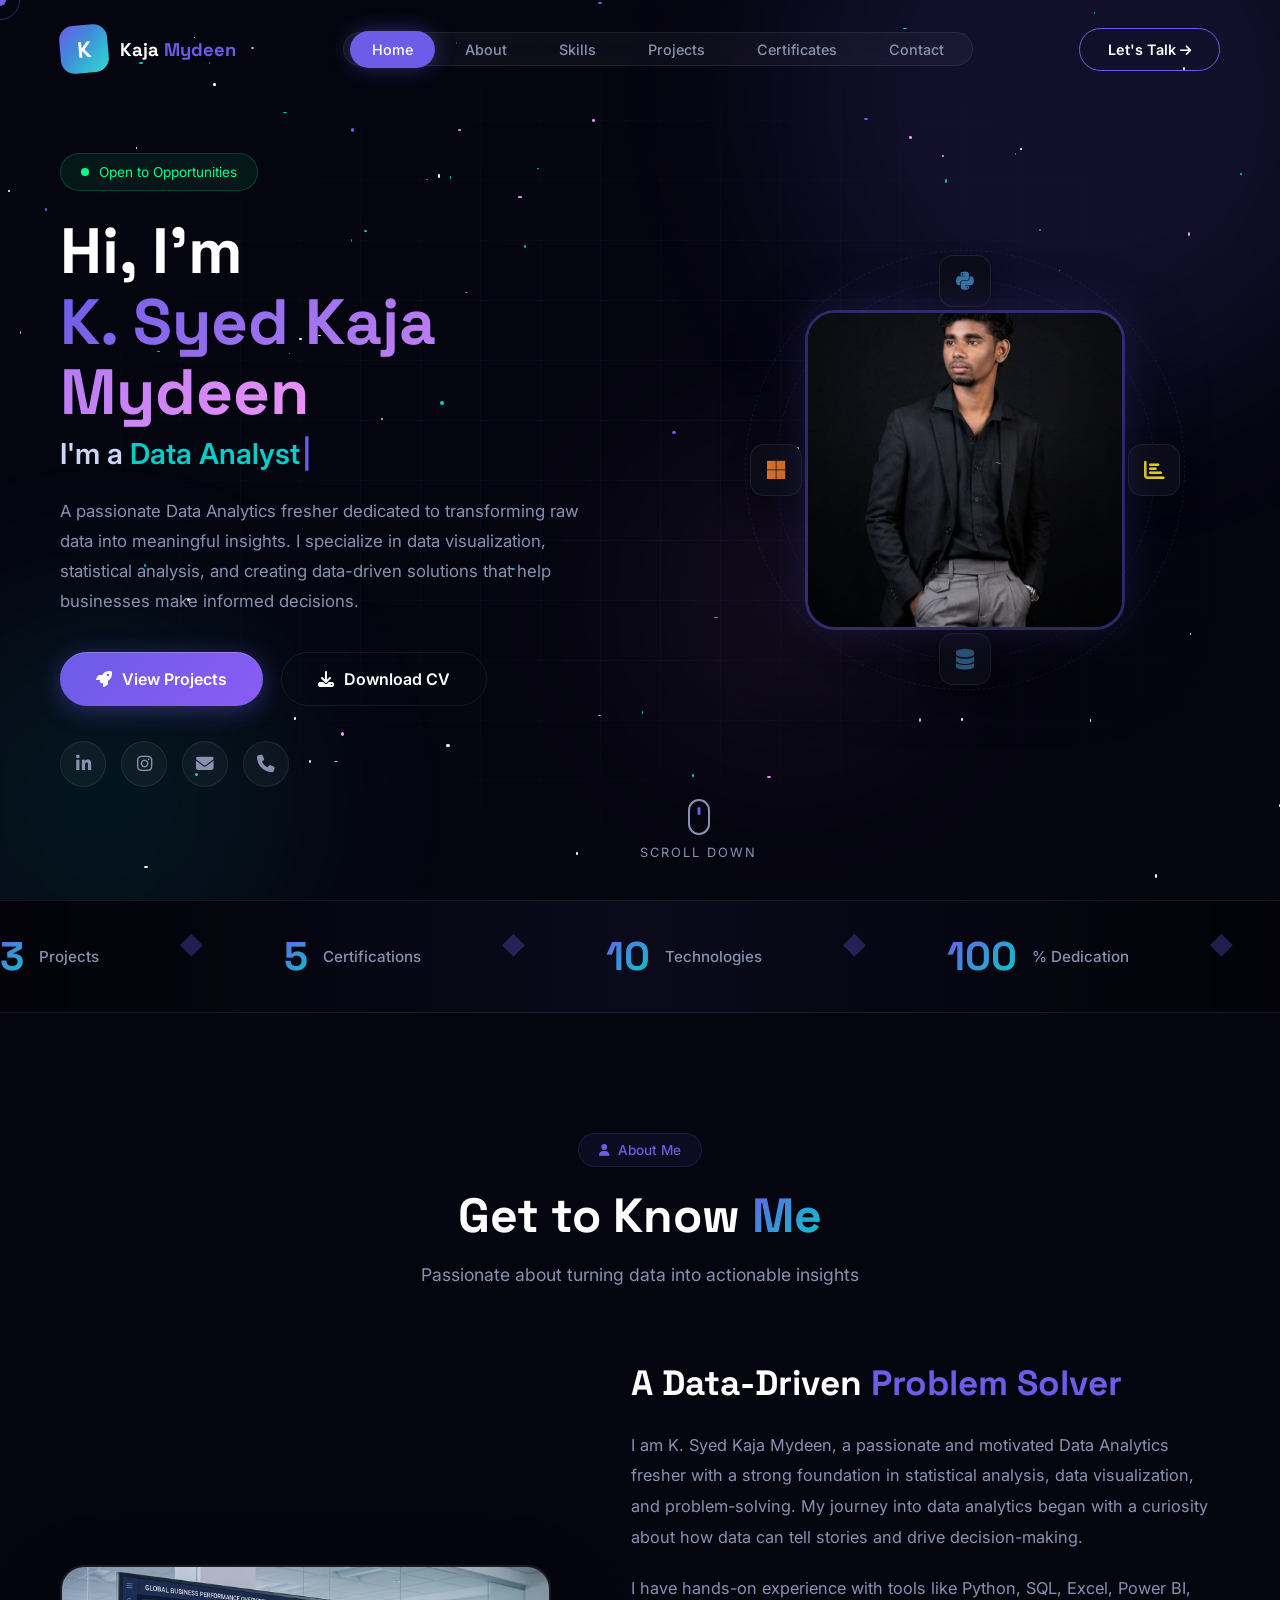
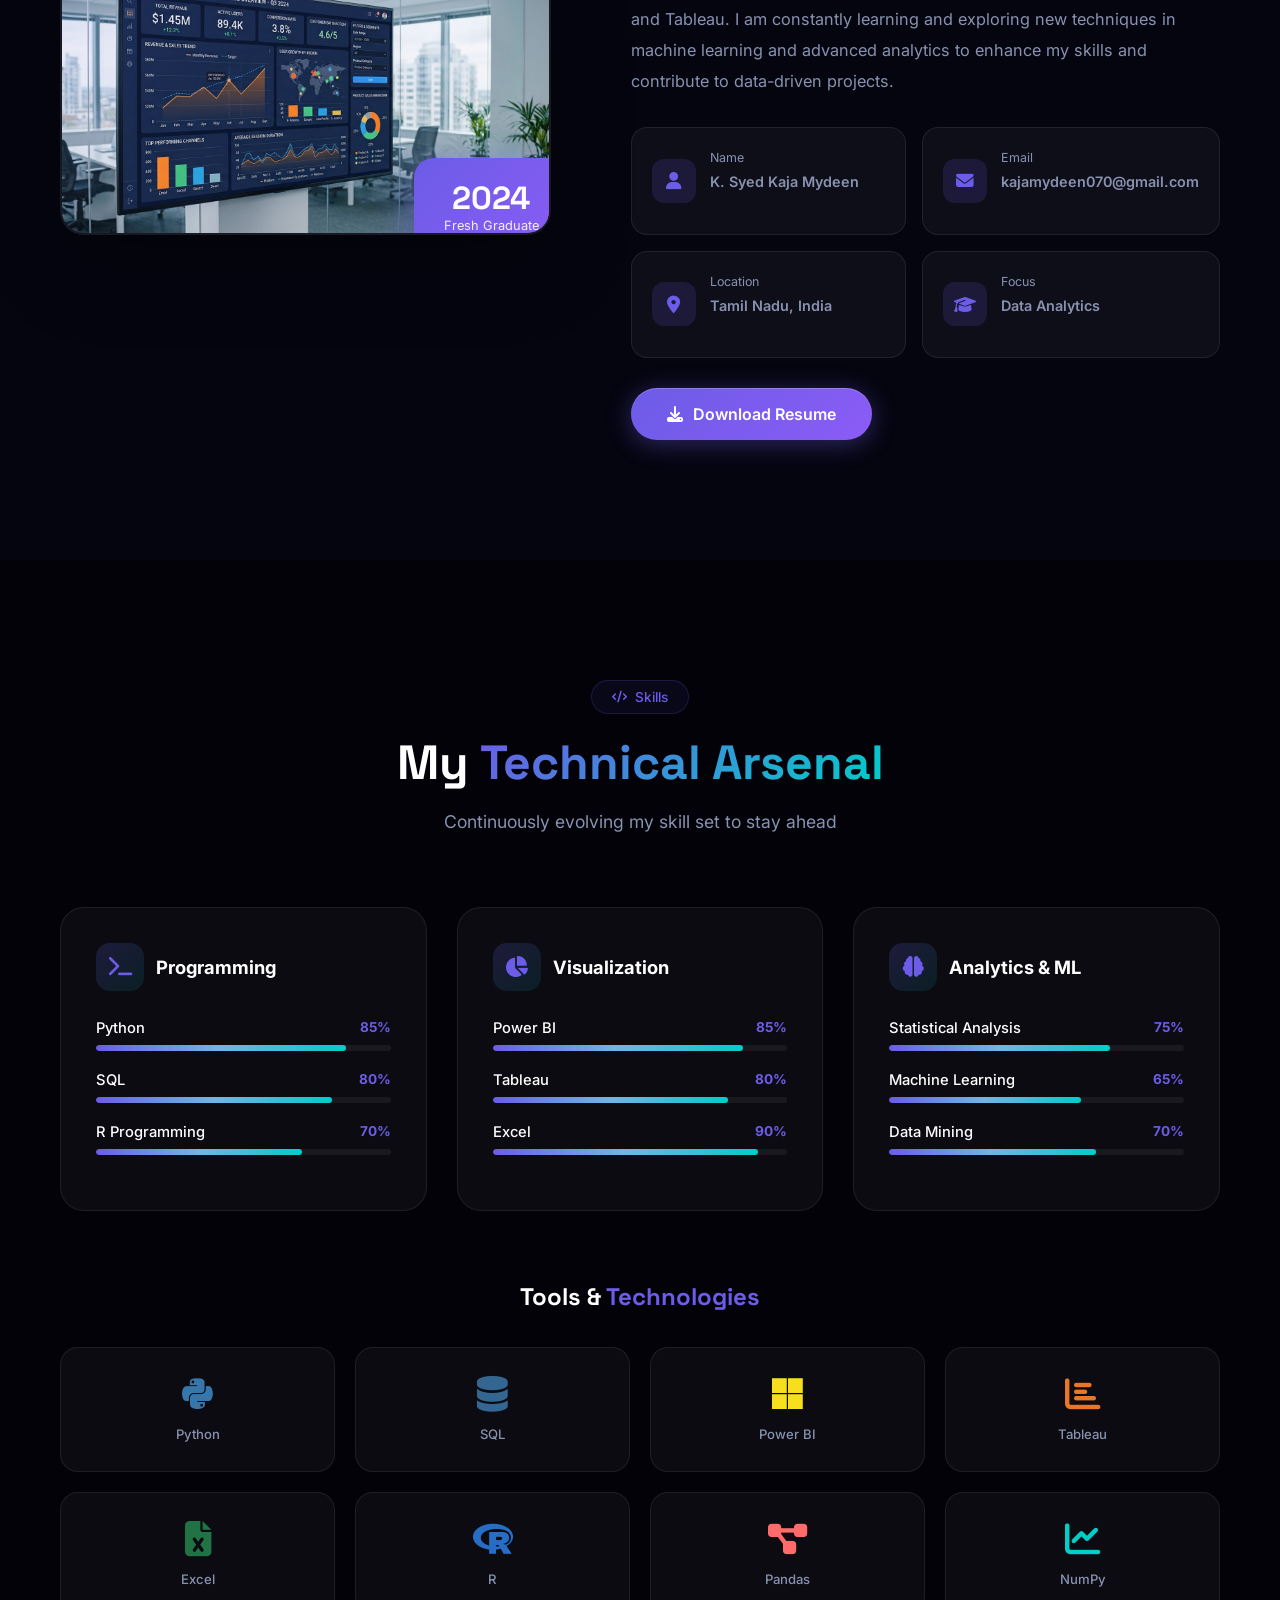
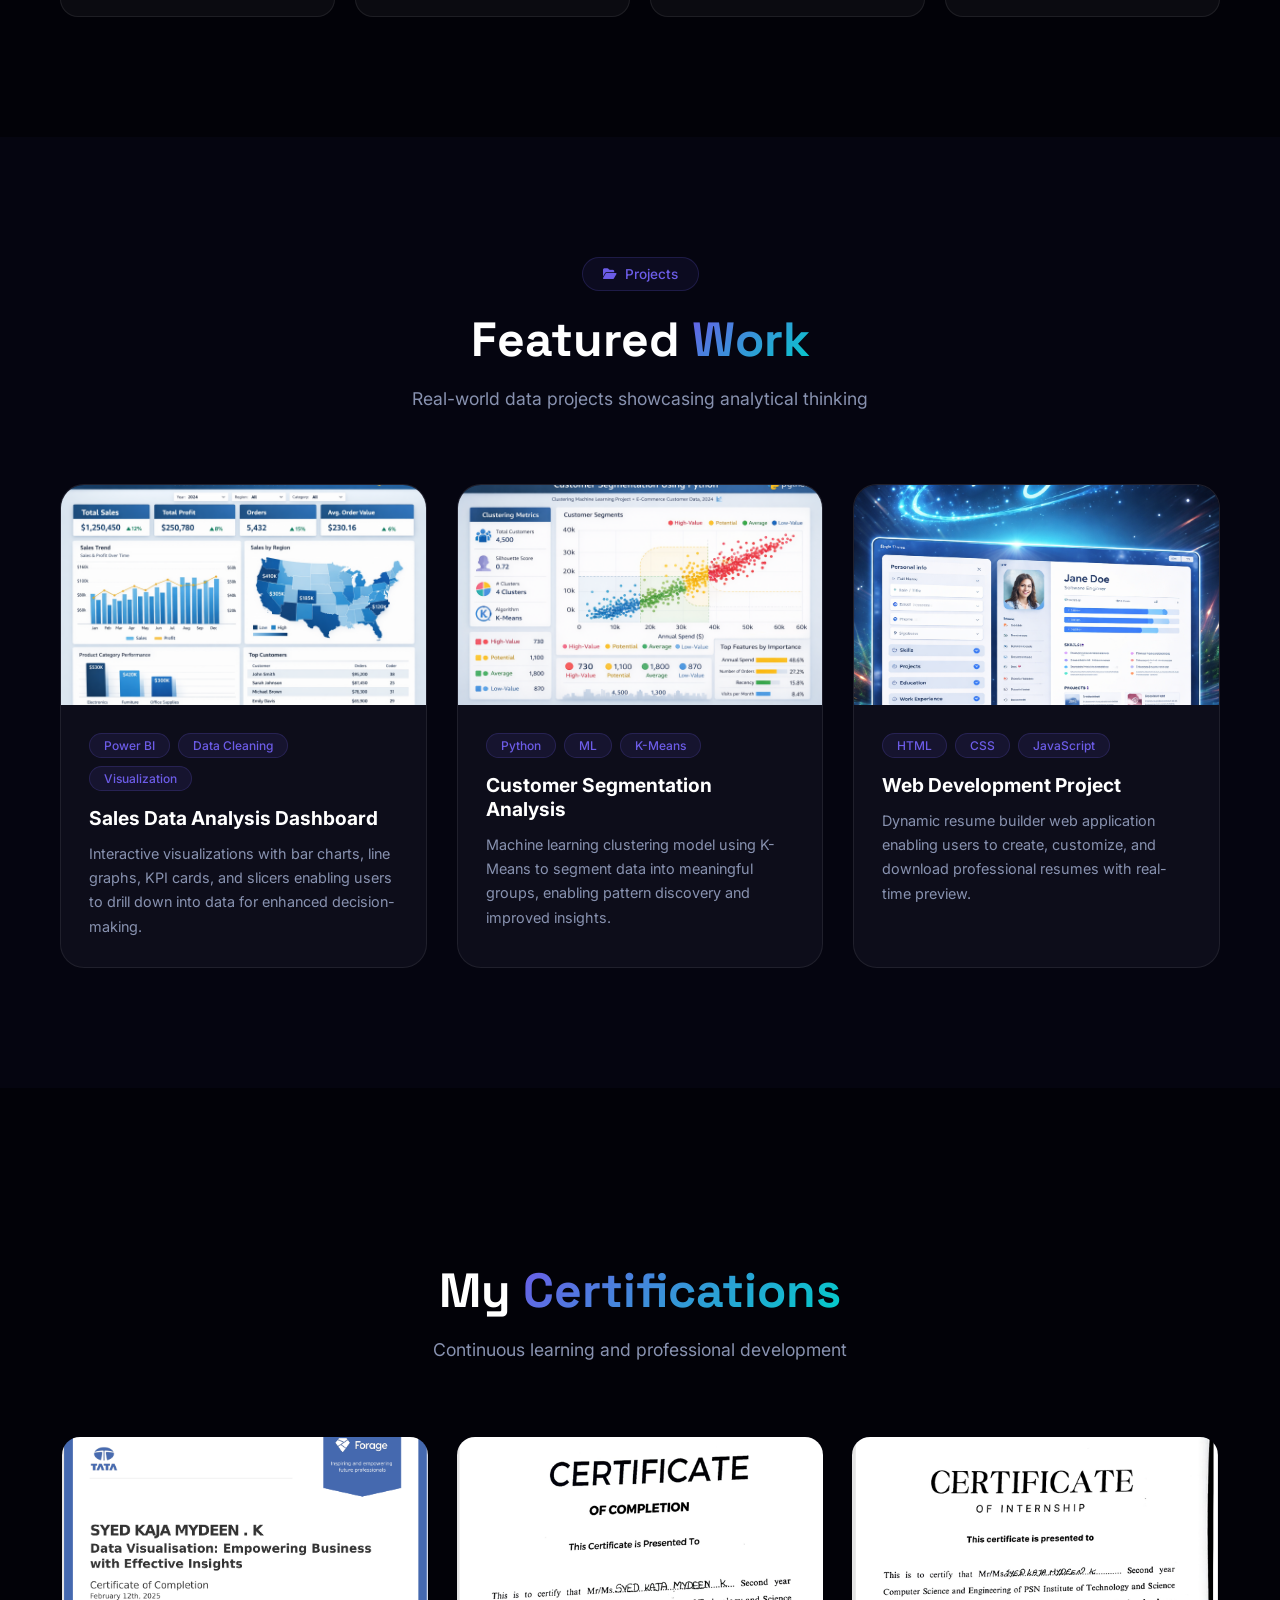
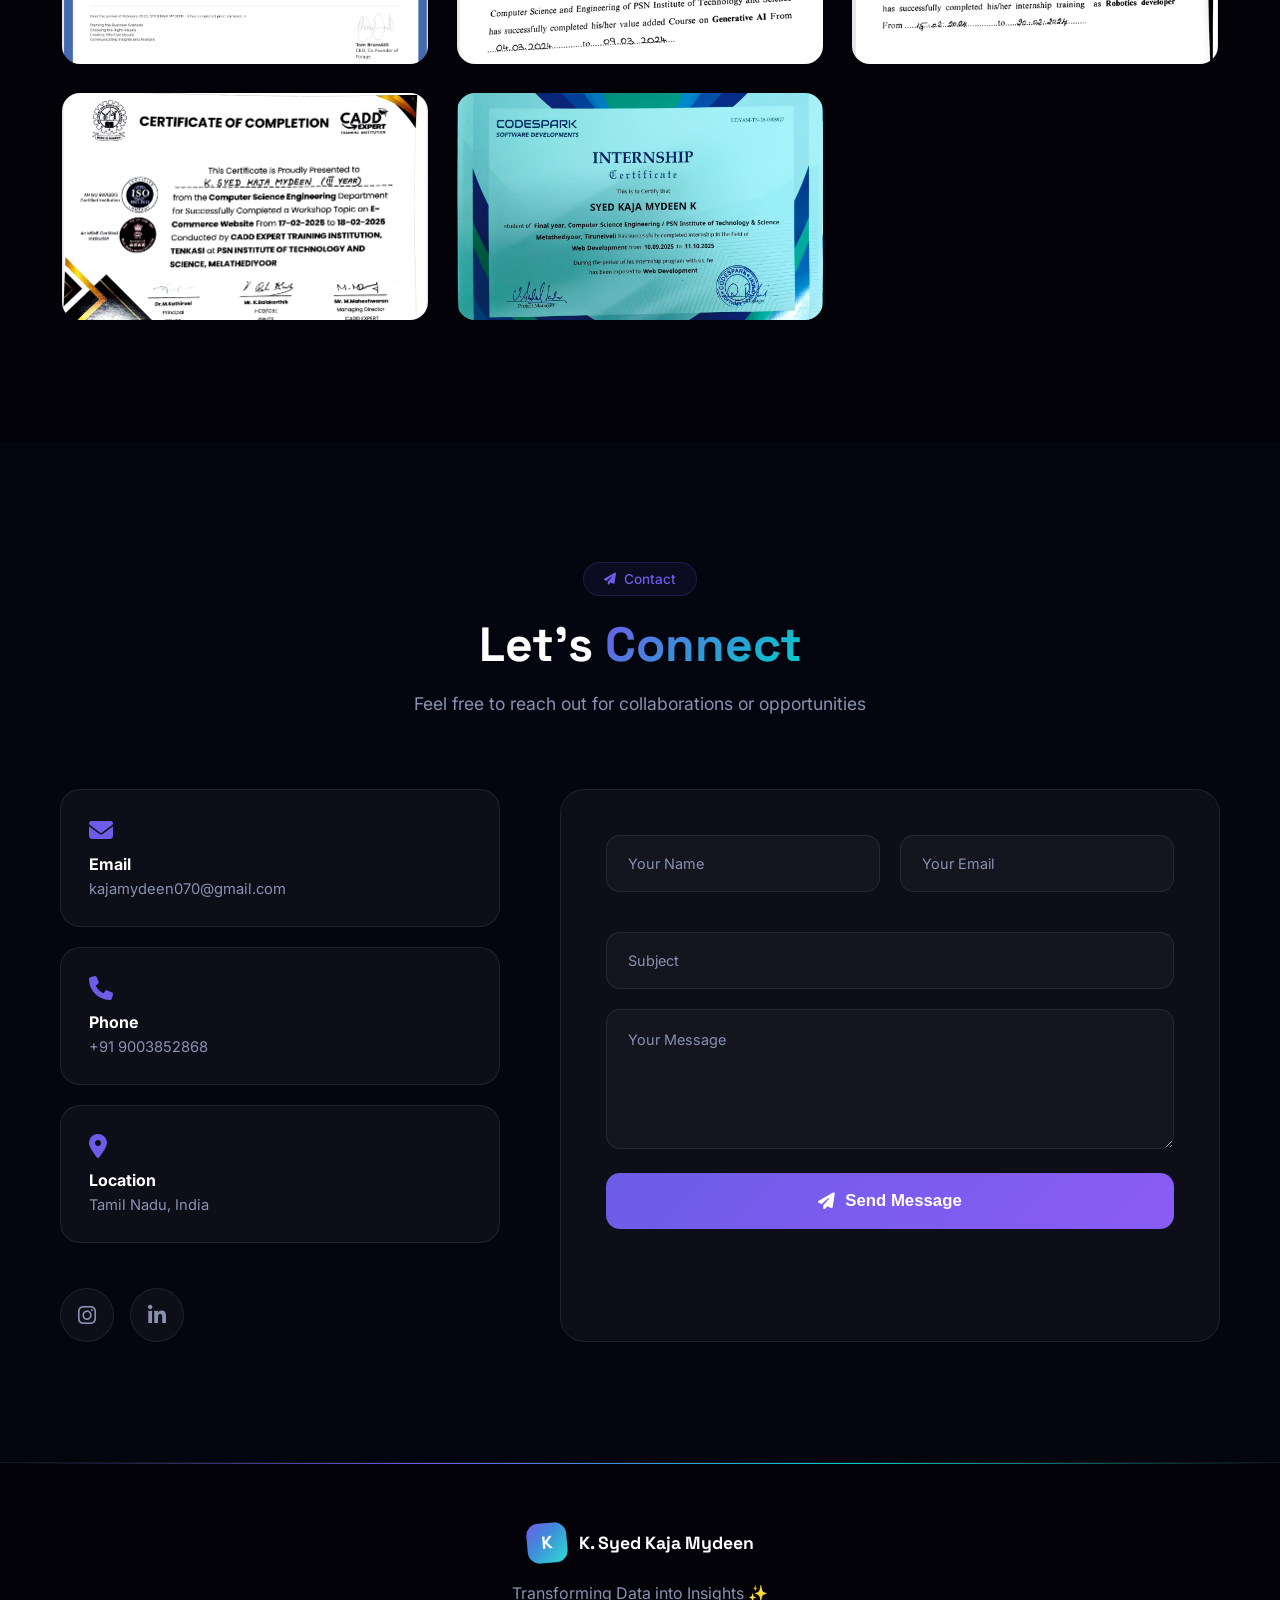
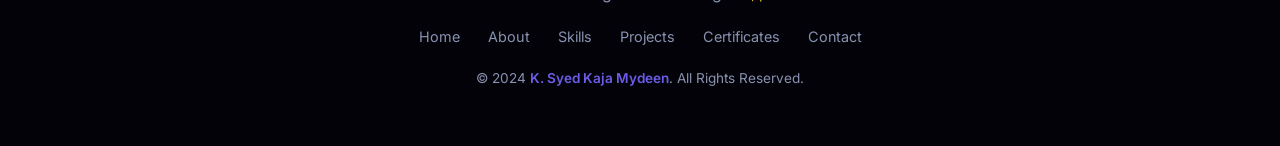
==== commit 6ce77d79: "Update index.html" ====
--- a/index.html
+++ b/index.html
@@ -916,7 +916,7 @@
         <div class="preloader-ring"></div>
         <div class="preloader-ring"></div>
     </div>
-    <div class="preloader-text">INITIALIZING</div>
+    <div class="preloader-text">WELCOME TO THR PORTFOLIO 🤟</div>
     <div class="preloader-counter" id="preloaderCounter">0%</div>
 </div>
 
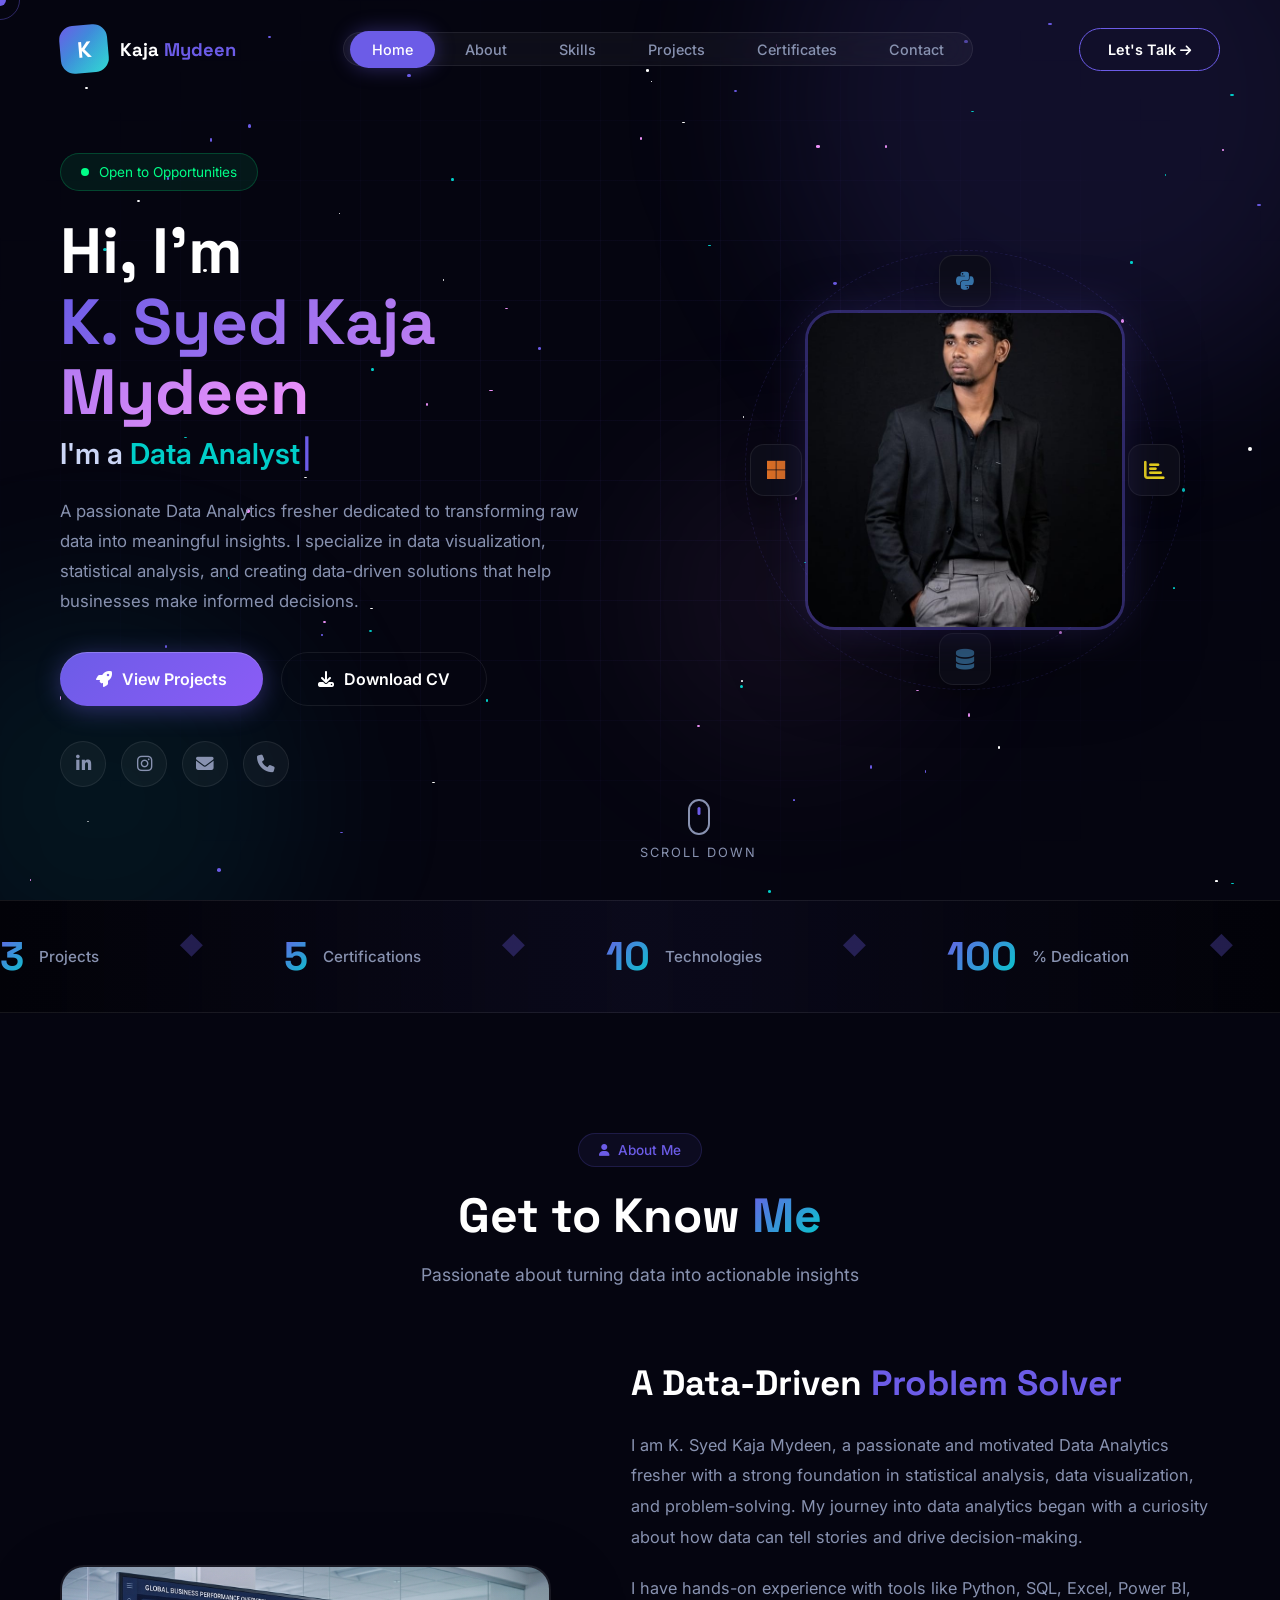
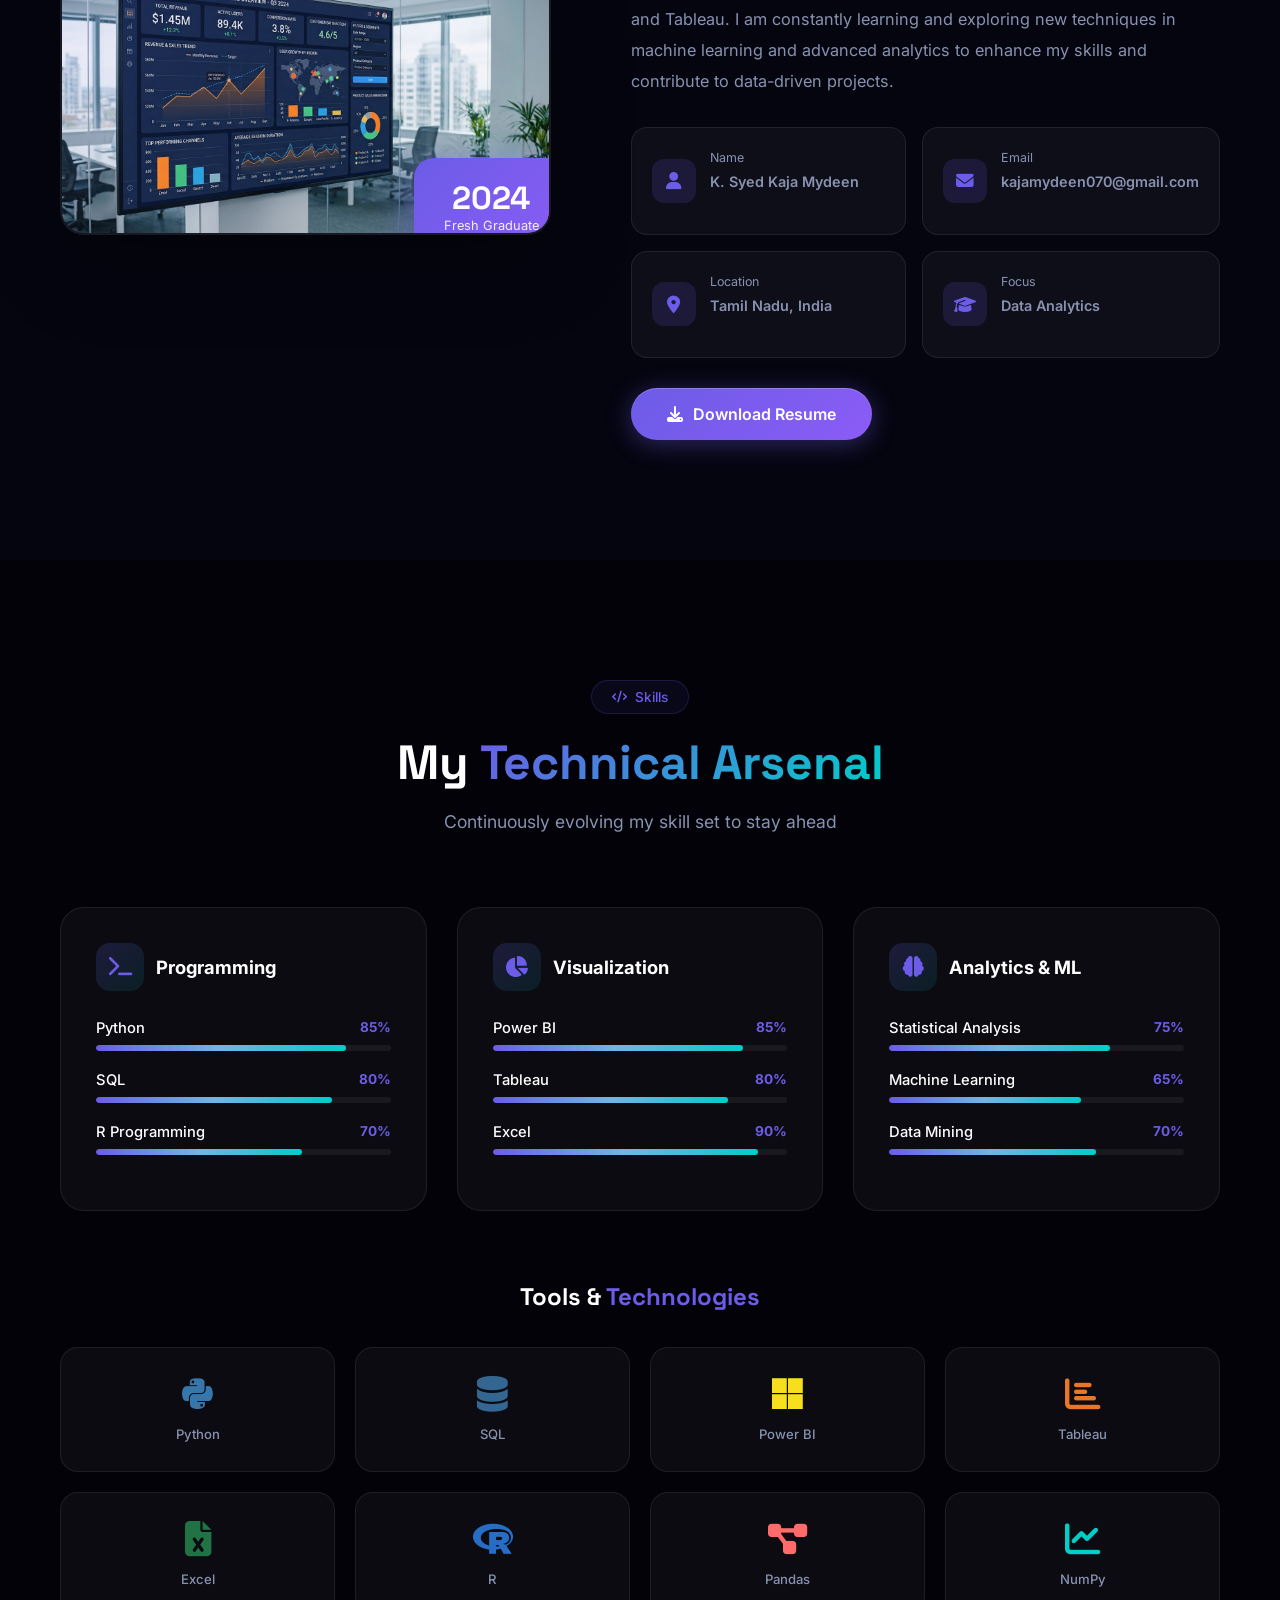
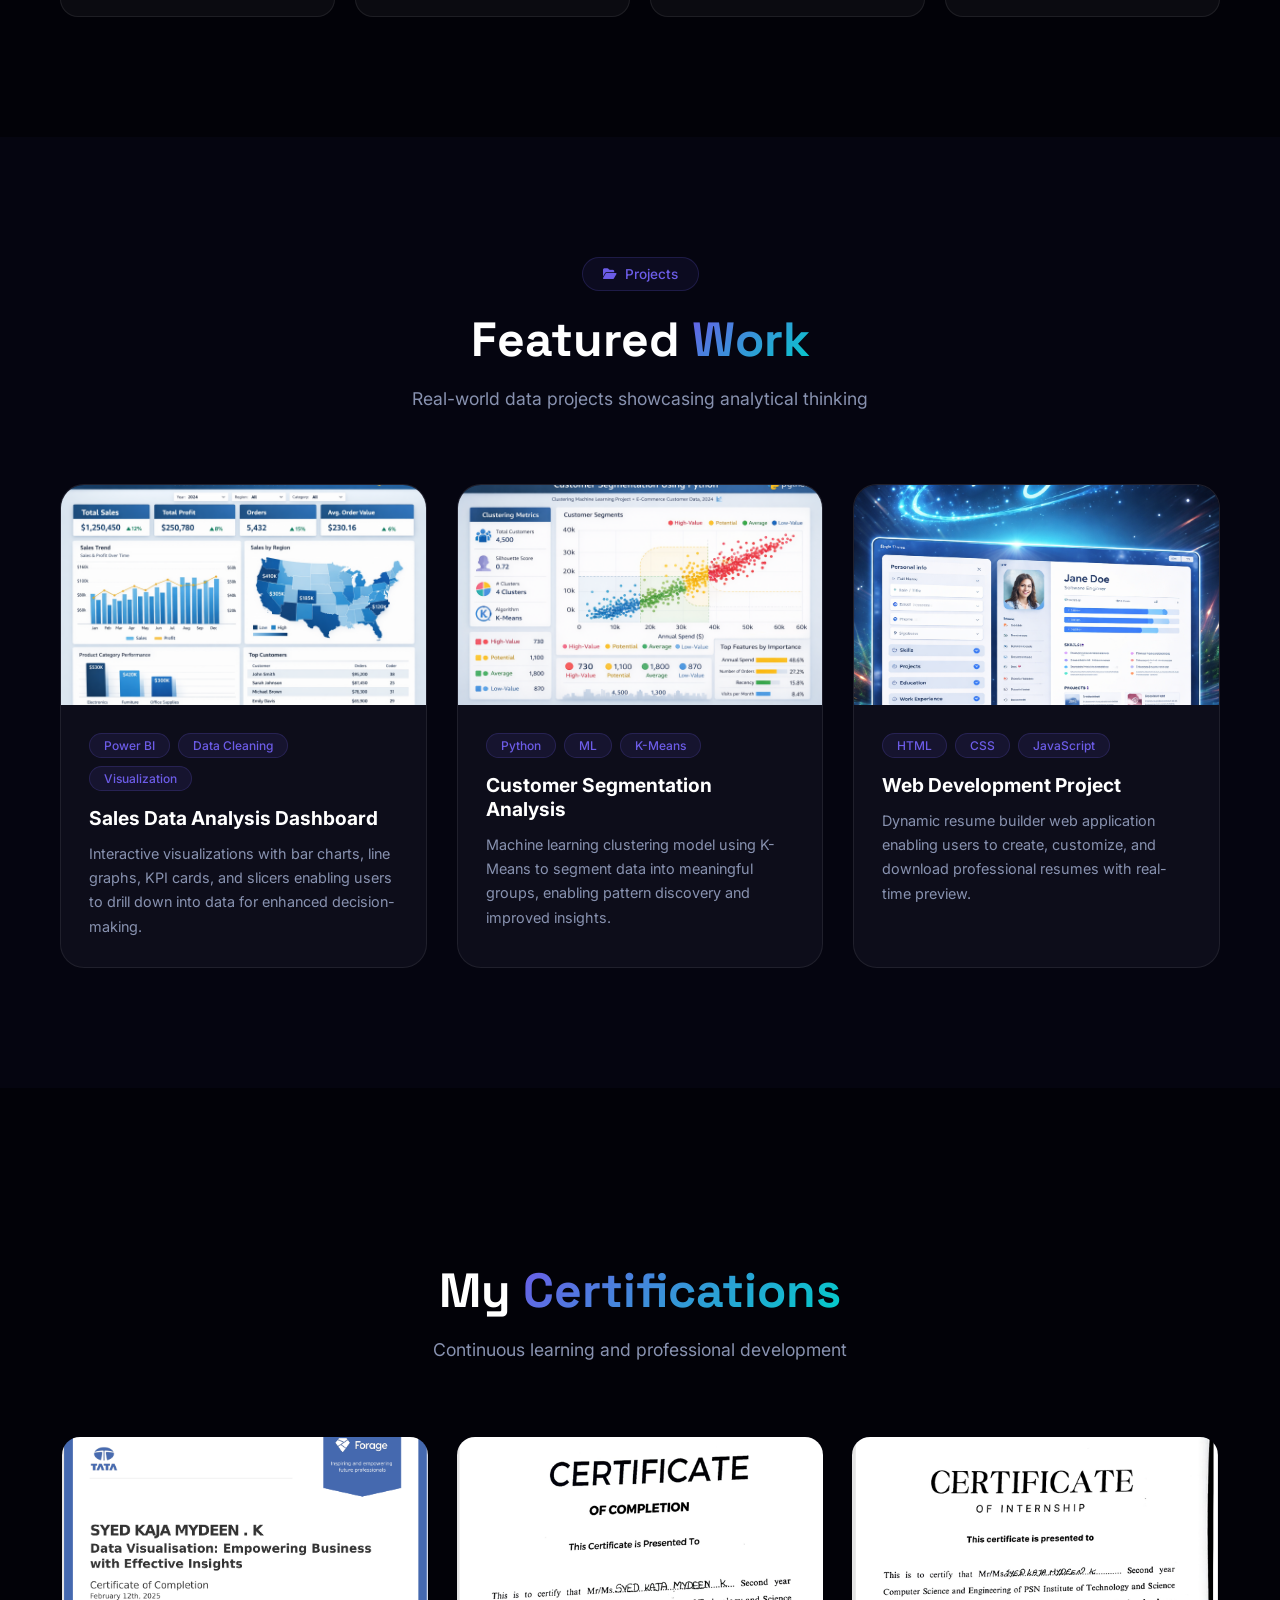
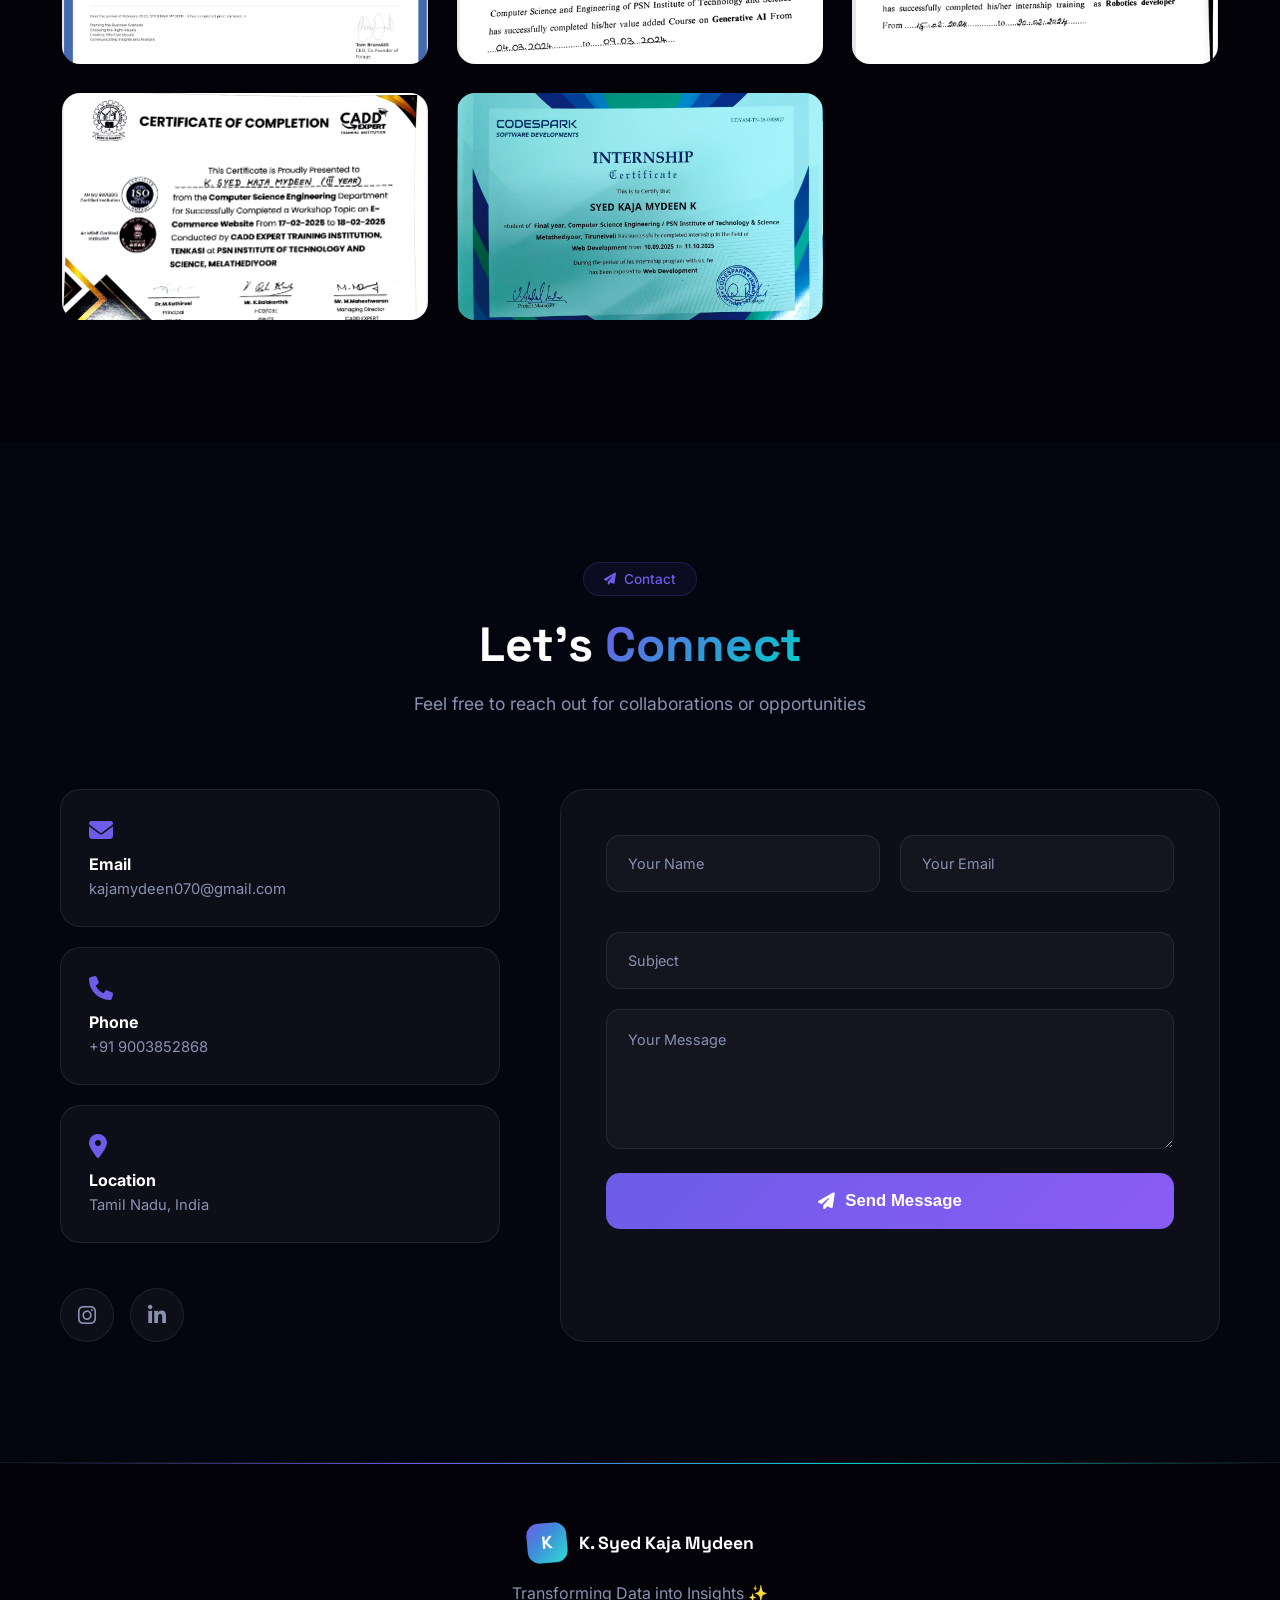
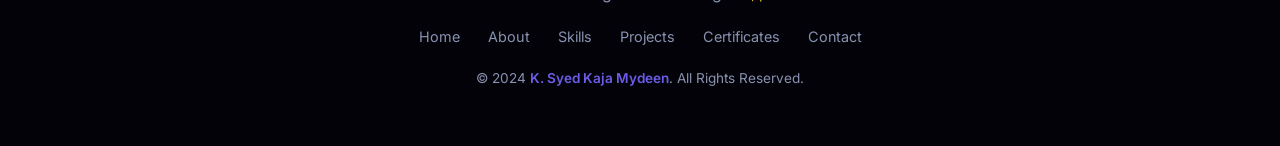
==== commit 99d7ef61: "Update index.html" ====
--- a/index.html
+++ b/index.html
@@ -916,7 +916,7 @@
         <div class="preloader-ring"></div>
         <div class="preloader-ring"></div>
     </div>
-    <div class="preloader-text">WELCOME TO THR PORTFOLIO 🤟</div>
+    <div class="preloader-text">WELCOME TO THE PORTFOLIO 🤟</div>
     <div class="preloader-counter" id="preloaderCounter">0%</div>
 </div>
 
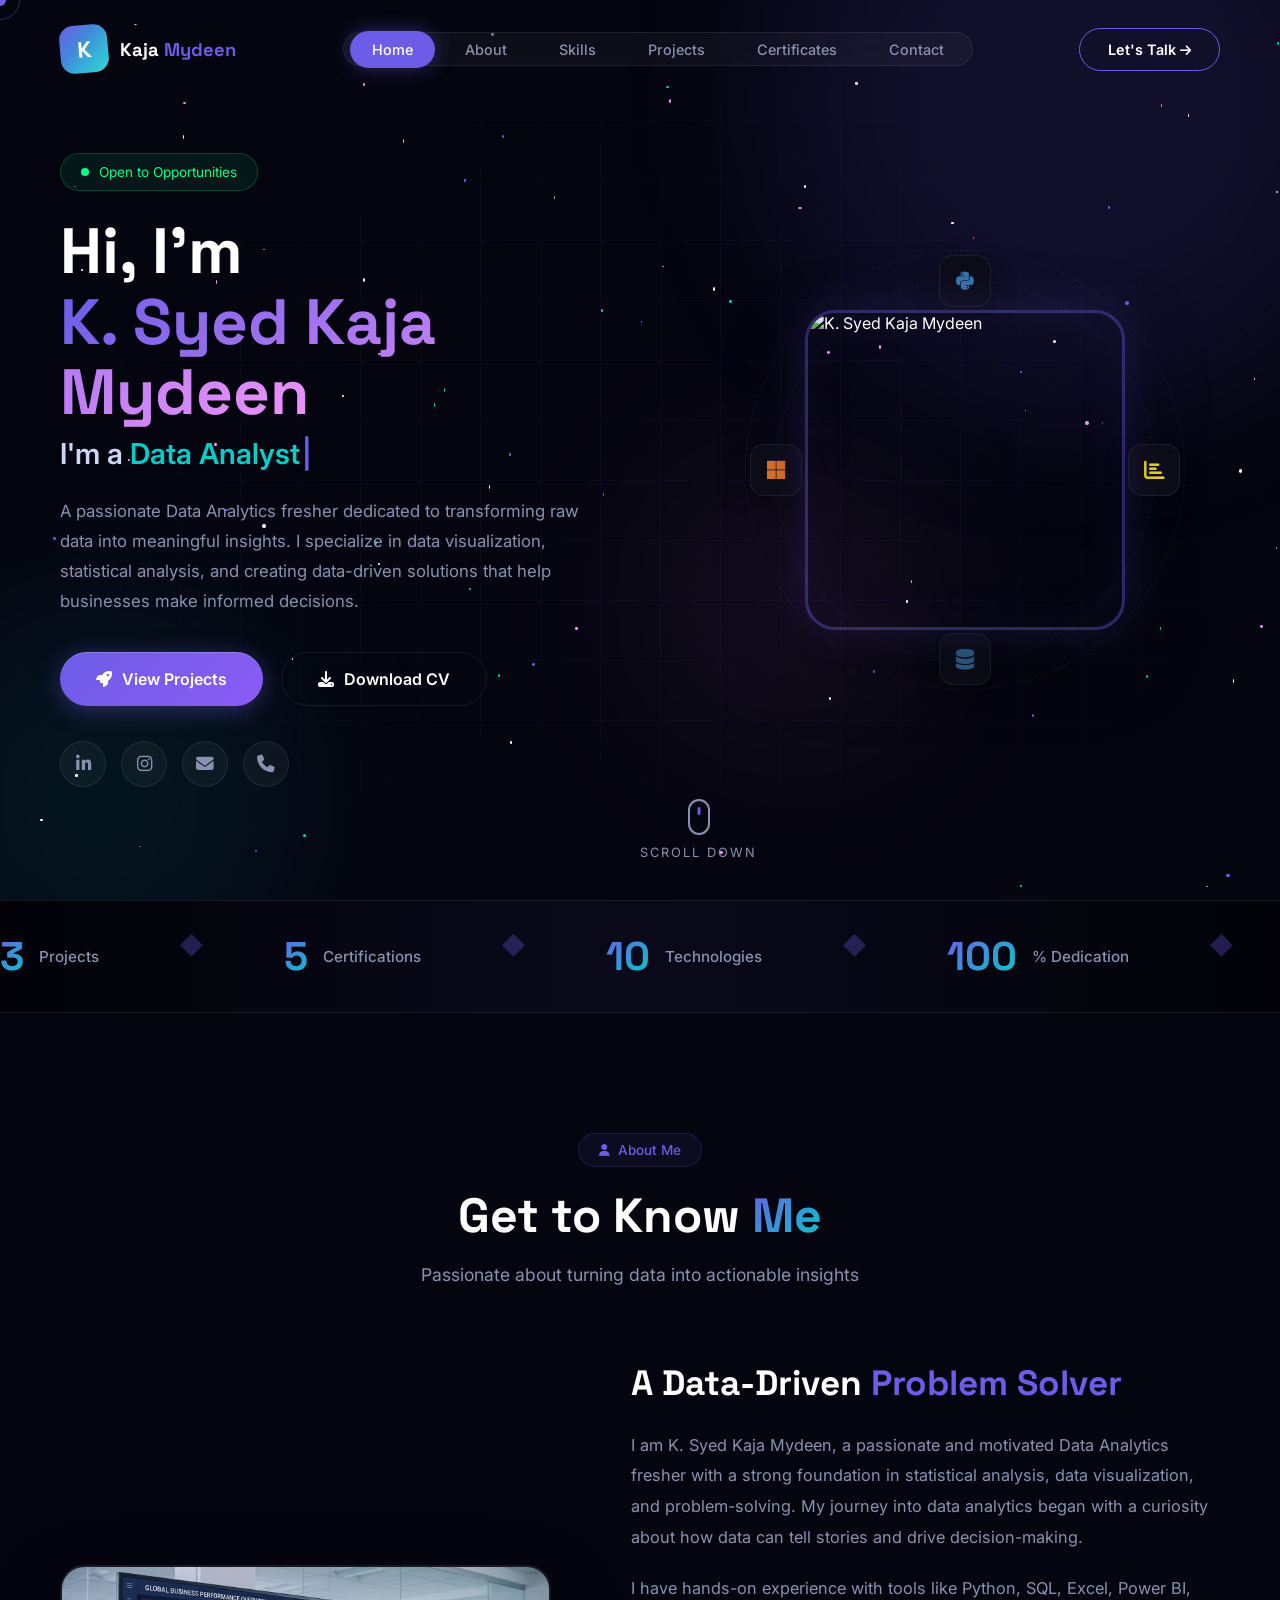
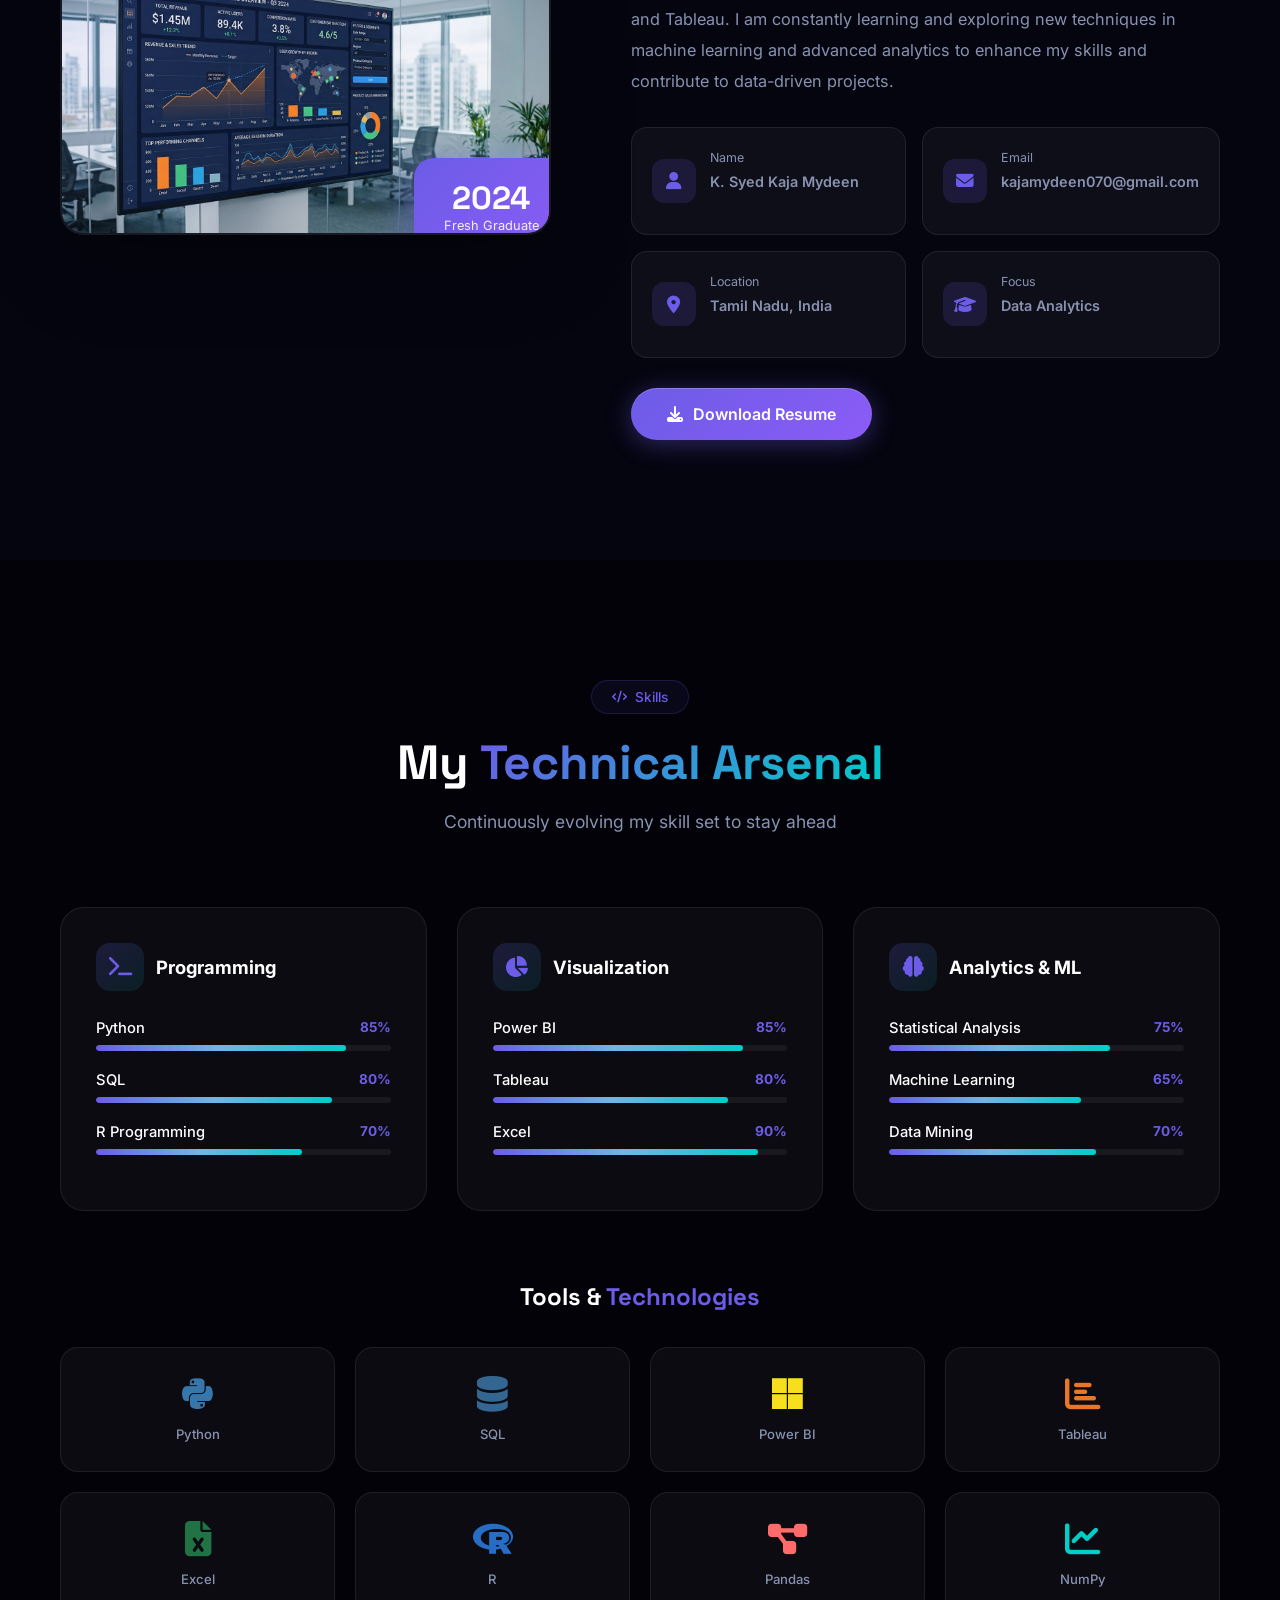
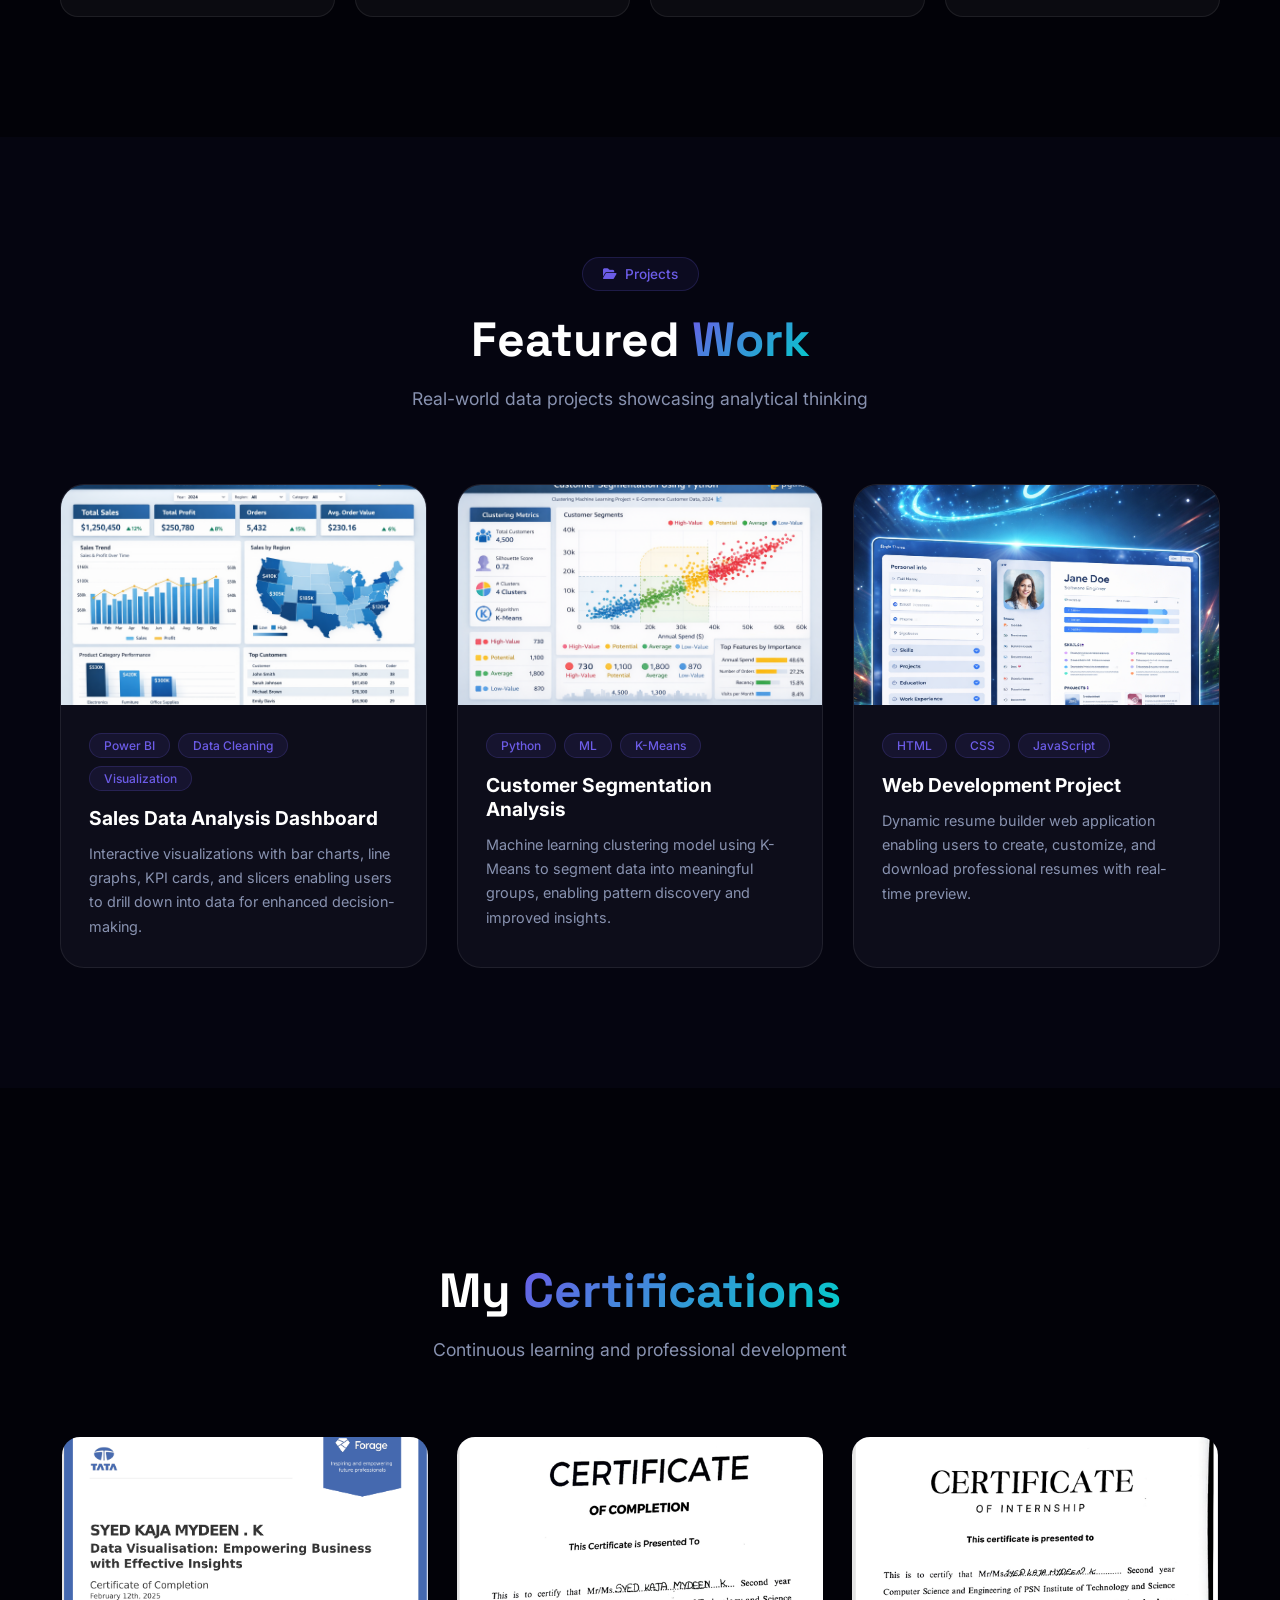
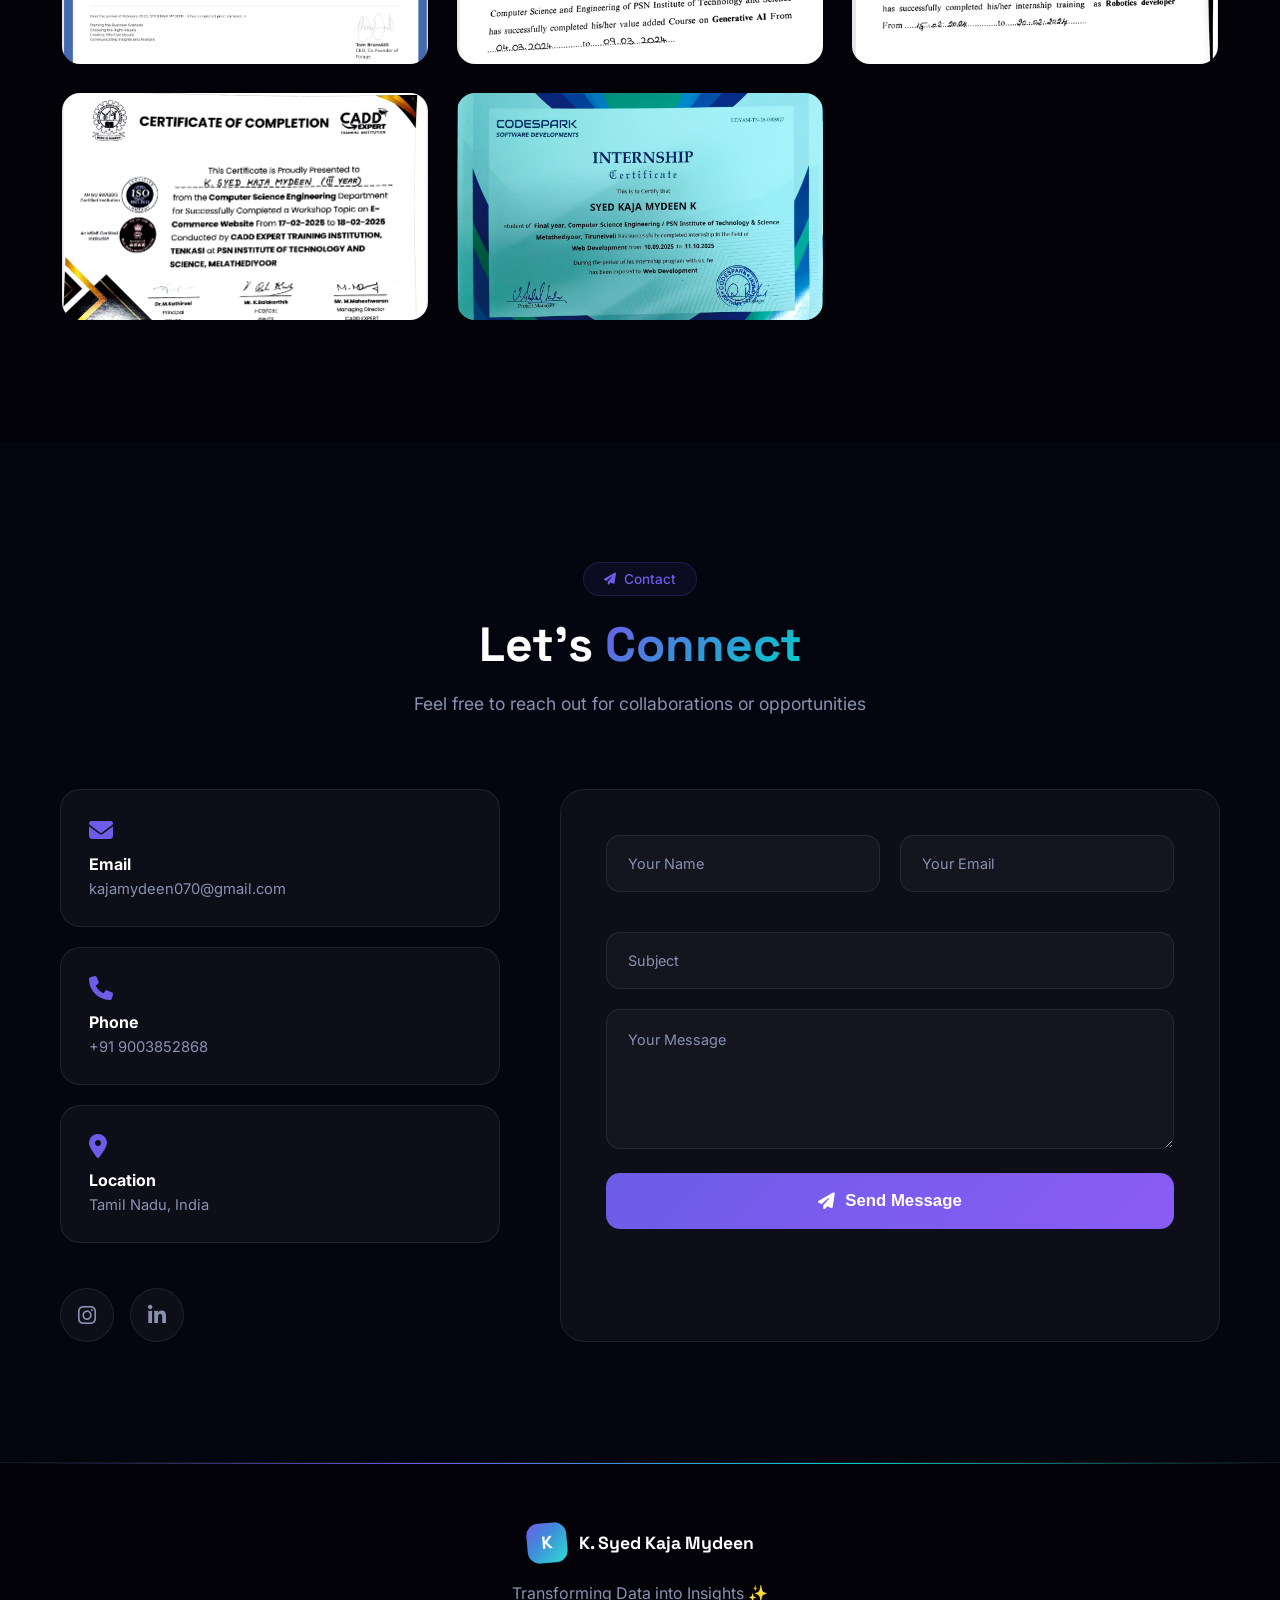
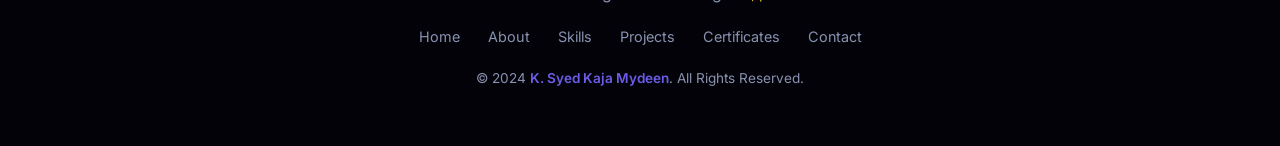
==== commit ecd99abf: "Update index.html" ====
--- a/index.html
+++ b/index.html
@@ -916,7 +916,7 @@
         <div class="preloader-ring"></div>
         <div class="preloader-ring"></div>
     </div>
-    <div class="preloader-text">WELCOME TO THE PORTFOLIO 🤟</div>
+    <div class="preloader-text">WELCOME TO MY PORTFOLIO</div>
     <div class="preloader-counter" id="preloaderCounter">0%</div>
 </div>
 
@@ -973,7 +973,7 @@
             <a href="#projects" class="btn btn-glow">
                 <i class="fas fa-rocket"></i> View Projects
             </a>
-            <a href="My Resume-1 (1).pdf" download class="btn btn-ghost">
+            <a href="single page resume (1).pdf" download class="btn btn-ghost">
                 <i class="fas fa-download"></i> Download CV
             </a>
         </div>
@@ -996,7 +996,7 @@
                 </div>
                 <div class="orbit orbit-2"></div>
                 <div class="profile-frame">
-                    <img src="profile.1.jpeg" alt="K. Syed Kaja Mydeen">
+                    <img src="preofile.jpeg" alt="K. Syed Kaja Mydeen">
                 </div>
             </div>
         </div>
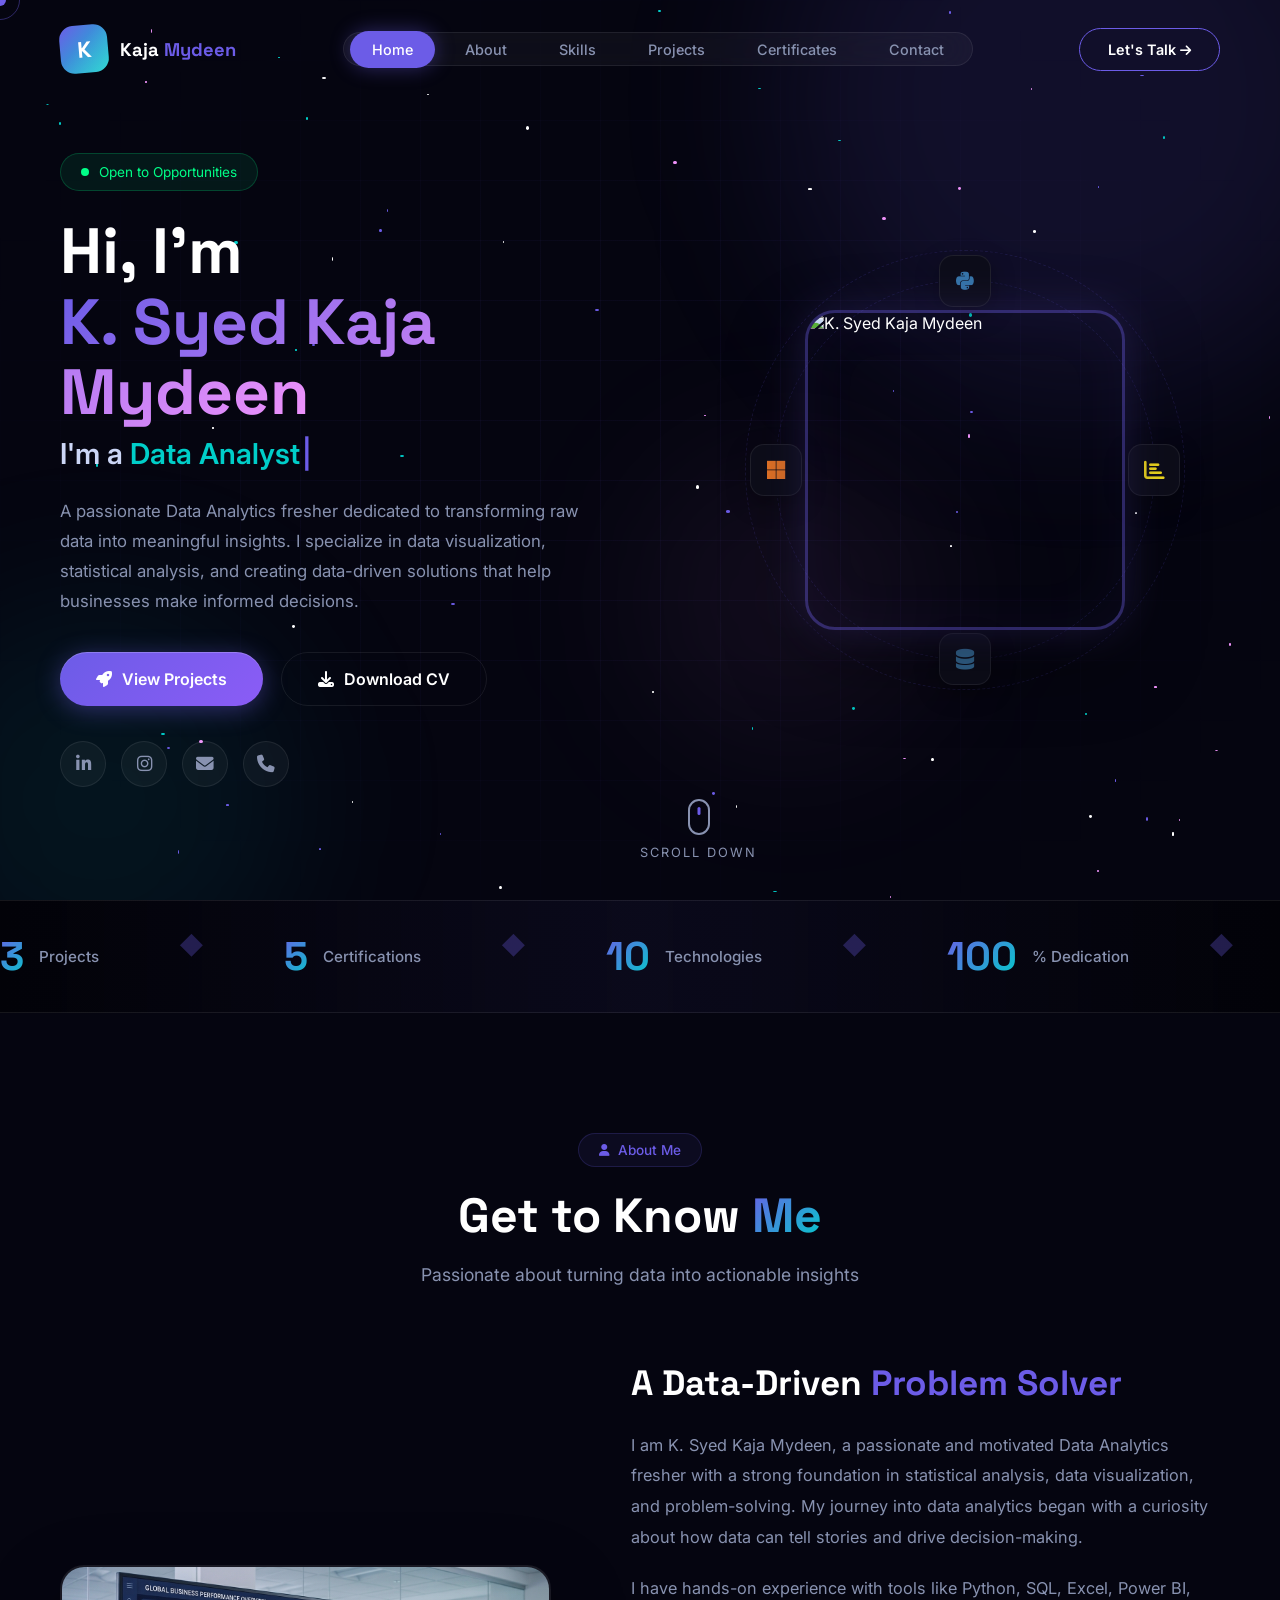
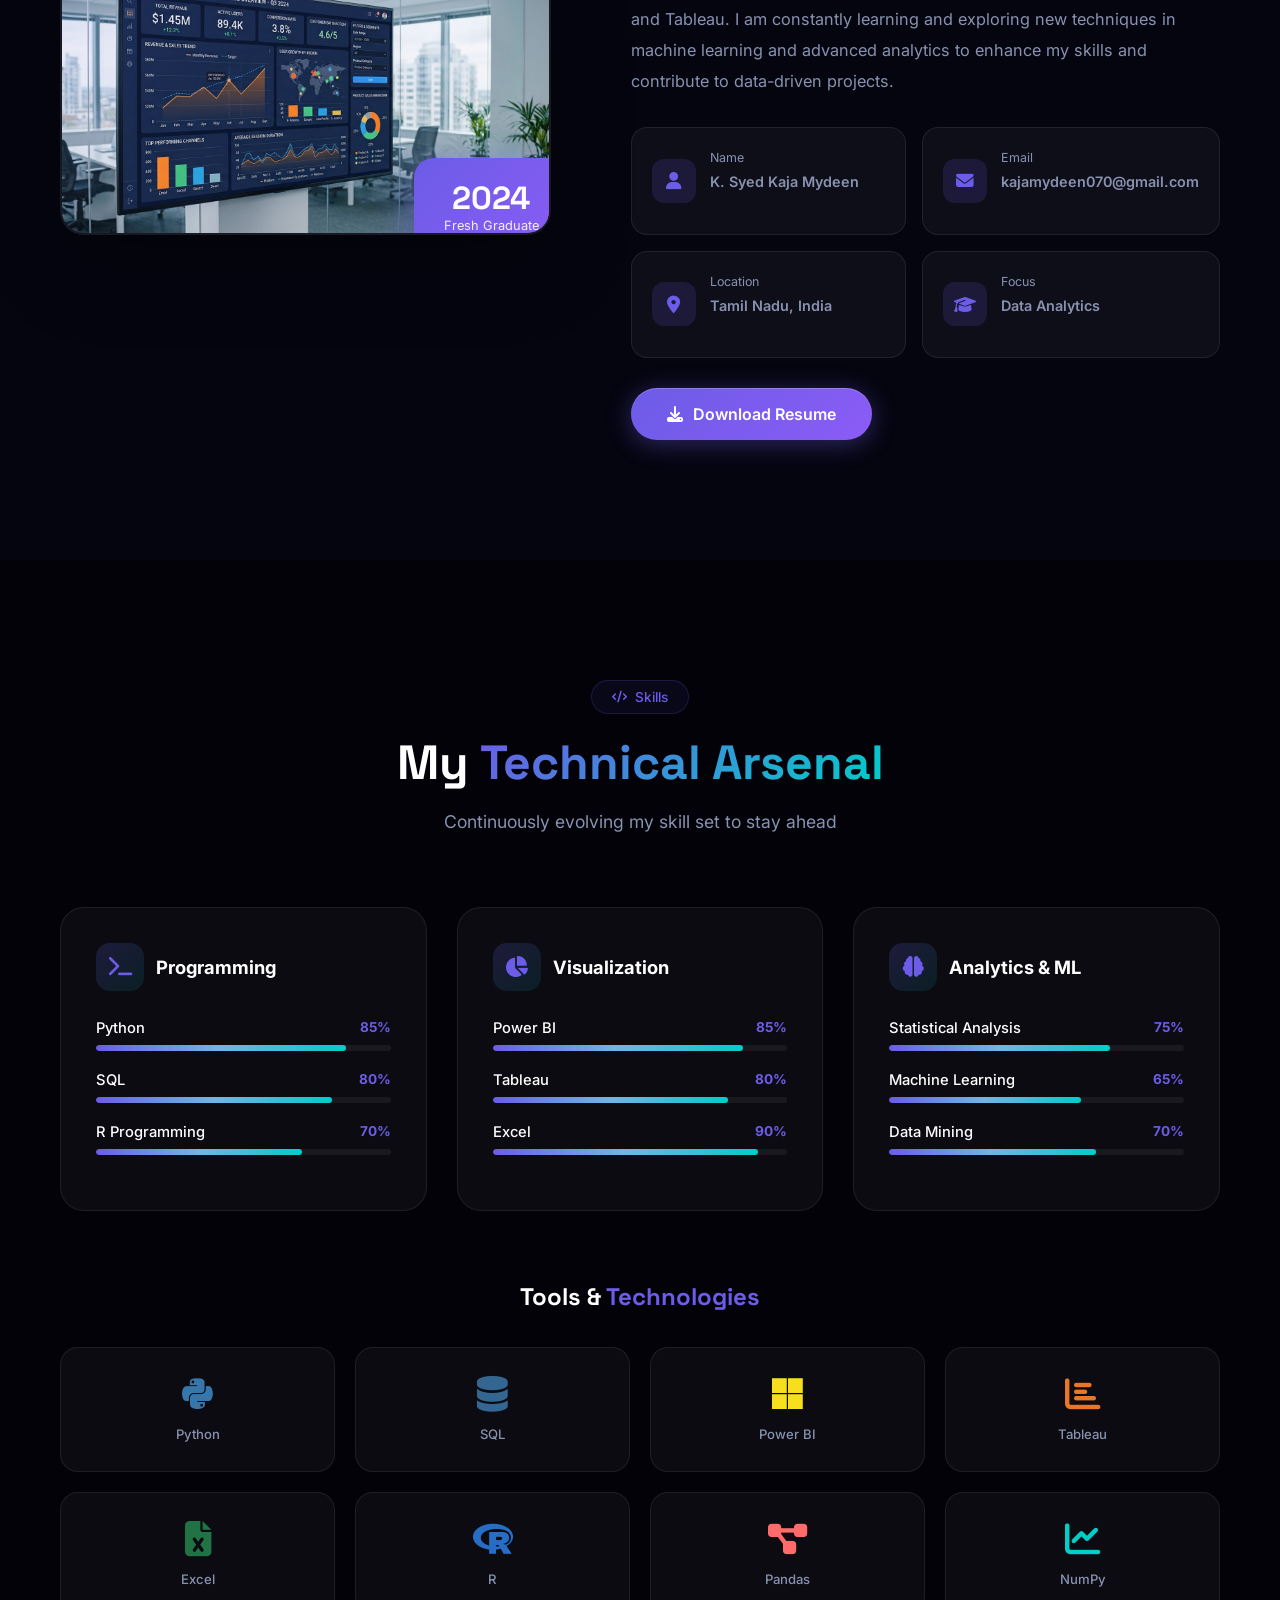
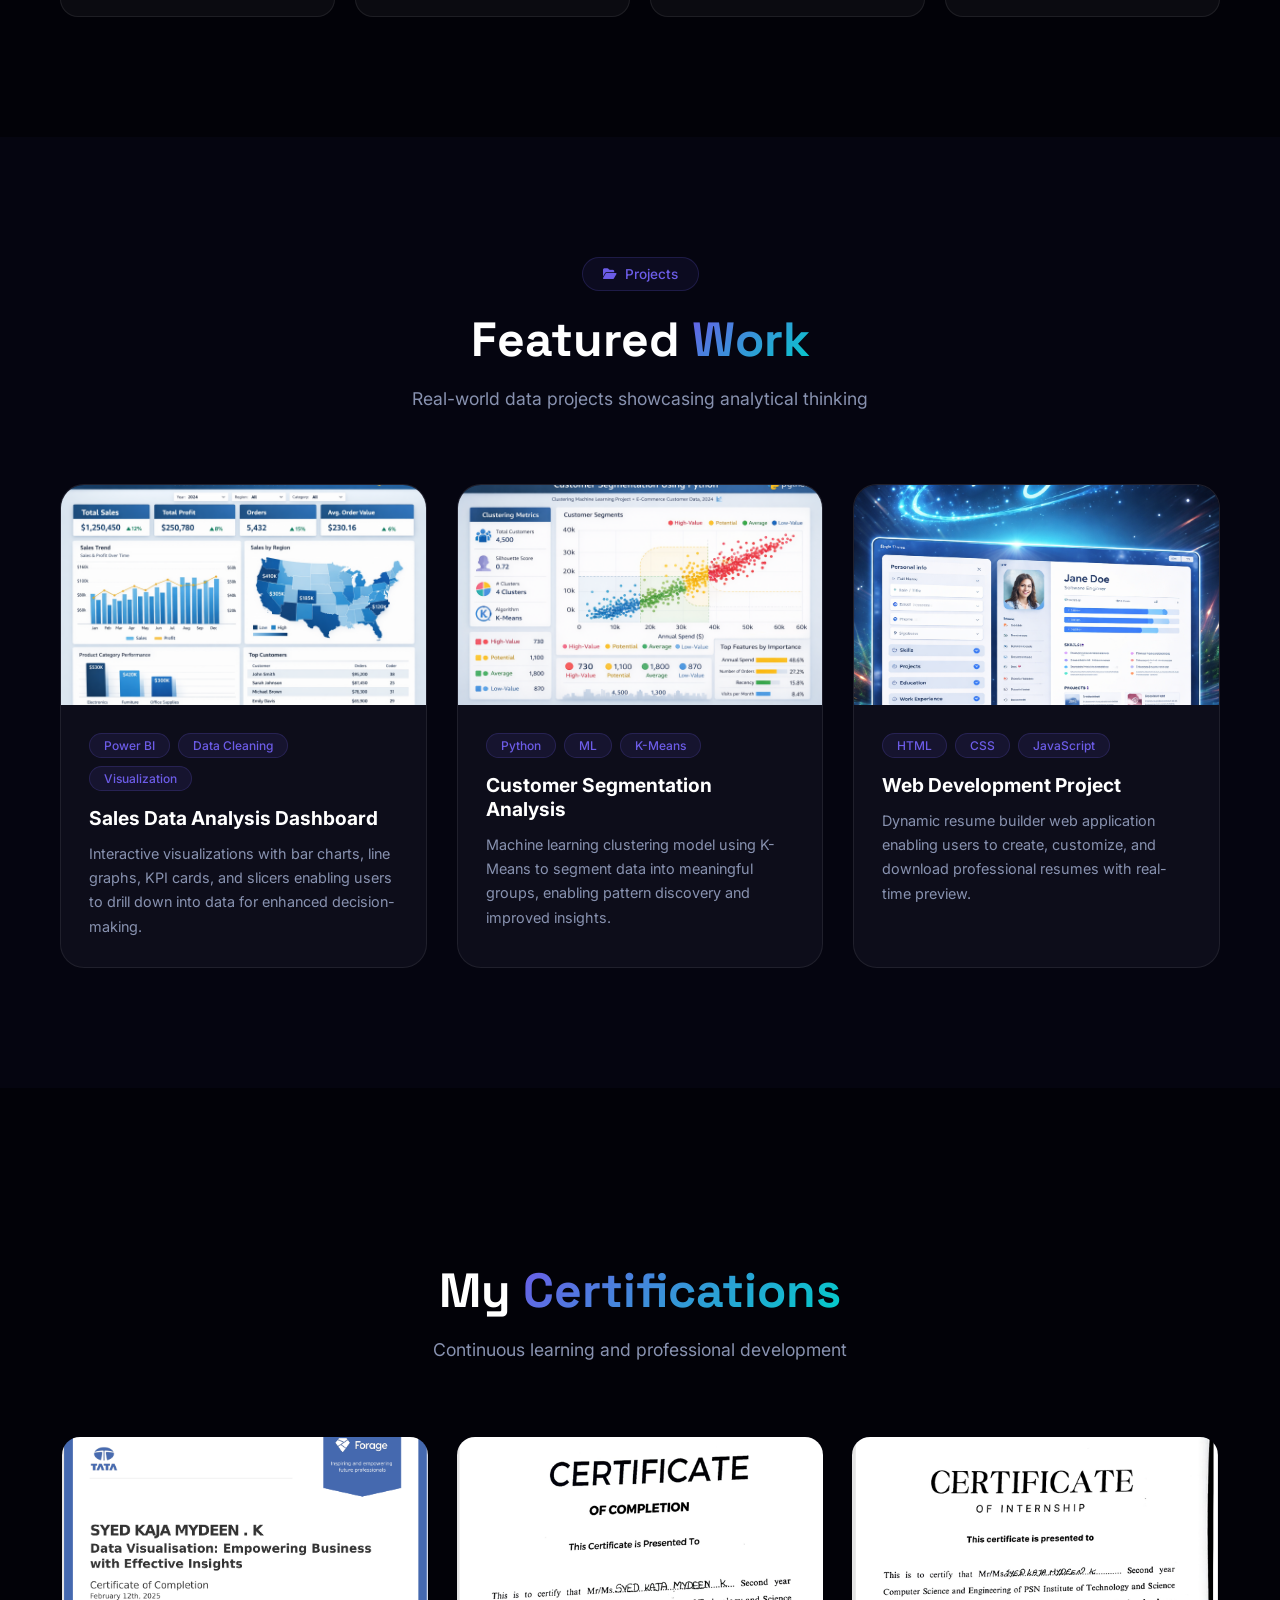
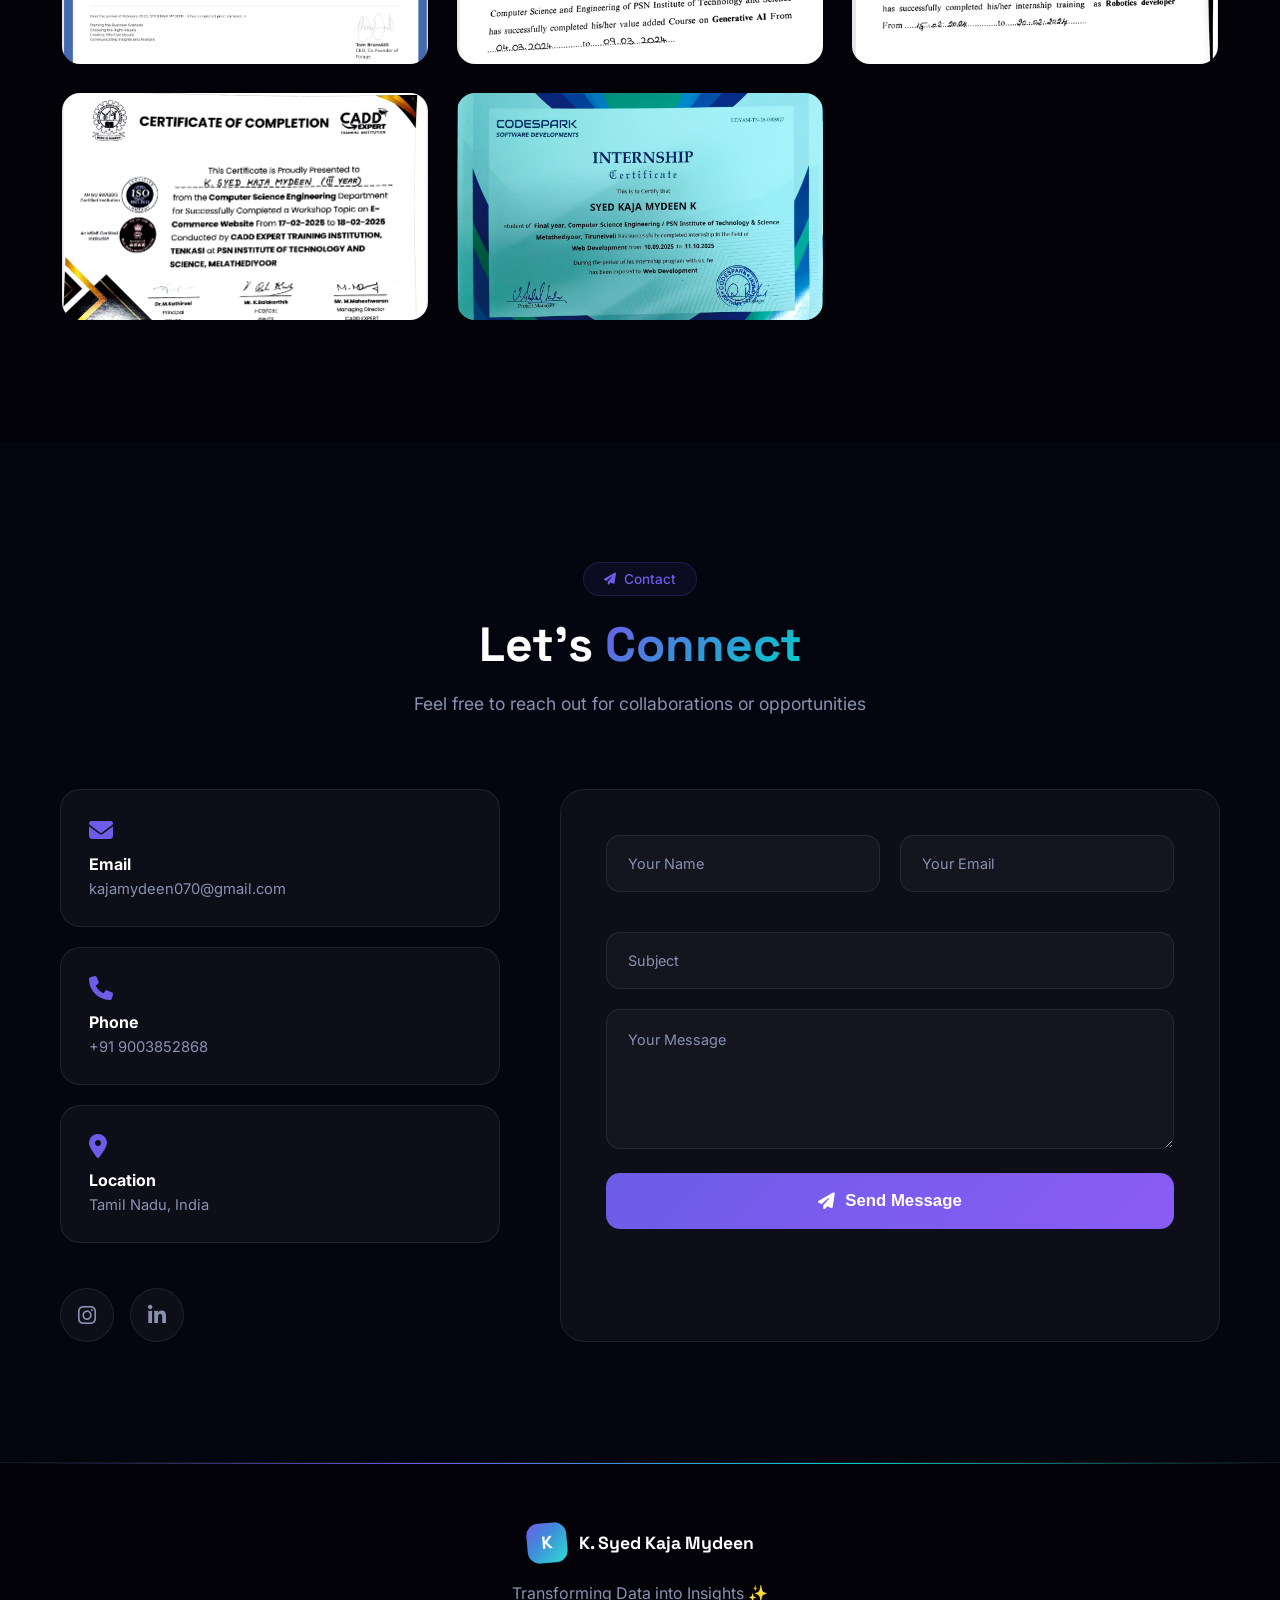
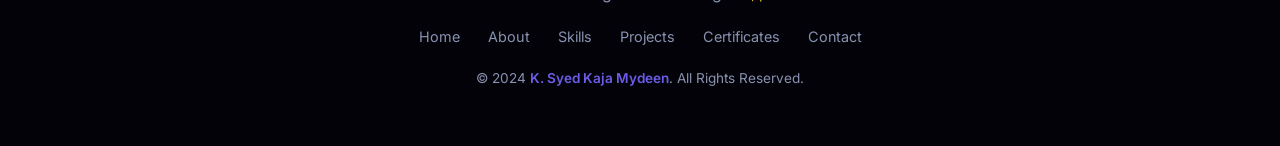
==== commit 119533bc: "Update index.html" ====
--- a/index.html
+++ b/index.html
@@ -973,7 +973,7 @@
             <a href="#projects" class="btn btn-glow">
                 <i class="fas fa-rocket"></i> View Projects
             </a>
-            <a href="single page resume (1).pdf" download class="btn btn-ghost">
+            <a href="C:\Users\ELCOT\Desktop\kaja\single page resume (1).pdf" download class="btn btn-ghost">
                 <i class="fas fa-download"></i> Download CV
             </a>
         </div>
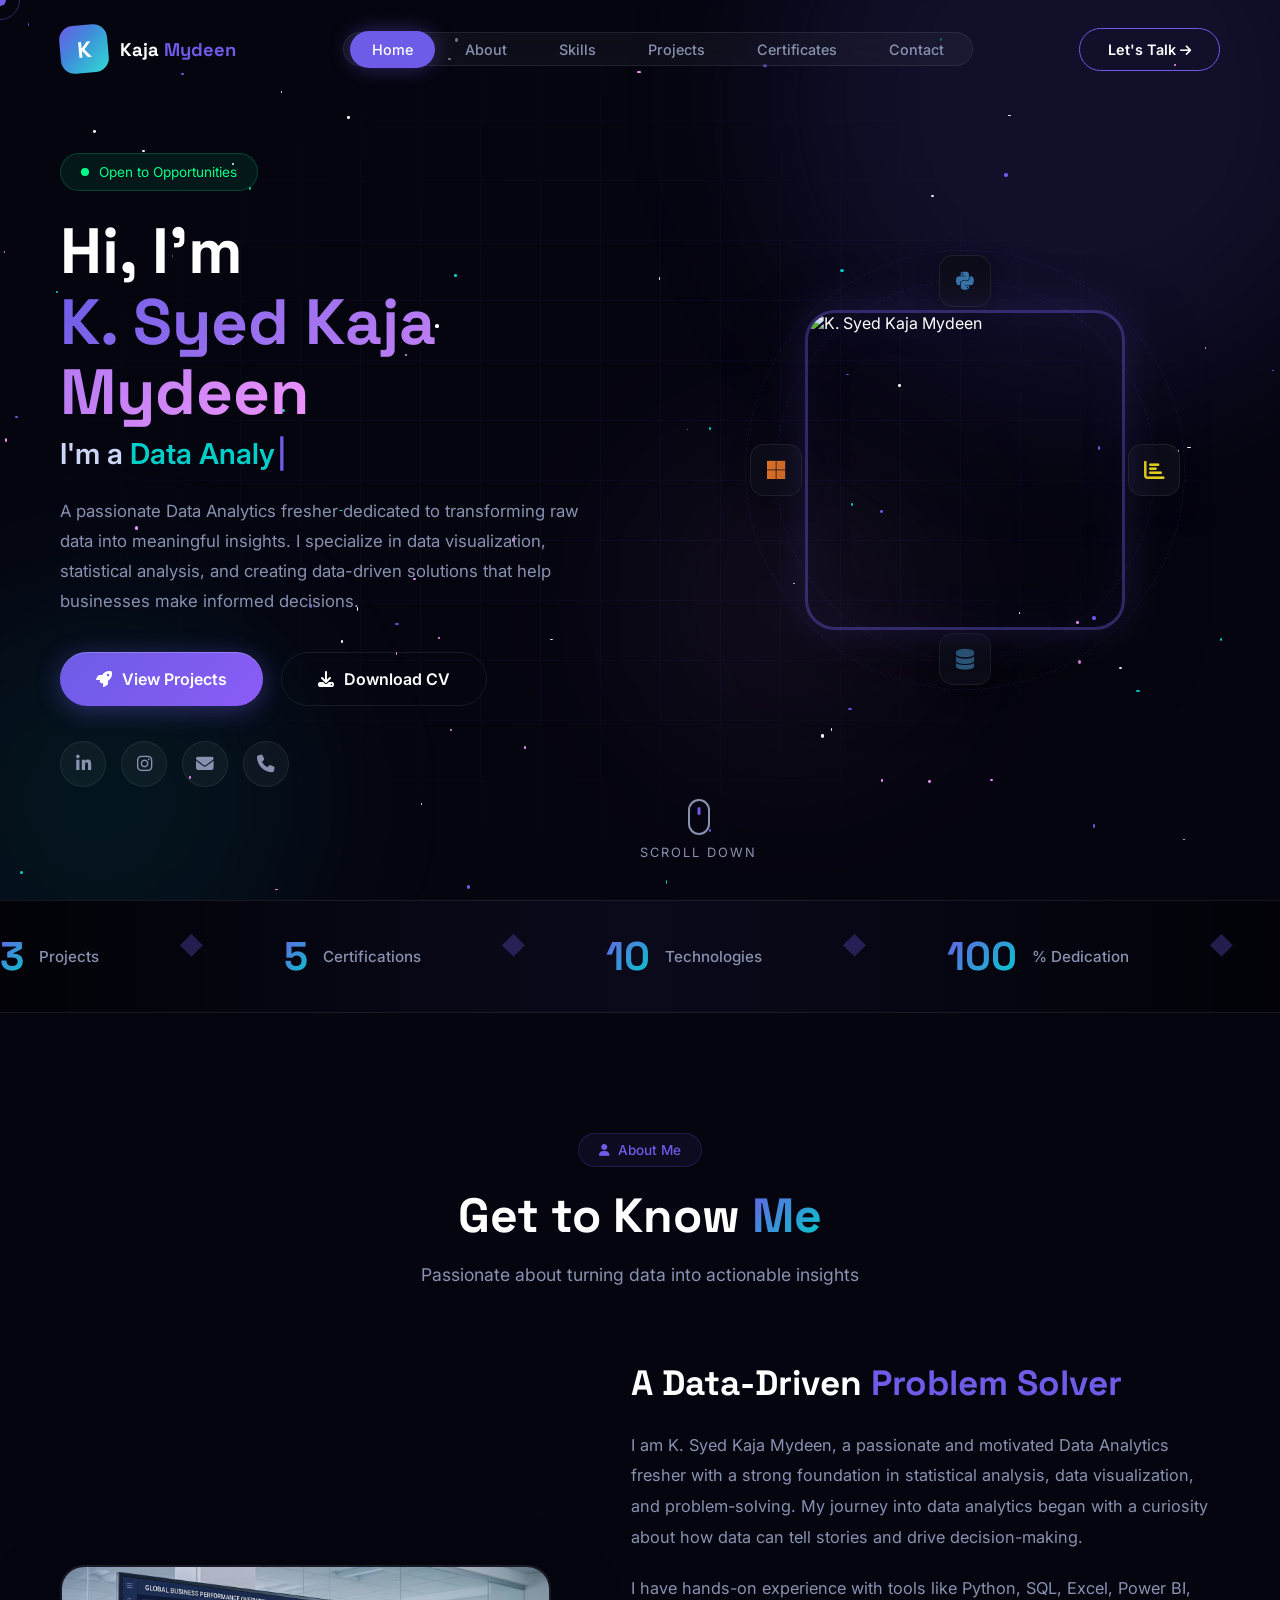
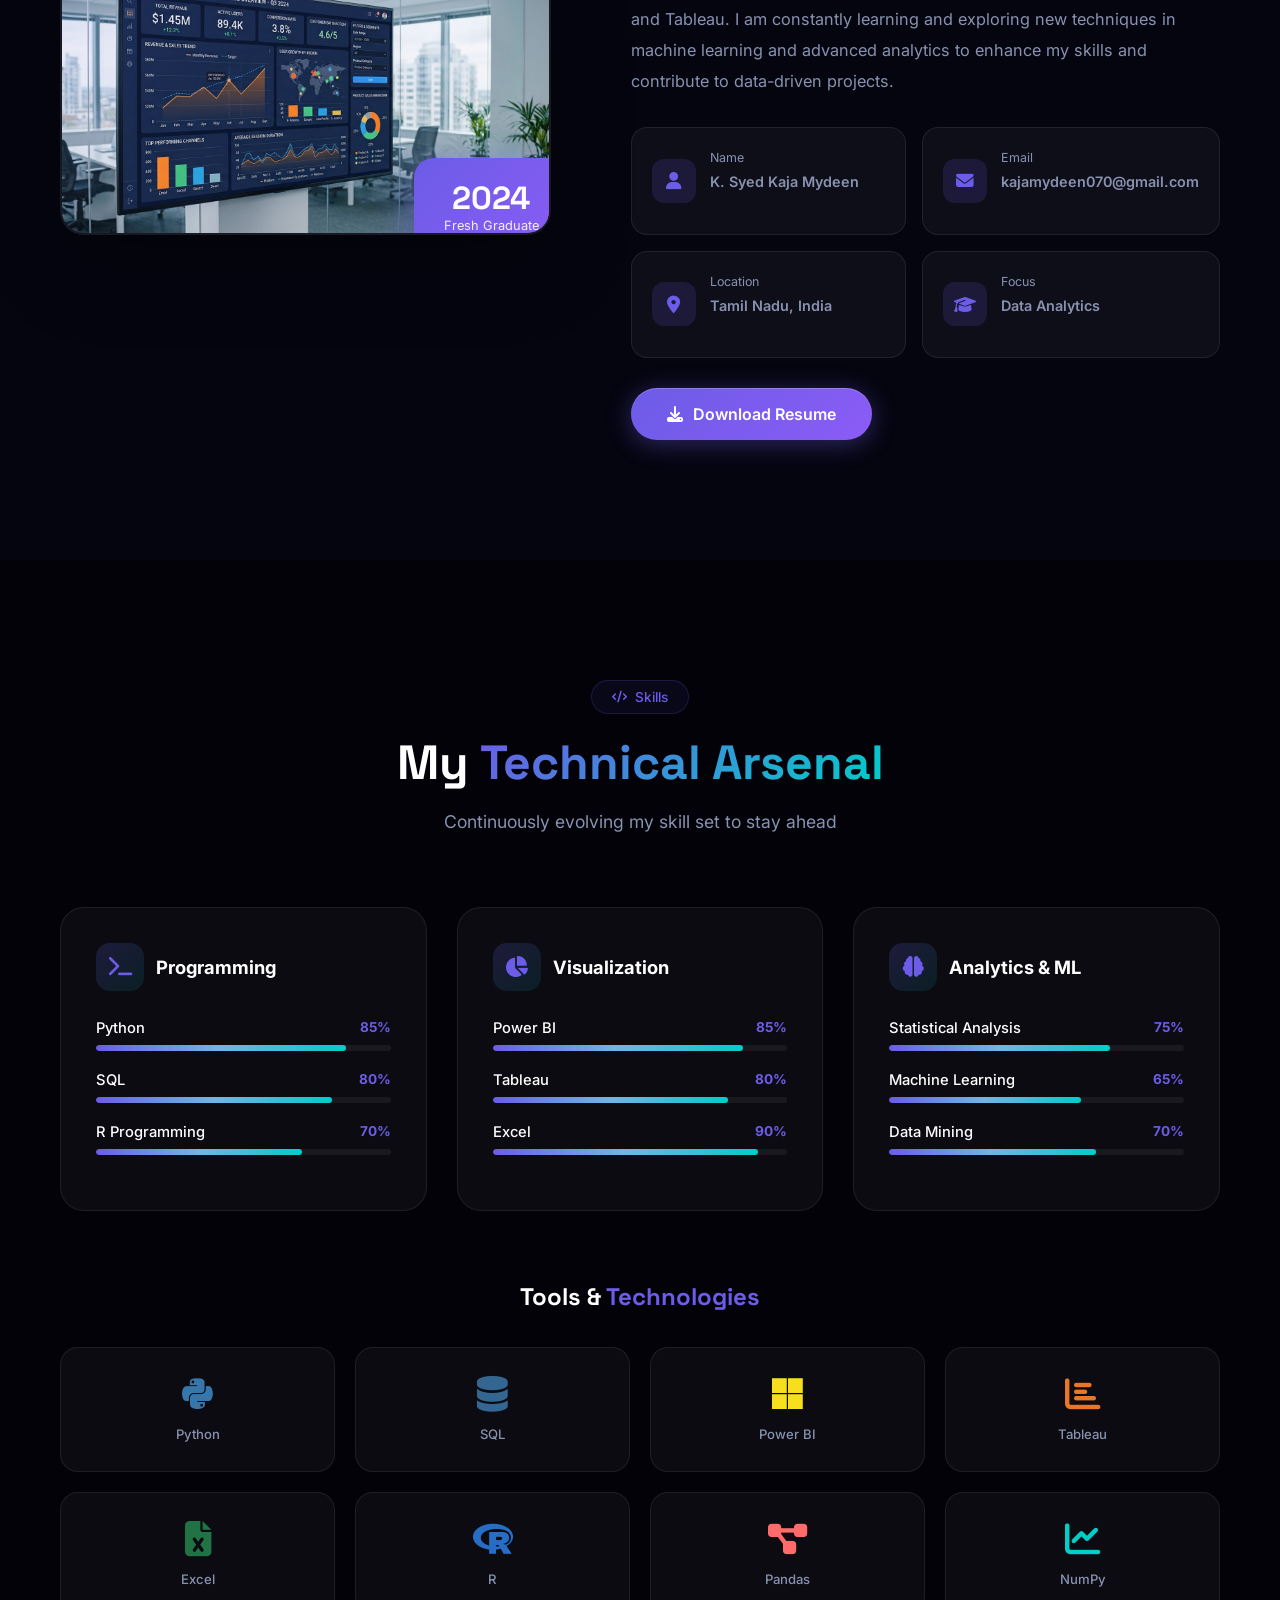
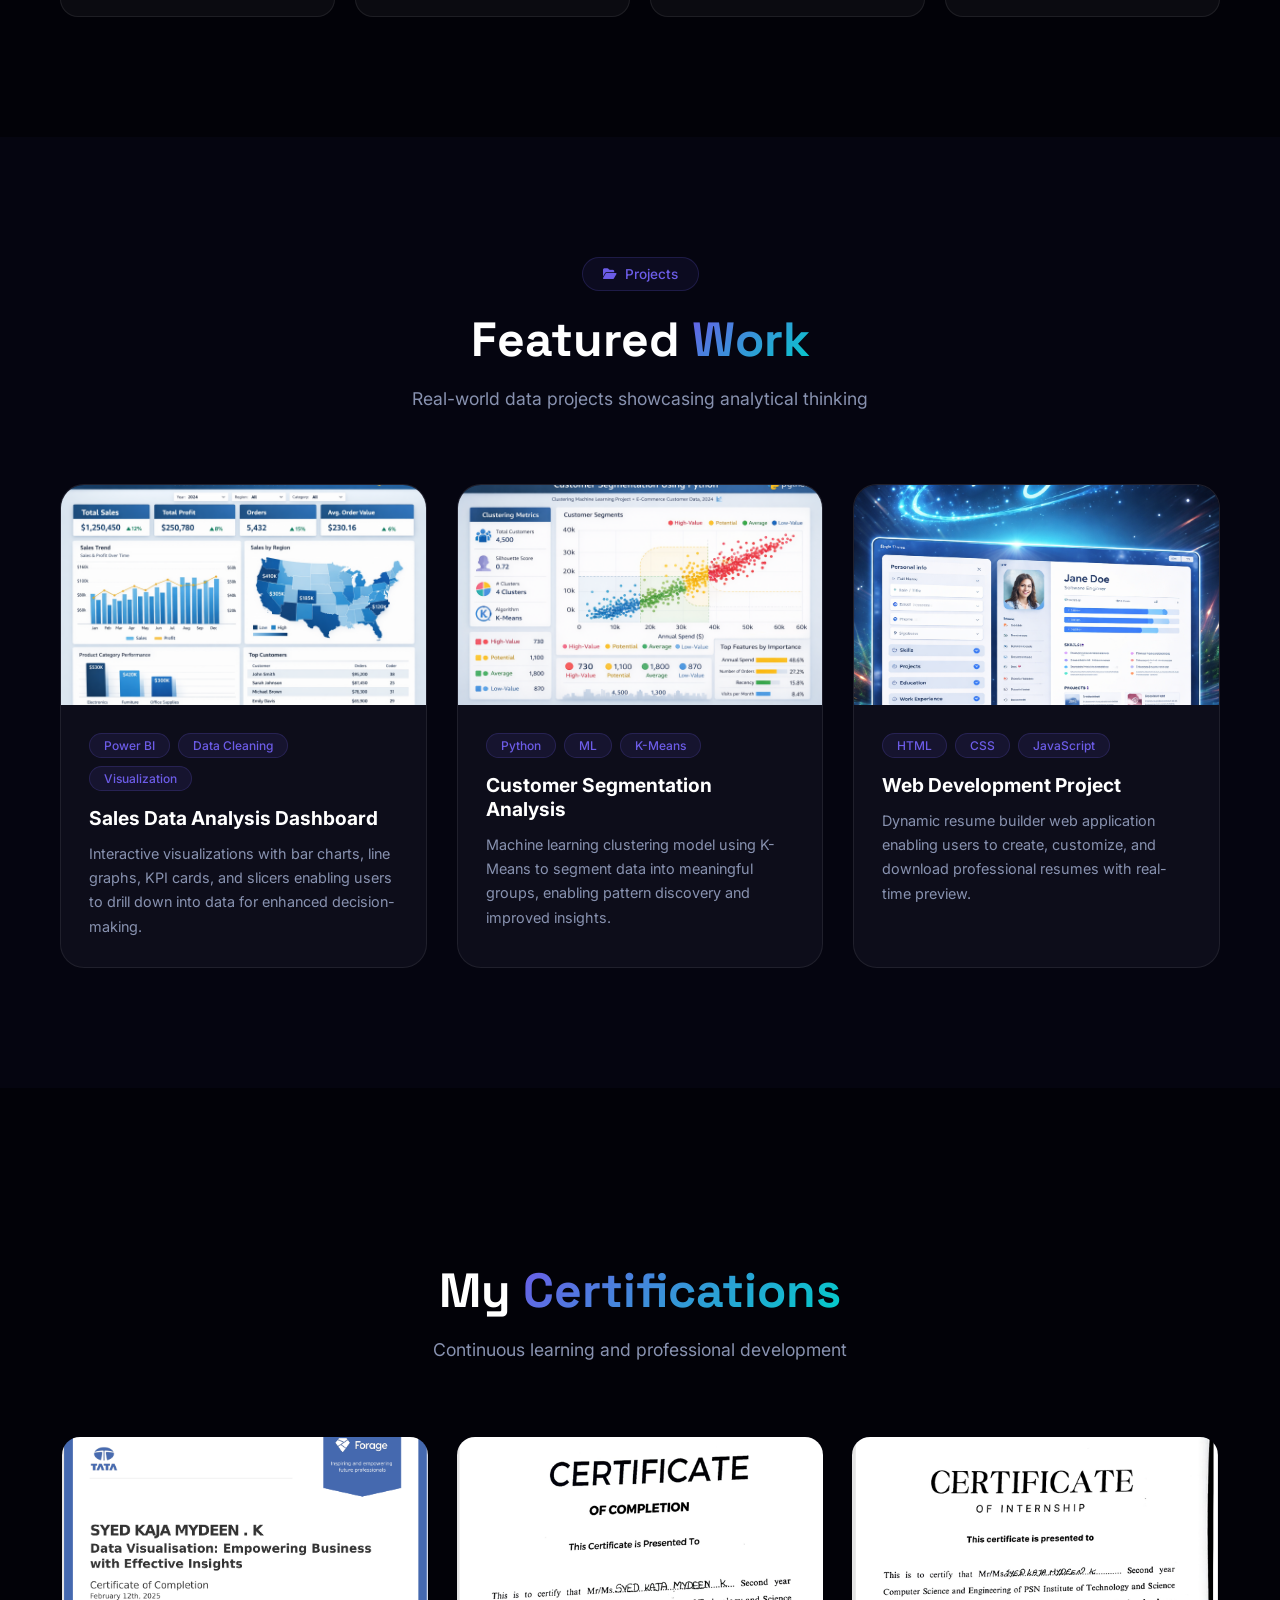
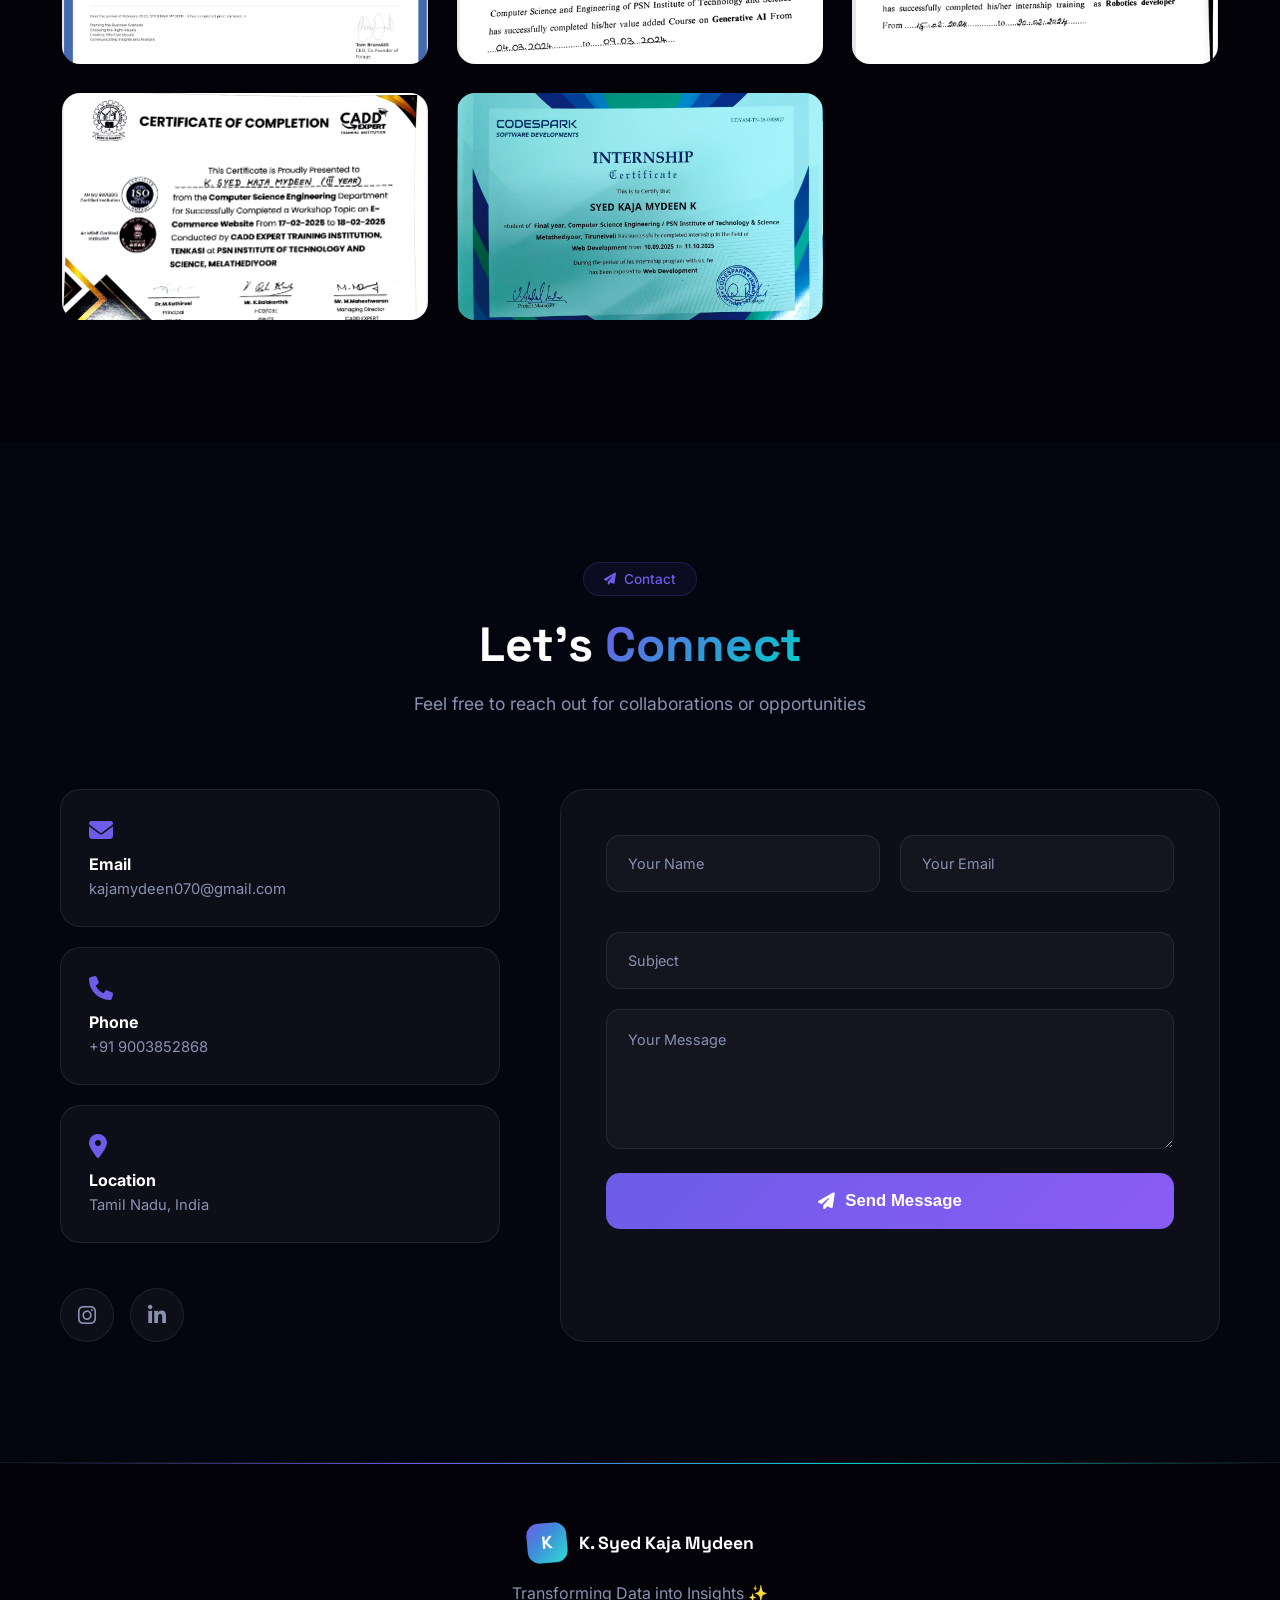
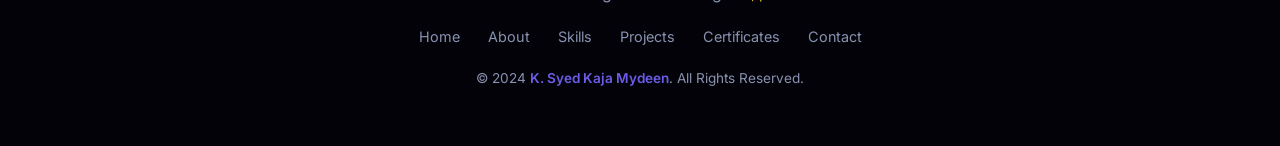
==== commit f0443019: "Update index.html" ====
--- a/index.html
+++ b/index.html
@@ -1,3 +1,4 @@
+
 <!DOCTYPE html>
 <html lang="en">
 <head>
@@ -973,7 +974,7 @@
             <a href="#projects" class="btn btn-glow">
                 <i class="fas fa-rocket"></i> View Projects
             </a>
-            <a href="C:\Users\ELCOT\Desktop\kaja\single page resume (1).pdf" download class="btn btn-ghost">
+            <a href="My Resume-1 (1).pdf" download class="btn btn-ghost">
                 <i class="fas fa-download"></i> Download CV
             </a>
         </div>
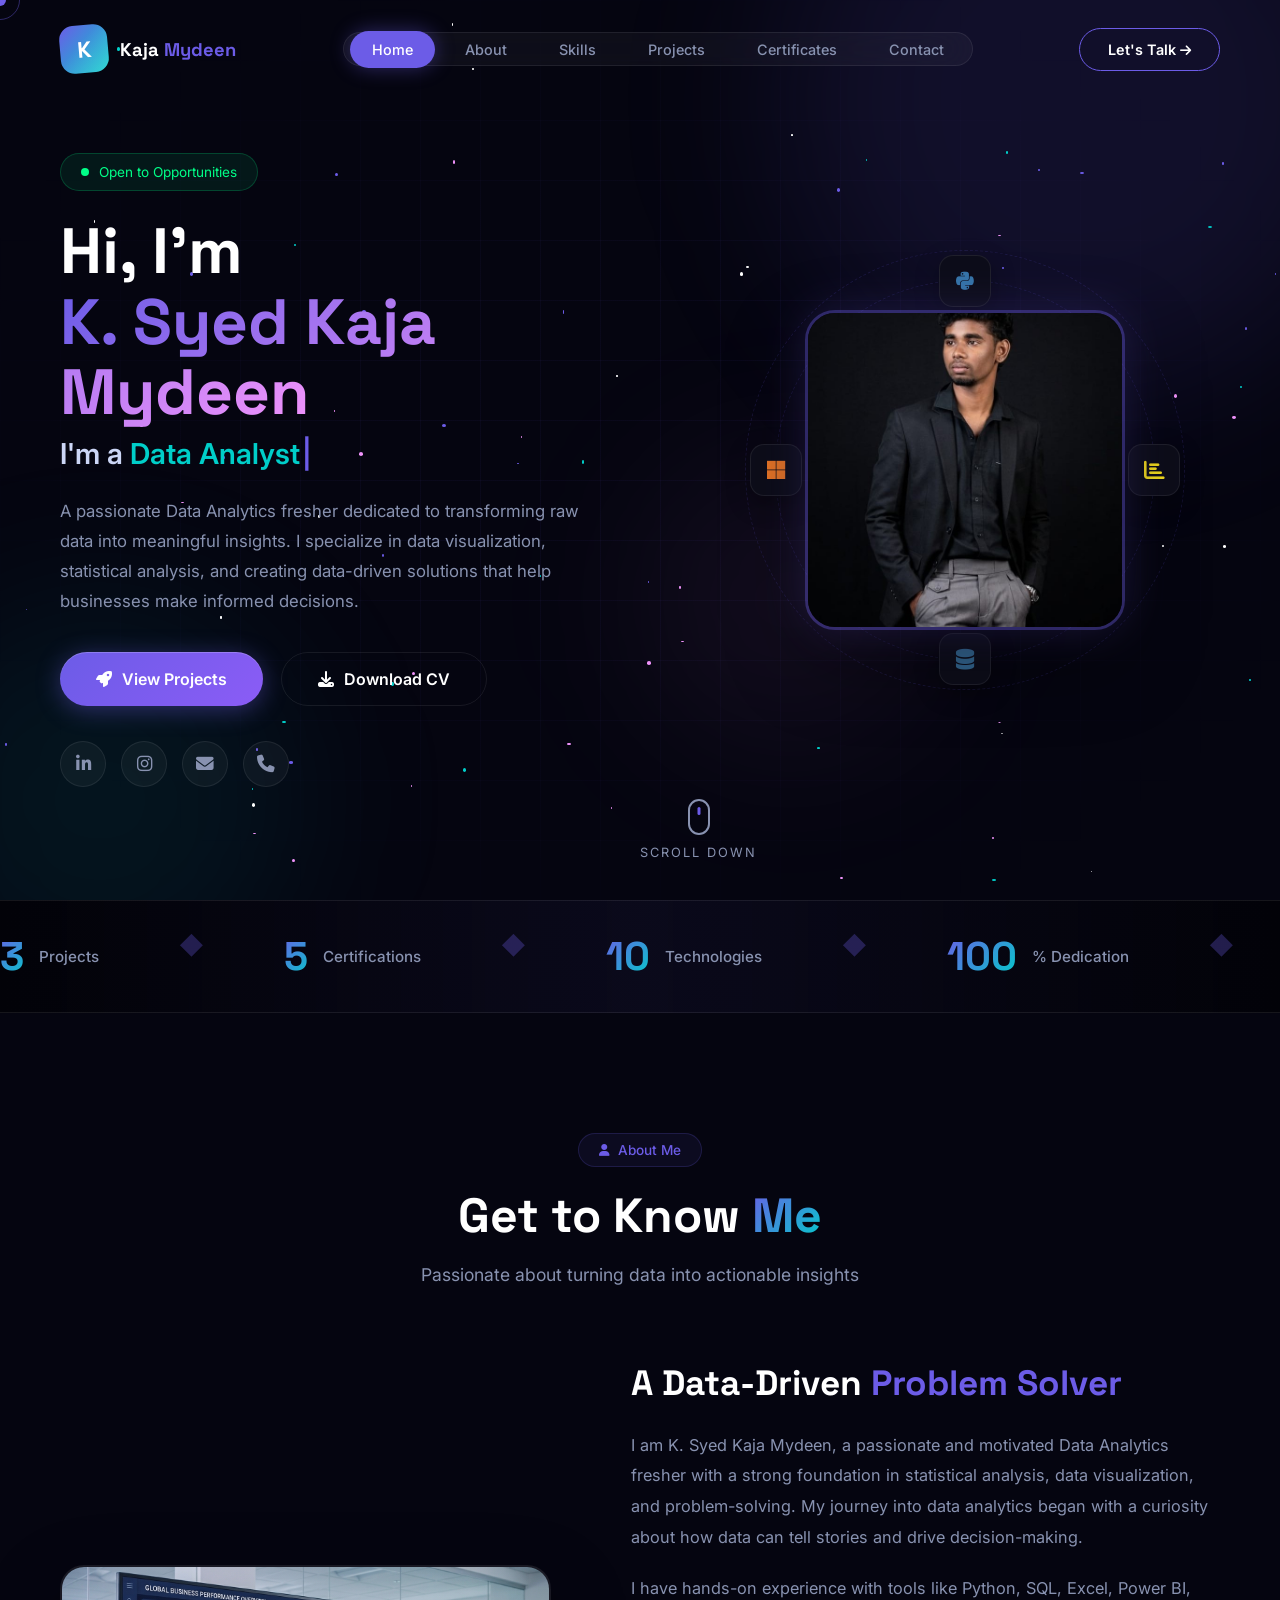
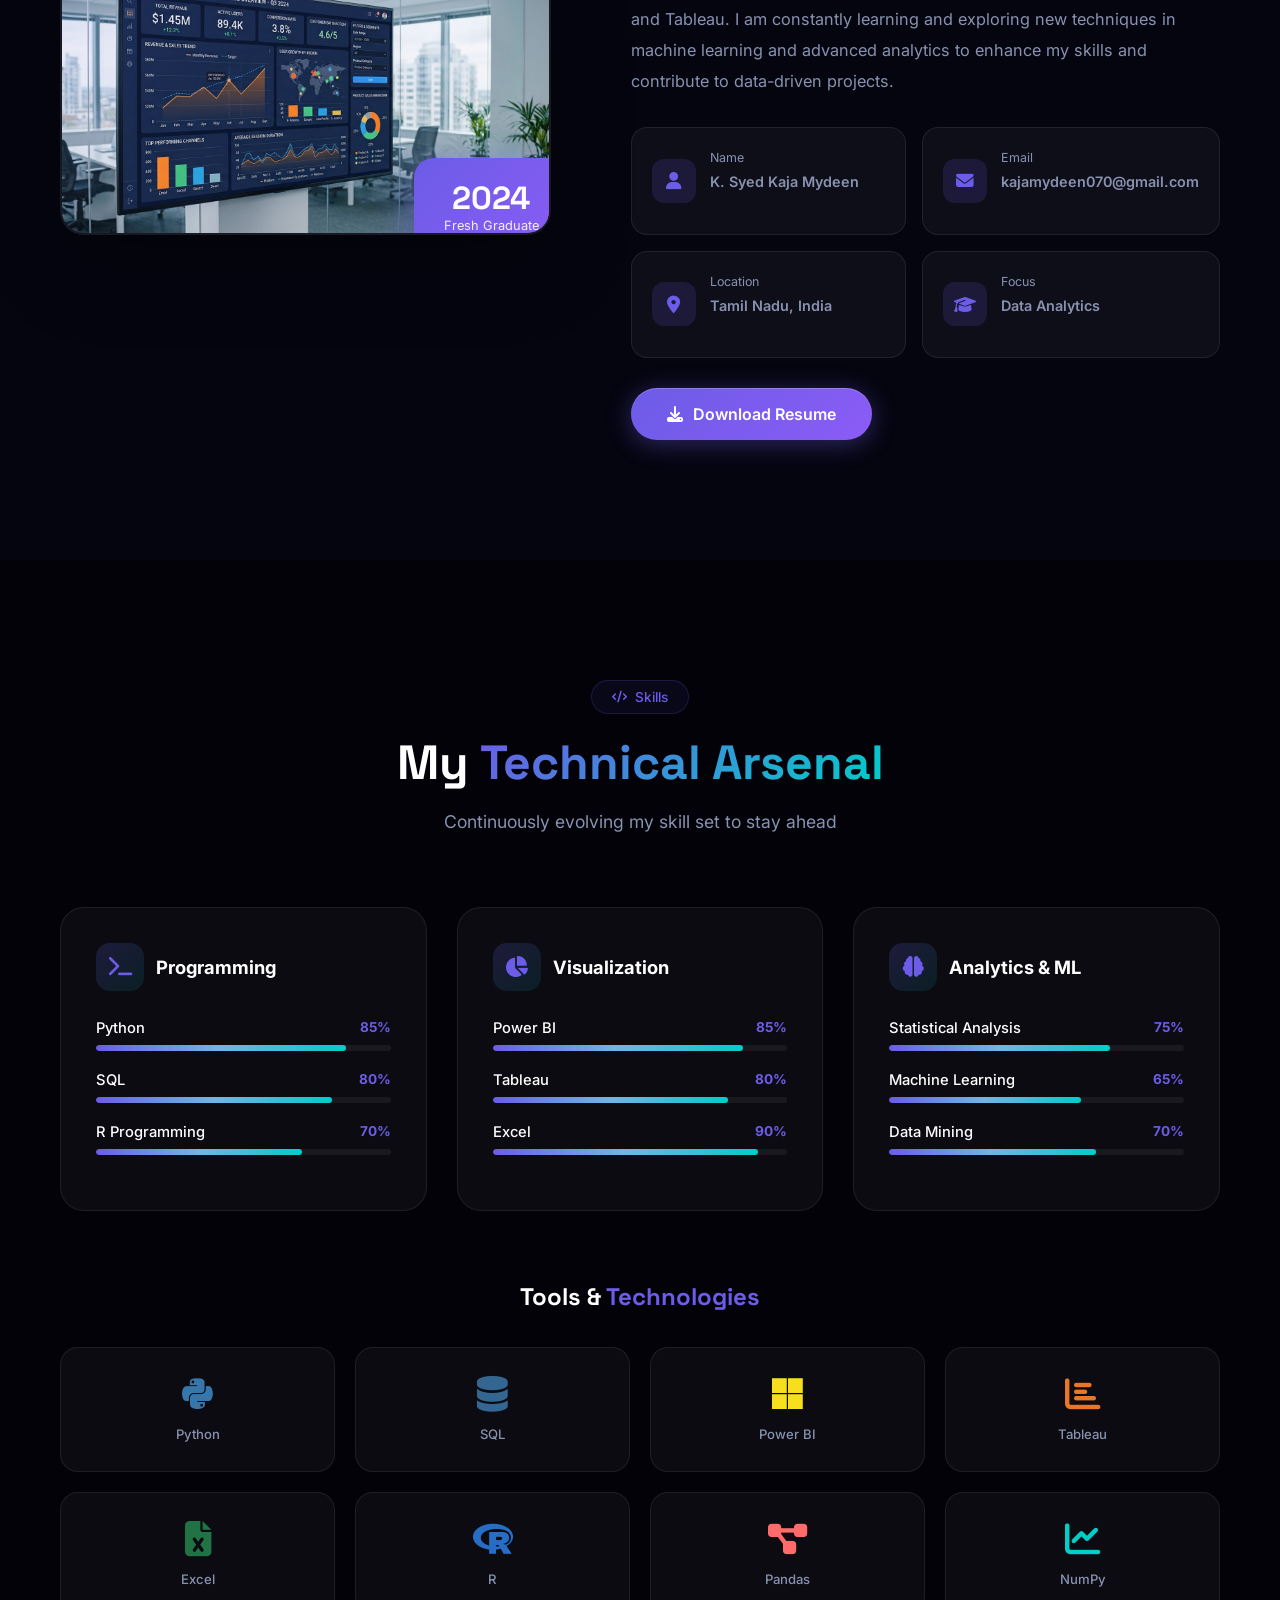
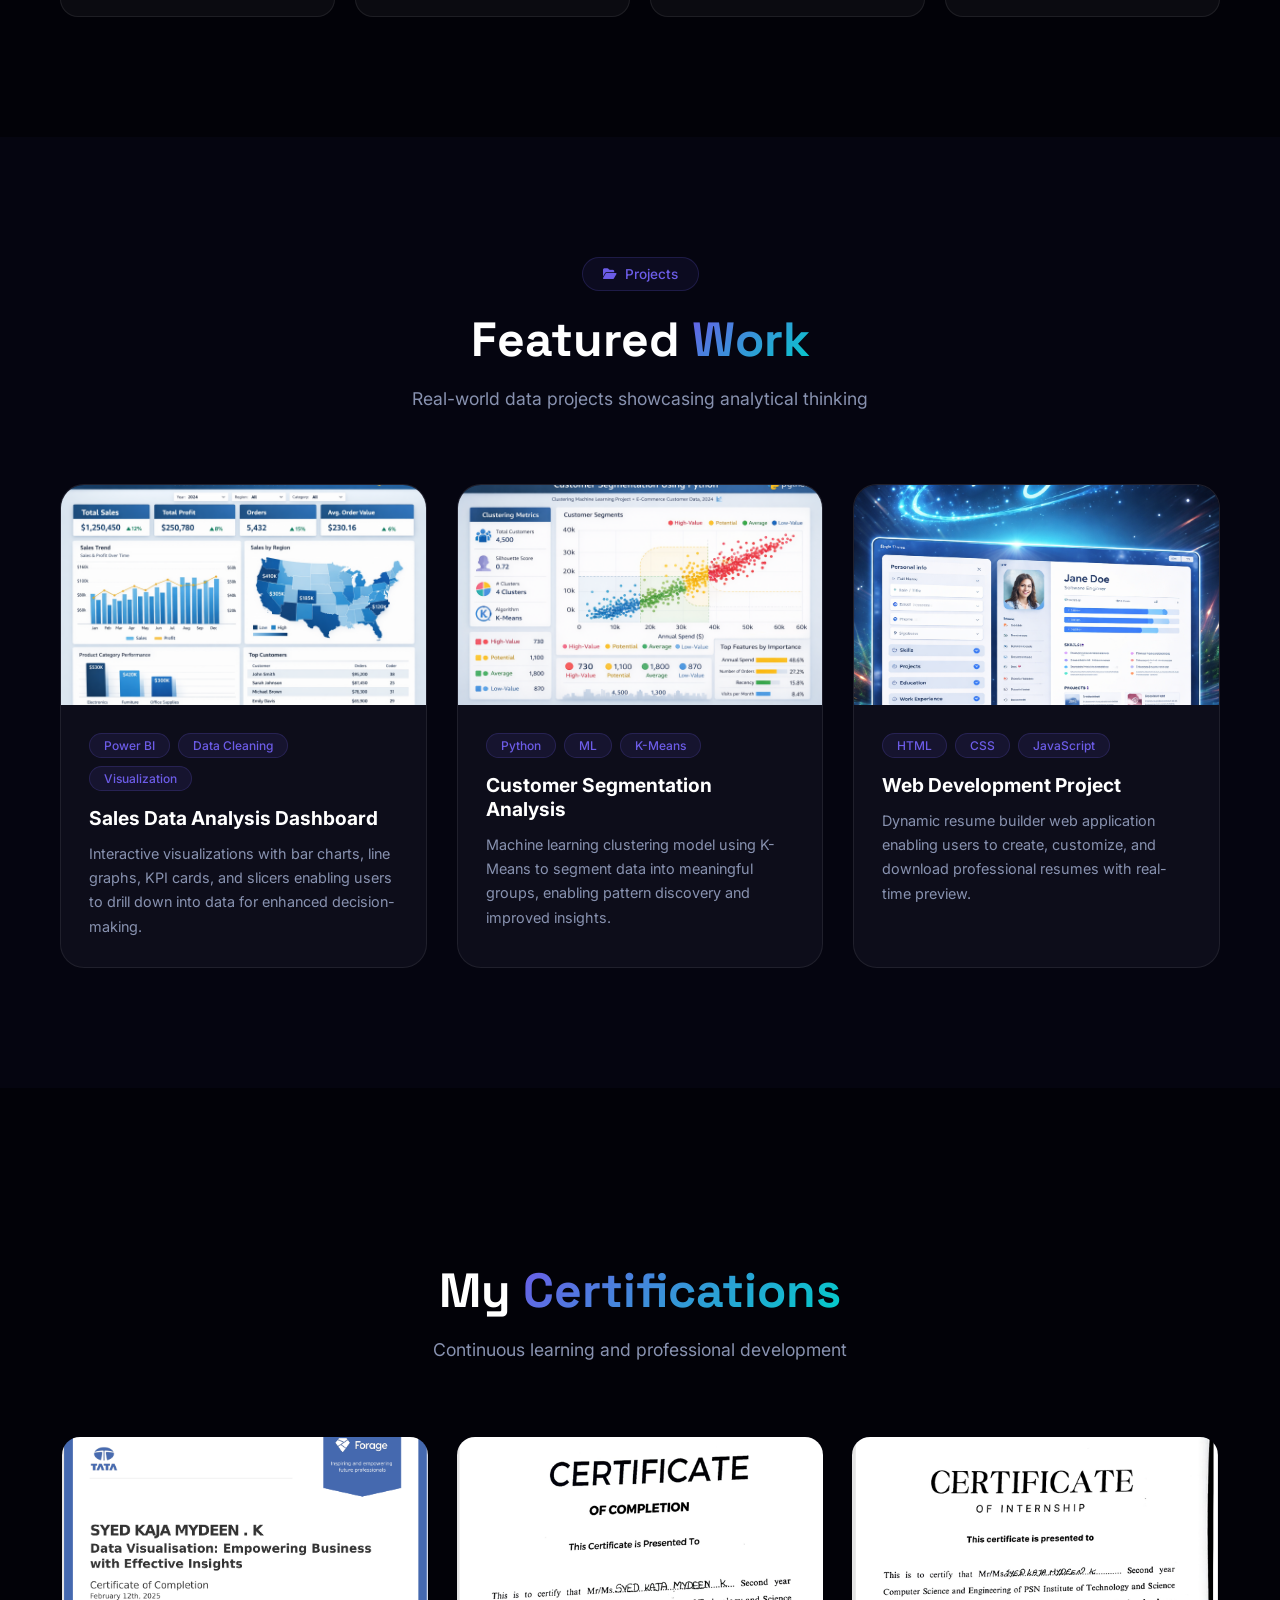
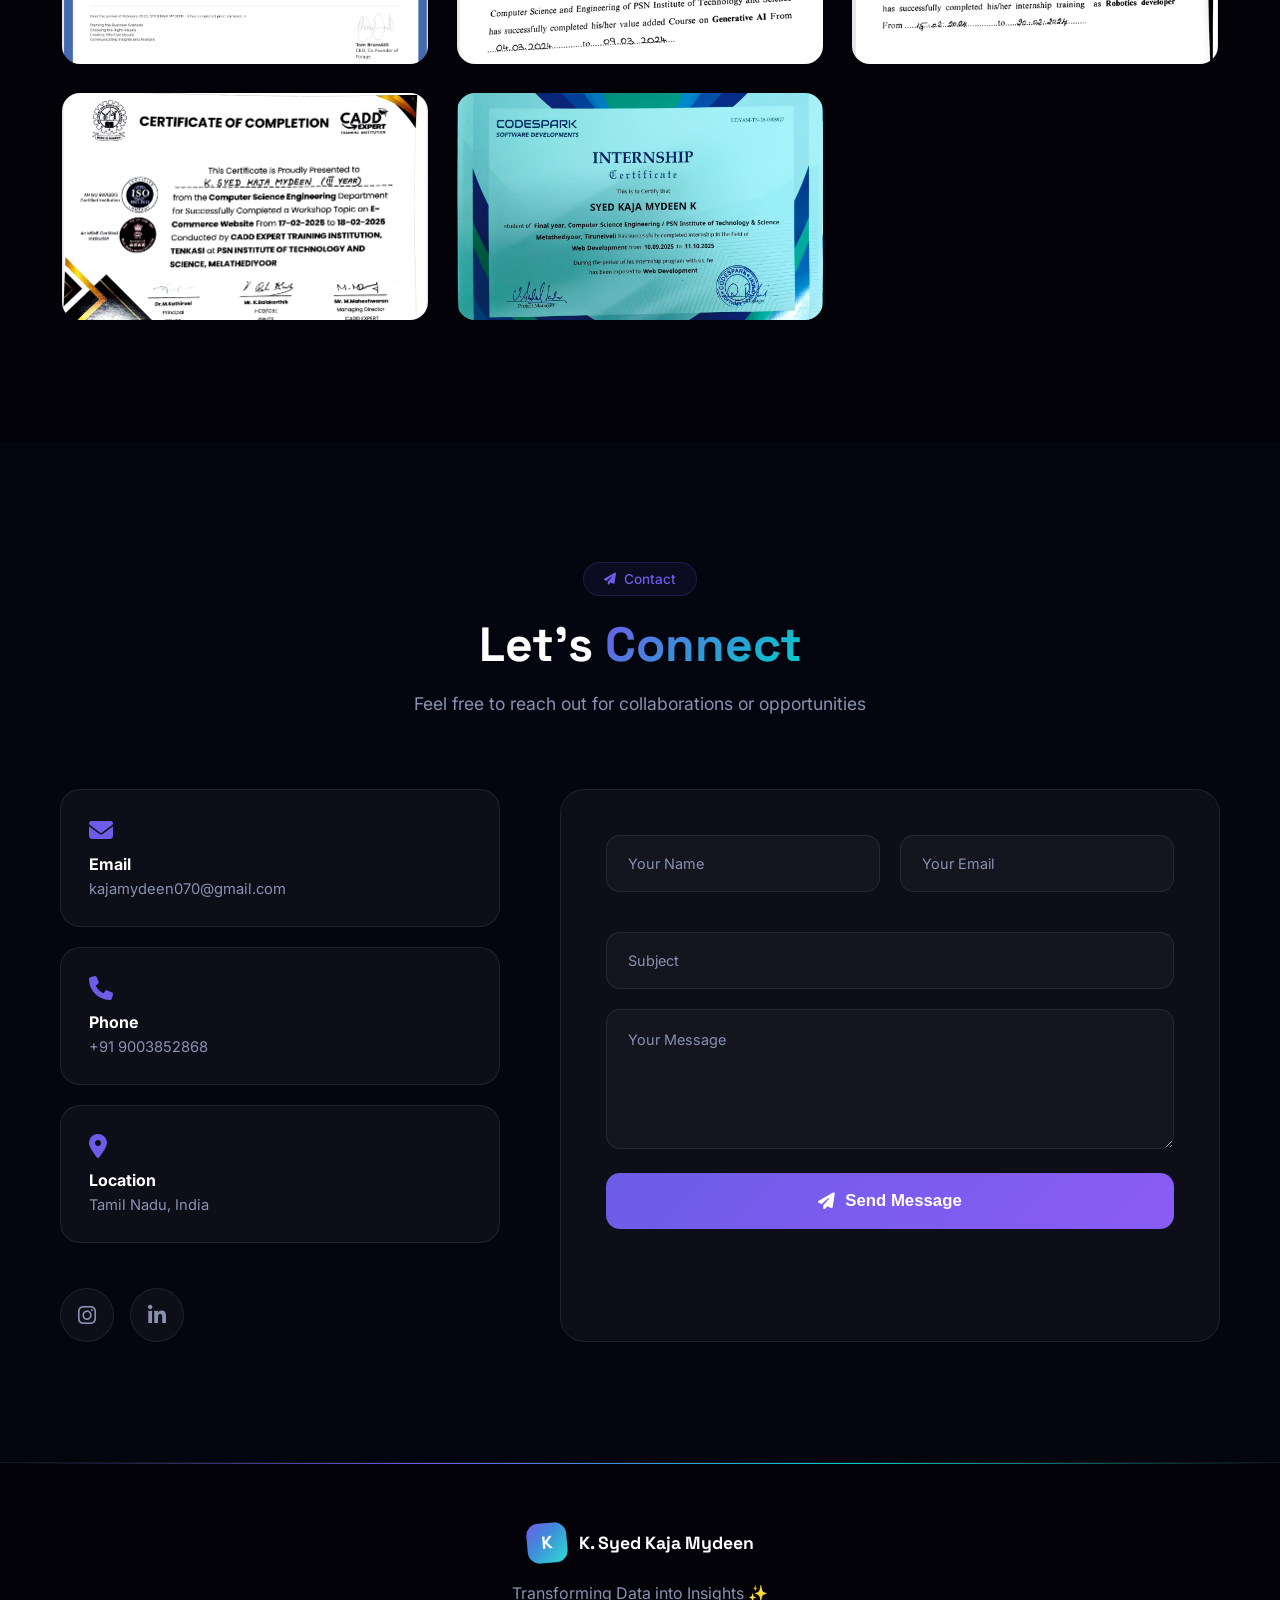
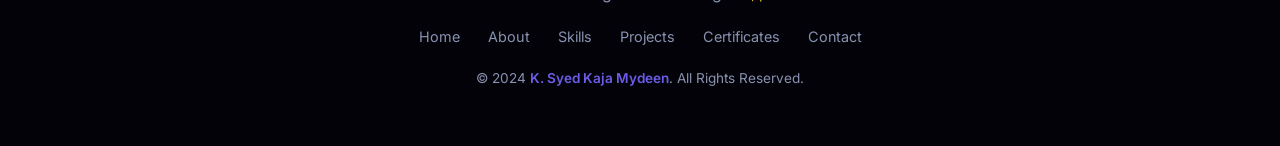
==== commit 7dd7392e: "Update index.html" ====
--- a/index.html
+++ b/index.html
@@ -997,7 +997,7 @@
                 </div>
                 <div class="orbit orbit-2"></div>
                 <div class="profile-frame">
-                    <img src="preofile.jpeg" alt="K. Syed Kaja Mydeen">
+                    <img src="profile.1.jpeg" alt="K. Syed Kaja Mydeen">
                 </div>
             </div>
         </div>
